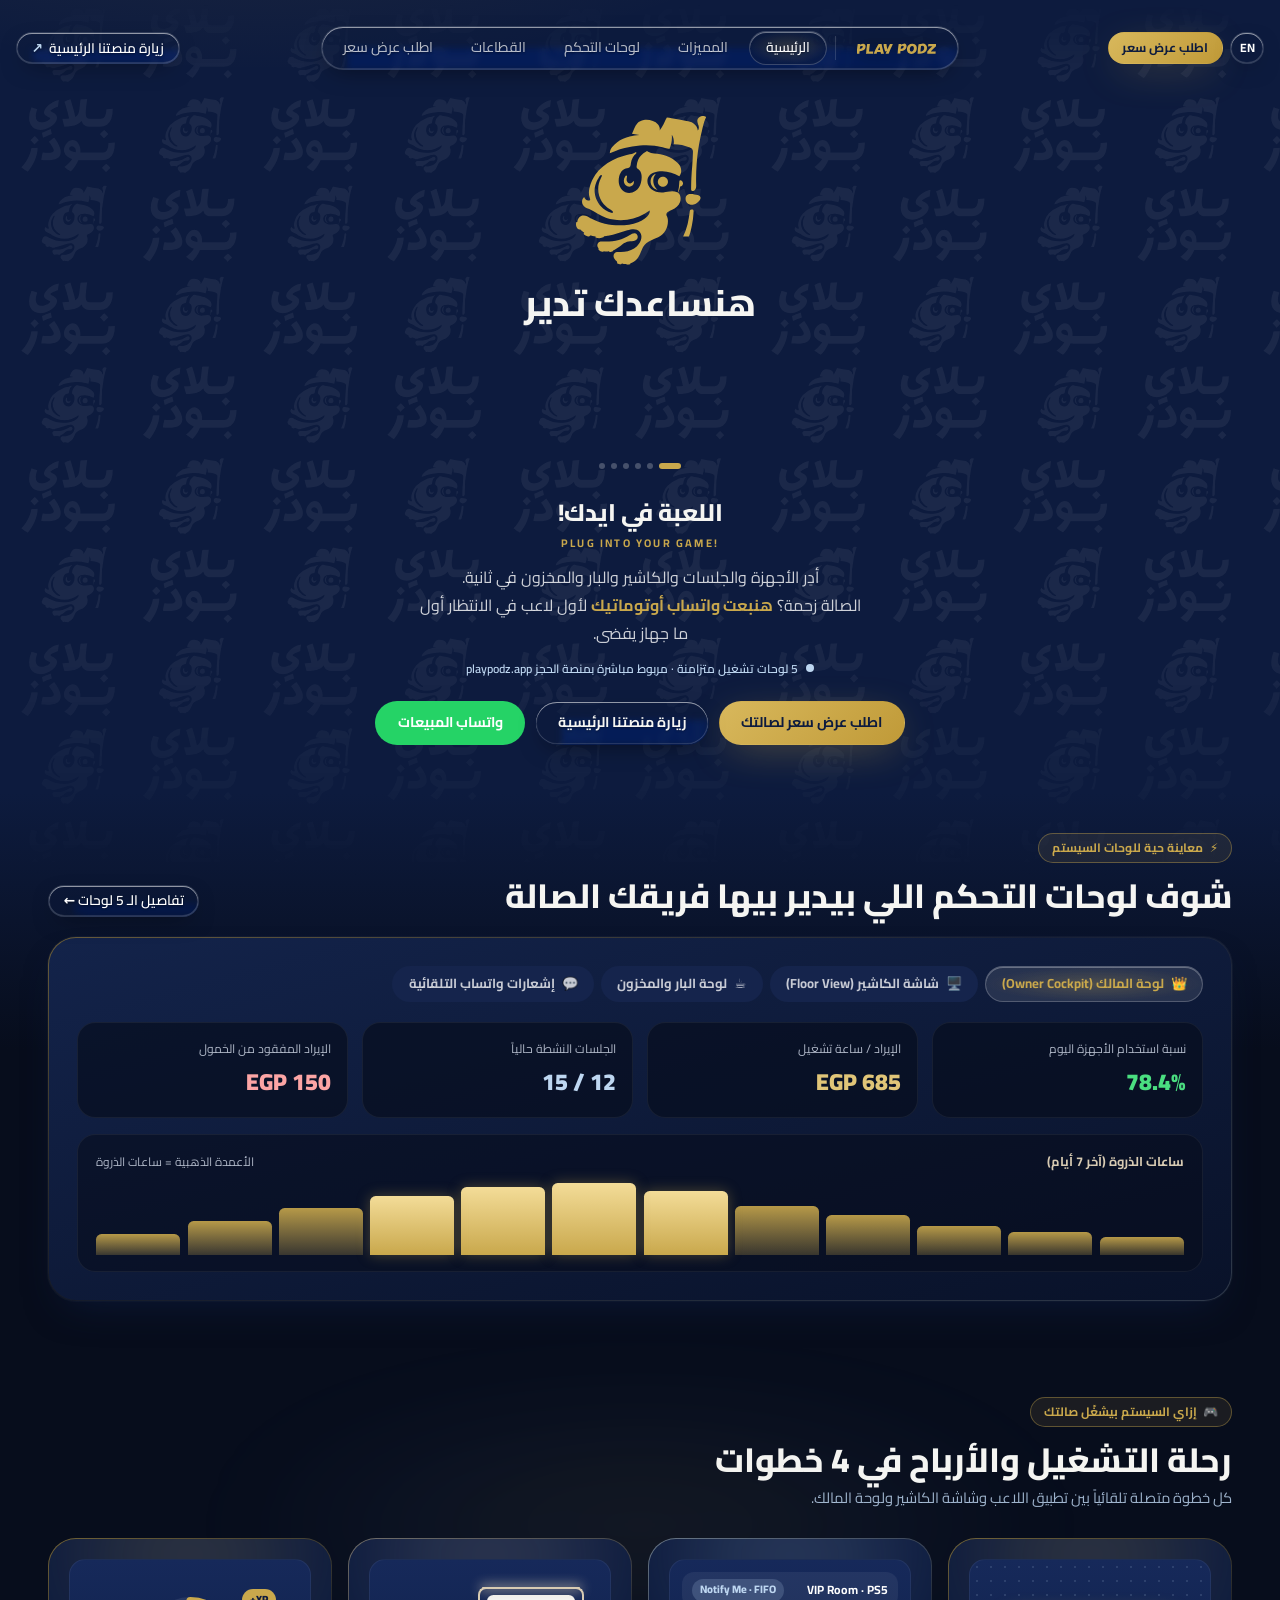
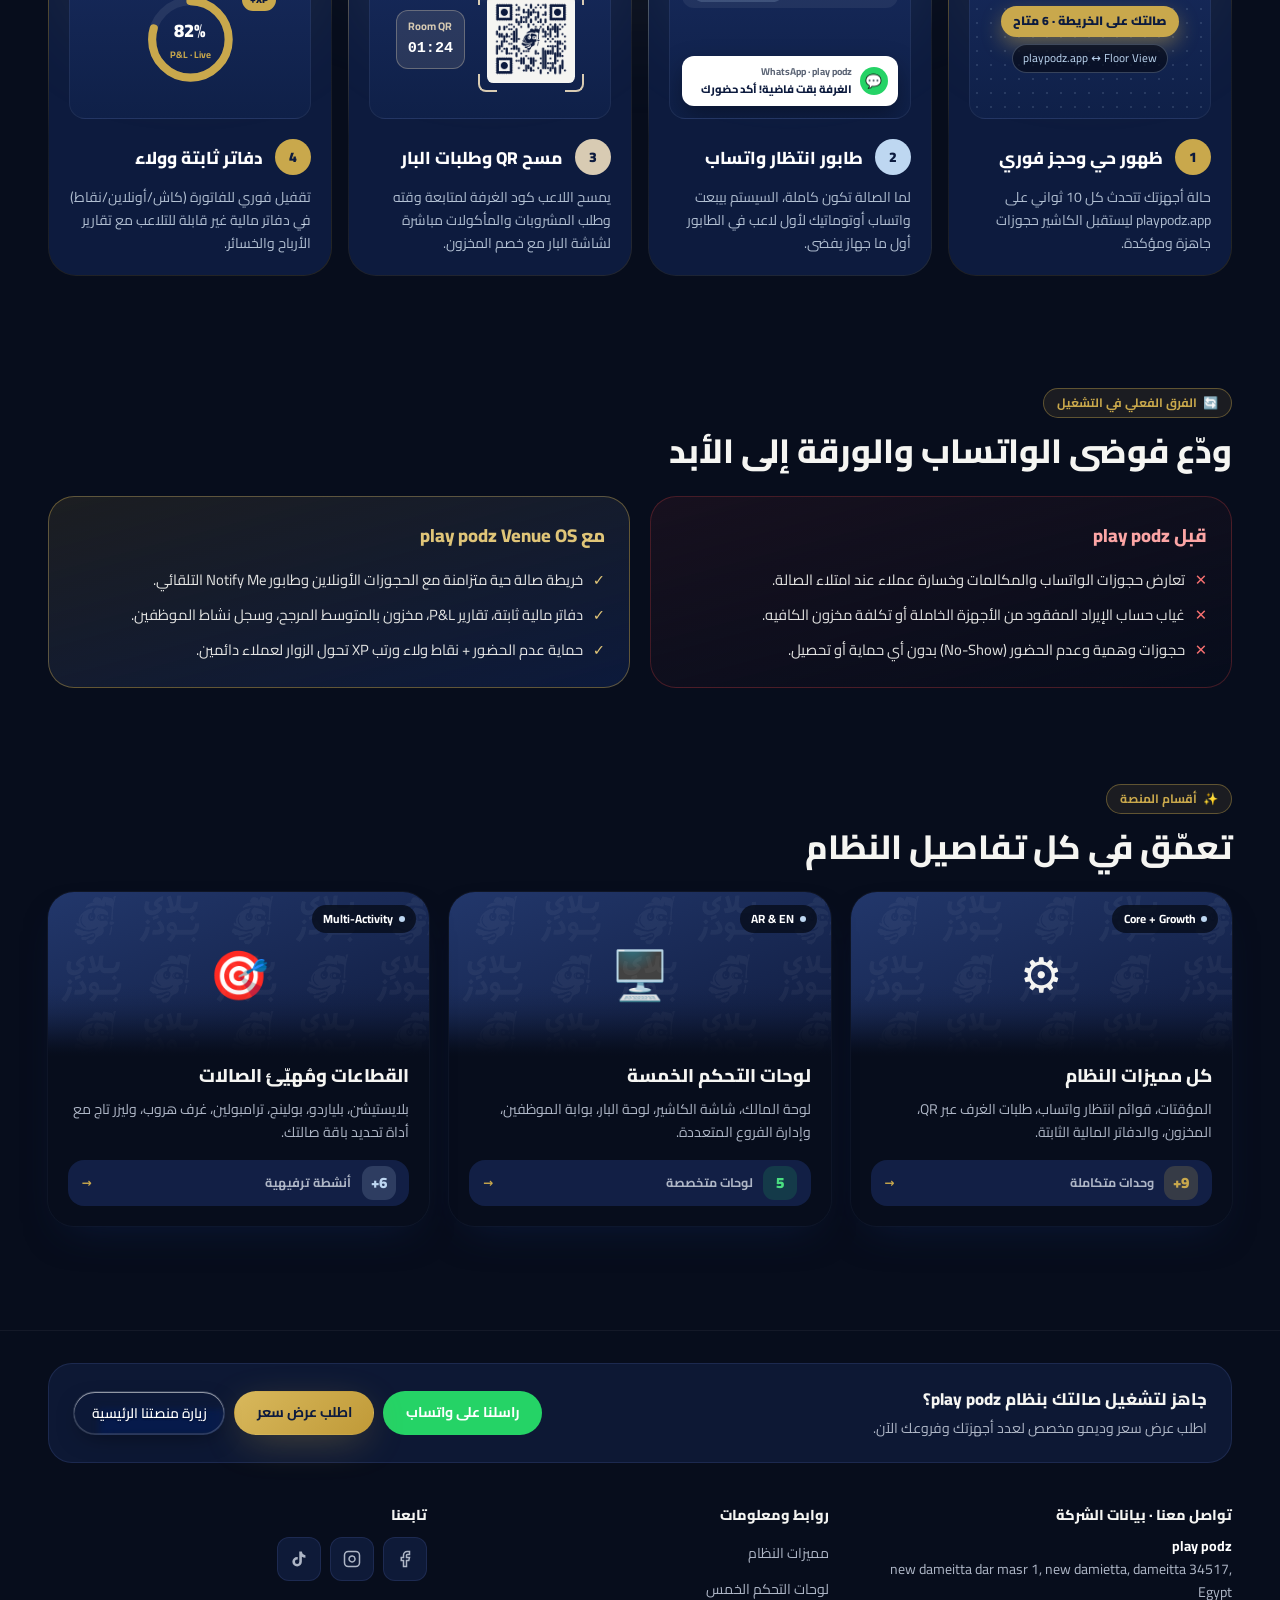
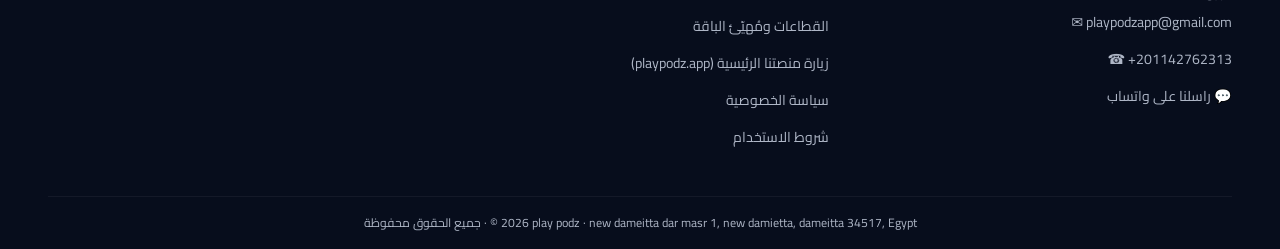
==== index.html @ 7ade6d9e "Initial commit: play podz B2B landing site" ====
<!DOCTYPE html>
<html lang="ar" dir="rtl" data-title-ar="play podz — نظام إدارة وتشغيل صالات الترفيه والألعاب" data-title-en="play podz — Entertainment Venue Operating System">
  <head>
    <meta charset="utf-8" />
    <meta name="viewport" content="width=device-width, initial-scale=1" />
    <title>play podz — نظام إدارة وتشغيل صالات الترفيه والألعاب</title>
    <meta name="description" content="نظام تشغيل سحابي متكامل لإدارة صالات الترفيه والألعاب (الكاشير، المالك، البار، المخزون، وقوائم انتظار واتساب) مربوط مباشرة بمنصة الحجز playpodz.app." />
    <meta name="theme-color" content="#0d1b3e" />
    <link rel="icon" type="image/png" href="./assets/brand/logo-icon.png" />
    <link rel="apple-touch-icon" href="./assets/brand/logo-icon.png" />
    <link rel="stylesheet" href="./assets/css/styles.css" />
  </head>
  <body class="has-home-bg">
    
    <header class="floating-header">
      <div dir="ltr" class="header-bar">
        <div class="header-start">
          <a href="https://playpodz.app/" target="_blank" rel="noopener noreferrer" class="lg header-action-pill">
            <span style="color:#bed7f1">↗</span>
            <span class="header-mobile-only" data-lang="ar">المنصة</span>
            <span class="header-mobile-only" data-lang="en">App</span>
            <span class="header-mobile-hide" data-lang="ar">زيارة منصتنا الرئيسية</span>
            <span class="header-mobile-hide" data-lang="en">Visit Our Main Platform</span>
          </a>
        </div>

        <a href="./" class="header-center-logo" aria-label="play podz home">
          
        <span data-logo-morph role="img" aria-label="play podz" class="logo-morph-box size-top">
          <img data-logo-half="play" src="./assets/brand/logo-centered-gold.svg" alt="" class="logo-half logo-half-play" />
          <img data-logo-half="podz" src="./assets/brand/logo-centered-gold.svg" alt="" class="logo-half logo-half-podz" />
        </span>
        </a>

        <nav class="lg header-capsule-nav" dir="rtl" aria-label="Primary Navigation">
          <a href="./" class="header-capsule-logo" aria-label="play podz home">
            
        <span data-logo-morph role="img" aria-label="play podz" class="logo-morph-box size-cap">
          <img data-logo-half="play" src="./assets/brand/logo-centered-gold.svg" alt="" class="logo-half logo-half-play" />
          <img data-logo-half="podz" src="./assets/brand/logo-centered-gold.svg" alt="" class="logo-half logo-half-podz" />
        </span>
          </a>
          <span aria-hidden="true" class="header-capsule-divider"></span>
          <a href="./" class="header-nav-item lg-pill is-active"><span data-lang="ar">الرئيسية</span><span data-lang="en">Overview</span></a>
<a href="./features/" class="header-nav-item "><span data-lang="ar">المميزات</span><span data-lang="en">Features</span></a>
<a href="./panels/" class="header-nav-item "><span data-lang="ar">لوحات التحكم</span><span data-lang="en">Panels</span></a>
<a href="./venues/" class="header-nav-item "><span data-lang="ar">القطاعات</span><span data-lang="en">Venues</span></a>
<a href="./contact/" class="header-nav-item "><span data-lang="ar">اطلب عرض سعر</span><span data-lang="en">Request Quote</span></a>
        </nav>

        <div class="header-end">
          <a href="./contact/" class="btn btn-primary" style="height:2rem;padding-inline:0.85rem;font-size:0.78rem;">
            <span class="header-mobile-only" data-lang="ar">عرض سعر</span>
            <span class="header-mobile-only" data-lang="en">Quote</span>
            <span class="header-mobile-hide" data-lang="ar">اطلب عرض سعر</span>
            <span class="header-mobile-hide" data-lang="en">Request a Quote</span>
          </a>
          <div class="lg header-right-capsule">
            <button type="button" class="lang-circle" data-lang-toggle aria-label="Toggle language">EN</button>
          </div>
        </div>
      </div>

      <nav class="tablet-nav-row" aria-label="Tablet Navigation">
        <div class="lg tablet-nav-inner">
          <a href="./" class="header-nav-item lg-pill is-active"><span data-lang="ar">الرئيسية</span><span data-lang="en">Overview</span></a>
<a href="./features/" class="header-nav-item "><span data-lang="ar">المميزات</span><span data-lang="en">Features</span></a>
<a href="./panels/" class="header-nav-item "><span data-lang="ar">لوحات التحكم</span><span data-lang="en">Panels</span></a>
<a href="./venues/" class="header-nav-item "><span data-lang="ar">القطاعات</span><span data-lang="en">Venues</span></a>
<a href="./contact/" class="header-nav-item "><span data-lang="ar">اطلب عرض سعر</span><span data-lang="en">Request Quote</span></a>
        </div>
      </nav>
    </header>
    
        <div id="flying-octopus" aria-hidden="true" class="octo-flying" style="visibility:hidden">
          <img id="flying-octopus-img" src="./assets/brand/octopus.svg" alt="" class="octo-bob" style="width:100%;height:auto" />
        </div>
    <nav class="phone-tab-bar-wrap" aria-label="Mobile Navigation">
      <div class="lg phone-tab-bar">
        <span aria-hidden="true" class="lg-pill phone-tab-lens" style="width:calc((100% - 0.5rem) / 5);inset-inline-start:calc(0.25rem + (100% - 0.5rem) * 0 / 5);"></span>
        <a href="./" class="phone-tab-link is-active">
          <span class="phone-tab-icon" aria-hidden="true">🧭</span>
          <span class="phone-tab-label"><span data-lang="ar">الرئيسية</span><span data-lang="en">Overview</span></span>
        </a>
<a href="./features/" class="phone-tab-link ">
          <span class="phone-tab-icon" aria-hidden="true">⚙️</span>
          <span class="phone-tab-label"><span data-lang="ar">المميزات</span><span data-lang="en">Features</span></span>
        </a>
<a href="./panels/" class="phone-tab-link ">
          <span class="phone-tab-icon" aria-hidden="true">🖥️</span>
          <span class="phone-tab-label"><span data-lang="ar">لوحات التحكم</span><span data-lang="en">Panels</span></span>
        </a>
<a href="./venues/" class="phone-tab-link ">
          <span class="phone-tab-icon" aria-hidden="true">🎯</span>
          <span class="phone-tab-label"><span data-lang="ar">القطاعات</span><span data-lang="en">Venues</span></span>
        </a>
<a href="./contact/" class="phone-tab-link ">
          <span class="phone-tab-icon" aria-hidden="true">💬</span>
          <span class="phone-tab-label"><span data-lang="ar">اطلب عرض سعر</span><span data-lang="en">Request Quote</span></span>
        </a>
      </div>
    </nav>
    

    <main class="home-page-bg">
      <!-- Exact Hero Section matching playpodz.app (plain off-white pattern, zero overlap) -->
      <section class="hero-section">
        <div aria-hidden="true" class="hero-pattern-mask">
          <div class="hero-pattern">
            <div class="hero-pattern__tiles hero-pattern__base"></div>
          </div>
        </div>

        <div class="hero-center-stack">
          <div id="hero-octopus" aria-hidden="true" class="hero-octopus-box">
            <img src="./assets/brand/octopus.svg" alt="" class="octo-bob" style="width:100%;height:100%" />
          </div>

          <p class="hero-today-lead">
            <span data-lang="ar">هنساعدك تدير</span>
            <span data-lang="en">We help you manage</span>
          </p>

          <div class="hero-games-wrap">
            <div class="hero-games-window">
              <p id="hero-game-word" aria-live="polite" class="hero-games-word" style="color:#C9A84C">حساباتك</p>
            </div>
            <span id="hero-game-bar" aria-hidden="true" class="hero-games-bar" style="width:84px;background:#C9A84C"></span>
            <span id="hero-game-dots" aria-hidden="true" class="hero-games-dots">
              <span class="hero-games-dot" style="width:22px;background:#C9A84C"></span>
              <span class="hero-games-dot" style="width:6px;background:rgba(245,245,242,.25)"></span>
              <span class="hero-games-dot" style="width:6px;background:rgba(245,245,242,.25)"></span>
              <span class="hero-games-dot" style="width:6px;background:rgba(245,245,242,.25)"></span>
              <span class="hero-games-dot" style="width:6px;background:rgba(245,245,242,.25)"></span>
              <span class="hero-games-dot" style="width:6px;background:rgba(245,245,242,.25)"></span>
            </span>
          </div>

          <h1 class="hero-h1">
            <span data-lang="ar">اللعبة في ايدك!</span>
            <span data-lang="en">The game is in your hand!</span>
          </h1>
          <p lang="en" dir="ltr" class="hero-tagline-en">PLUG INTO YOUR GAME!</p>

          <p class="hero-sub-copy">
            <span data-lang="ar">
              أدِر الأجهزة والجلسات والكاشير والبار والمخزون في ثانية.<br />
              الصالة زحمة؟ <span class="hero-sub-hl">هنبعت واتساب أوتوماتيك</span> لأول لاعب في الانتظار أول ما جهاز يفضى.
            </span>
            <span data-lang="en">
              Run stations, live timers, cashier, bar POS, and inventory in a second.<br />
              Floor full? <span class="hero-sub-hl">We auto-WhatsApp the next player</span> the moment a station frees up.
            </span>
          </p>

          <p class="live-status-line">
            <span aria-hidden="true" class="live-dot"></span>
            <span data-lang="ar">5 لوحات تشغيل متزامنة · مربوط مباشرة بمنصة الحجز playpodz.app</span>
            <span data-lang="en">5 Live Synced Role Panels · Connected to playpodz.app Marketplace</span>
          </p>

          <div class="hero-cta-row">
            <a href="./contact/" class="btn btn-primary">
              <span data-lang="ar">اطلب عرض سعر لصالتك</span>
              <span data-lang="en">Request a Quote</span>
            </a>
            <a href="https://playpodz.app/" target="_blank" rel="noopener noreferrer" class="lg btn">
              <span data-lang="ar">زيارة منصتنا الرئيسية</span>
              <span data-lang="en">Visit Our Main Platform</span>
            </a>
            <a href="https://wa.me/201142762313" target="_blank" rel="noopener noreferrer" class="btn btn-whatsapp">
              <span data-lang="ar">واتساب المبيعات</span>
              <span data-lang="en">WhatsApp Sales</span>
            </a>
          </div>
        </div>
      </section>

      <!-- Fade marker: navy above, fading cleanly into obsidian #070d1c right here -->
      <div id="fade-start-marker" aria-hidden="true"></div>

      <!-- Interactive Venue OS Command Center -->
      <section class="steps-section reveal">
        <div class="container">
          <div style="display:flex;flex-wrap:wrap;align-items:flex-end;justify-content:space-between;gap:1rem;margin-bottom:1.25rem;">
            <div>
              <span class="kicker-pill">
                <span>⚡</span>
                <span data-lang="ar">معاينة حية للوحات السيستم</span>
                <span data-lang="en">INTERACTIVE SYSTEM PREVIEW</span>
              </span>
              <h2 class="section-heading">
                <span data-lang="ar">شوف لوحات التحكم اللي بيدير بيها فريقك الصالة</span>
                <span data-lang="en">Experience the Panels Your Team Uses Every Day</span>
              </h2>
            </div>
            <a href="./panels/" class="lg header-action-pill">
              <span data-lang="ar">تفاصيل الـ 5 لوحات ←</span>
              <span data-lang="en">Explore All 5 Panels →</span>
            </a>
          </div>

          <div class="os-cockpit-shell" data-tab-group>
            <div class="os-cockpit-inner">
              <div class="chip-rail" role="tablist">
                <button type="button" class="chip-btn is-active" data-os-tab="owner" role="tab" aria-selected="true">
                  <span>👑</span>
                  <span data-lang="ar">لوحة المالك (Owner Cockpit)</span>
                  <span data-lang="en">Owner Cockpit</span>
                </button>
                <button type="button" class="chip-btn" data-os-tab="cashier" role="tab" aria-selected="false">
                  <span>🖥️</span>
                  <span data-lang="ar">شاشة الكاشير (Floor View)</span>
                  <span data-lang="en">Cashier Floor View</span>
                </button>
                <button type="button" class="chip-btn" data-os-tab="bar" role="tab" aria-selected="false">
                  <span>☕</span>
                  <span data-lang="ar">لوحة البار والمخزون</span>
                  <span data-lang="en">Bar &amp; Stock POS</span>
                </button>
                <button type="button" class="chip-btn" data-os-tab="wa" role="tab" aria-selected="false">
                  <span>💬</span>
                  <span data-lang="ar">إشعارات واتساب التلقائية</span>
                  <span data-lang="en">WhatsApp Notify Me</span>
                </button>
              </div>

              <div class="os-panel is-active" data-os-panel="owner">
                <div class="grid-4">
                  <div class="kpi-tile">
                    <div class="kpi-tile-label"><span data-lang="ar">نسبة استخدام الأجهزة اليوم</span><span data-lang="en">Today's Station Utilization</span></div>
                    <div class="kpi-tile-val" style="color:#4ade80">78.4%</div>
                  </div>
                  <div class="kpi-tile">
                    <div class="kpi-tile-label"><span data-lang="ar">الإيراد / ساعة تشغيل</span><span data-lang="en">Revenue / Operating Hour</span></div>
                    <div class="kpi-tile-val" style="color:#e0c578">685 EGP</div>
                  </div>
                  <div class="kpi-tile">
                    <div class="kpi-tile-label"><span data-lang="ar">الجلسات النشطة حالياً</span><span data-lang="en">Active Live Sessions</span></div>
                    <div class="kpi-tile-val" style="color:#bed7f1">12 / 15</div>
                  </div>
                  <div class="kpi-tile">
                    <div class="kpi-tile-label"><span data-lang="ar">الإيراد المفقود من الخمول</span><span data-lang="en">Idle Station Loss</span></div>
                    <div class="kpi-tile-val" style="color:#fca5a5">150 EGP</div>
                  </div>
                </div>
                <div class="peak-chart-box">
                  <div style="display:flex;justify-content:space-between;align-items:center;font-size:0.8rem;">
                    <span style="font-weight:700;color:#d8cbb3;"><span data-lang="ar">ساعات الذروة (آخر 7 أيام)</span><span data-lang="en">Peak Hours (Last 7 Days)</span></span>
                    <span style="color:var(--muted-foreground);font-size:0.75rem;"><span data-lang="ar">الأعمدة الذهبية = ساعات الذروة</span><span data-lang="en">Gold bars = Peak demand</span></span>
                  </div>
                  <div class="peak-bars" aria-hidden="true">
                    <div class="peak-bar" style="height:24%"></div>
                    <div class="peak-bar" style="height:32%"></div>
                    <div class="peak-bar" style="height:40%"></div>
                    <div class="peak-bar" style="height:55%"></div>
                    <div class="peak-bar" style="height:68%"></div>
                    <div class="peak-bar is-peak" style="height:88%"></div>
                    <div class="peak-bar is-peak" style="height:100%"></div>
                    <div class="peak-bar is-peak" style="height:94%"></div>
                    <div class="peak-bar is-peak" style="height:82%"></div>
                    <div class="peak-bar" style="height:64%"></div>
                    <div class="peak-bar" style="height:46%"></div>
                    <div class="peak-bar" style="height:28%"></div>
                  </div>
                </div>
              </div>

              <div class="os-panel" data-os-panel="cashier">
                <div class="grid-4">
                  <div class="kpi-tile">
                    <div style="display:flex;justify-content:space-between;font-size:0.82rem;font-weight:800;">
                      <span>VIP Room 01 · PS5</span>
                      <span style="color:#fca5a5"><span data-lang="ar">في جلسة</span><span data-lang="en">Busy</span></span>
                    </div>
                    <div dir="ltr" style="margin-top:0.4rem;font-size:0.86rem;font-family:monospace;font-weight:800;color:#fff;" data-live-seconds="6130">01:42:10</div>
                    <div style="margin-top:0.15rem;font-size:0.76rem;color:var(--muted-foreground);">F&amp;B: 120 EGP</div>
                  </div>
                  <div class="kpi-tile">
                    <div style="display:flex;justify-content:space-between;font-size:0.82rem;font-weight:800;">
                      <span>Zone A · PS5 Pro</span>
                      <span style="color:#4ade80"><span data-lang="ar">متاح</span><span data-lang="en">Free</span></span>
                    </div>
                    <div style="margin-top:0.45rem;font-size:0.8rem;color:var(--muted-foreground);"><span data-lang="ar">جاهز لبدء جلسة زائر أو حجز</span><span data-lang="en">Ready for walk-in or QR booking</span></div>
                  </div>
                  <div class="kpi-tile">
                    <div style="display:flex;justify-content:space-between;font-size:0.82rem;font-weight:800;">
                      <span>Escape Room · Vault</span>
                      <span style="color:#fcd34d"><span data-lang="ar">محجوز</span><span data-lang="en">Reserved</span></span>
                    </div>
                    <div style="margin-top:0.45rem;font-size:0.8rem;color:var(--muted-foreground);"><span data-lang="ar">تأكيد حضور اللاعب بكود QR</span><span data-lang="en">Online Booking · QR Check-in</span></div>
                  </div>
                  <div class="kpi-tile">
                    <div style="display:flex;justify-content:space-between;font-size:0.82rem;font-weight:800;">
                      <span>Billiards 02</span>
                      <span style="color:#fca5a5"><span data-lang="ar">في جلسة</span><span data-lang="en">Busy</span></span>
                    </div>
                    <div dir="ltr" style="margin-top:0.4rem;font-size:0.86rem;font-family:monospace;font-weight:800;color:#fff;" data-live-seconds="3250">00:54:10</div>
                    <div style="margin-top:0.15rem;font-size:0.76rem;color:#bed7f1;"><span data-lang="ar">طابور الانتظار: 3 لاعبين</span><span data-lang="en">Waitlist: 3 players</span></div>
                  </div>
                </div>
              </div>

              <div class="os-panel" data-os-panel="bar">
                <div class="grid-2">
                  <div class="kpi-tile">
                    <div style="display:flex;justify-content:space-between;font-size:0.84rem;font-weight:800;">
                      <span>Order #418 · VIP Room 01</span>
                      <span style="color:#fcd34d"><span data-lang="ar">قيد التحضير</span><span data-lang="en">Pending</span></span>
                    </div>
                    <div style="margin-top:0.4rem;font-size:0.82rem;color:var(--muted-foreground);">2× Iced Spanish Latte · 1× Chicken Fries — طلب QR من الغرفة</div>
                  </div>
                  <div class="kpi-tile">
                    <div style="display:flex;justify-content:space-between;font-size:0.84rem;font-weight:800;">
                      <span>Stock &amp; COGS Auto-Sync</span>
                      <span style="color:#4ade80"><span data-lang="ar">مربوط بالجلسة</span><span data-lang="en">Billed to Session</span></span>
                    </div>
                    <div style="margin-top:0.4rem;font-size:0.82rem;color:var(--muted-foreground);"><span data-lang="ar">خصم تلقائي من رصيد المخزون وحساب هامش الربح بالتكلفة المرجحة</span><span data-lang="en">Instant inventory deduction and weighted-average COGS margin</span></div>
                  </div>
                </div>
              </div>

              <div class="os-panel" data-os-panel="wa">
                <div style="background:#0f2922;border:1px solid rgba(37,211,102,0.38);border-radius:1.15rem;padding:1.15rem;color:#e9fbf2;">
                  <div style="display:flex;justify-content:space-between;font-size:0.78rem;font-weight:800;color:#86efac;margin-bottom:0.45rem;">
                    <span>WhatsApp Business API · play podz</span>
                    <span>Notify Me FIFO</span>
                  </div>
                  <p style="margin:0;font-size:0.9rem;">
                    <span data-lang="ar">الغرفة اللي كنت مستنيها بقت متاحة دلوقتي. عندك 60 ثانية تأكد انك هتيجي أو هتروح للي بعدك في قائمة الانتظار.</span>
                    <span data-lang="en">The room you were waiting for is now available. You have 60 seconds to confirm you're coming before your turn passes to the next player.</span>
                  </p>
                </div>
              </div>
            </div>
          </div>
        </div>
      </section>

      <!-- HowToBook-style 4 Animated Scene Cards for B2B Venue OS -->
      <section class="steps-section reveal">
        <div aria-hidden="true" class="steps-glow"></div>
        <div class="container">
          <div>
            <span class="kicker-pill">
              <span>🎮</span>
              <span data-lang="ar">إزاي السيستم بيشغّل صالتك</span>
              <span data-lang="en">HOW VENUE OS WORKS</span>
            </span>
            <h2 class="section-heading">
              <span data-lang="ar">رحلة التشغيل والأرباح في 4 خطوات</span>
              <span data-lang="en">From Booking to Ledger in 4 Automated Steps</span>
            </h2>
            <p class="section-sub">
              <span data-lang="ar">كل خطوة متصلة تلقائياً بين تطبيق اللاعب وشاشة الكاشير ولوحة المالك.</span>
              <span data-lang="en">Every step flows automatically between the player app, cashier floor view, and owner cockpit.</span>
            </p>
          </div>

          <ol class="steps-grid">
            <li>
              <div class="step-ring-card step-ring-gold">
                <div class="step-inner-card">
                  <div aria-hidden="true" class="step-top-blur"></div>
                  <div class="step-scene">
                    <div class="scene-dots-bg"></div>
                    <div style="position:absolute;inset:0;display:flex;flex-direction:column;align-items:center;justify-content:center;gap:0.45rem;">
                      <div class="scene-pin-bounce" style="background:#C9A84C;color:#0D1B3E;padding:0.35rem 0.75rem;border-radius:999px;font-size:0.76rem;font-weight:900;box-shadow:0 8px 20px rgba(201,168,76,0.45);">
                        <span data-lang="ar">صالتك على الخريطة · 6 متاح</span>
                        <span data-lang="en">Live on Map · 6 Free Now</span>
                      </div>
                      <div style="font-size:0.72rem;color:#BED7F1;background:rgba(7,13,28,0.75);padding:0.25rem 0.65rem;border-radius:999px;border:1px solid rgba(190,215,241,0.25);">
                        playpodz.app ↔ Floor View
                      </div>
                    </div>
                  </div>
                  <div class="step-title-row">
                    <span class="step-num-badge">1</span>
                    <h3 class="step-title"><span data-lang="ar">ظهور حي وحجز فوري</span><span data-lang="en">Live Map &amp; Instant Booking</span></h3>
                  </div>
                  <p class="step-desc"><span data-lang="ar">حالة أجهزتك تتحدث كل 10 ثواني على playpodz.app ليستقبل الكاشير حجوزات جاهزة ومؤكدة.</span><span data-lang="en">Your live station availability syncs every 10s so players book free rooms without phone calls.</span></p>
                </div>
              </div>
            </li>

            <li>
              <div class="step-ring-card step-ring-sky">
                <div class="step-inner-card">
                  <div aria-hidden="true" class="step-top-blur"></div>
                  <div class="step-scene" style="padding:0.75rem;display:flex;flex-direction:column;justify-content:space-between;">
                    <div style="display:flex;align-items:center;justify-content:space-between;background:rgba(255,255,255,0.06);border-radius:0.75rem;padding:0.4rem 0.6rem;">
                      <span style="font-size:0.75rem;font-weight:700;color:#fff;">VIP Room · PS5</span>
                      <span style="font-size:0.68rem;font-weight:800;color:#BED7F1;background:rgba(190,215,241,0.18);padding:0.15rem 0.5rem;border-radius:999px;">Notify Me · FIFO</span>
                    </div>
                    <div class="scene-wa-toast">
                      <span style="width:1.75rem;height:1.75rem;border-radius:999px;background:#25D366;color:#fff;display:grid;place-items:center;font-size:0.85rem;flex-shrink:0;">💬</span>
                      <div>
                        <div style="font-size:10px;font-weight:700;color:#5B6475;">WhatsApp · play podz</div>
                        <div style="font-size:11px;font-weight:800;color:#0D1B3E;"><span data-lang="ar">الغرفة بقت فاضية! أكد حضورك</span><span data-lang="en">Room is free! Confirm arrival</span></div>
                      </div>
                    </div>
                  </div>
                  <div class="step-title-row">
                    <span class="step-num-badge">2</span>
                    <h3 class="step-title"><span data-lang="ar">طابور انتظار واتساب</span><span data-lang="en">WhatsApp Notify Me Queue</span></h3>
                  </div>
                  <p class="step-desc"><span data-lang="ar">لما الصالة تكون كاملة، السيستم بيبعت واتساب أوتوماتيك لأول لاعب في الطابور أول ما جهاز يفضى.</span><span data-lang="en">When full, our FIFO waitlist automatically messages the next player via WhatsApp the second a spot opens.</span></p>
                </div>
              </div>
            </li>

            <li>
              <div class="step-ring-card step-ring-sand">
                <div class="step-inner-card">
                  <div aria-hidden="true" class="step-top-blur"></div>
                  <div class="step-scene" style="display:flex;align-items:center;justify-content:center;gap:0.85rem;">
                    <div class="qr-frame">
                      <span class="qr-corner tl"></span><span class="qr-corner tr"></span>
                      <span class="qr-corner bl"></span><span class="qr-corner br"></span>
                      <img src="./assets/brand/qr-sample.png" alt="" class="qr-img" />
                      <span class="qr-laser"></span>
                    </div>
                    <div style="border-radius:0.75rem;border:1px solid rgba(216,203,179,0.35);background:rgba(216,203,179,0.12);padding:0.45rem 0.65rem;text-align:center;">
                      <div style="font-size:0.68rem;color:#D8CBB3;font-weight:700;">Room QR</div>
                      <div dir="ltr" style="font-family:monospace;font-size:0.95rem;font-weight:800;color:#fff;">01:24</div>
                    </div>
                  </div>
                  <div class="step-title-row">
                    <span class="step-num-badge">3</span>
                    <h3 class="step-title"><span data-lang="ar">مسح QR وطلبات البار</span><span data-lang="en">Room QR &amp; Bar POS</span></h3>
                  </div>
                  <p class="step-desc"><span data-lang="ar">يمسح اللاعب كود الغرفة لمتابعة وقته وطلب المشروبات والمأكولات مباشرة لشاشة البار مع خصم المخزون.</span><span data-lang="en">Players scan the station QR to track live session time and order F&amp;B directly to the Bar panel.</span></p>
                </div>
              </div>
            </li>

            <li>
              <div class="step-ring-card step-ring-gold">
                <div class="step-inner-card">
                  <div aria-hidden="true" class="step-top-blur"></div>
                  <div class="step-scene" style="display:flex;align-items:center;justify-content:center;">
                    <div style="position:relative;width:5.8rem;height:5.8rem;">
                      <svg viewBox="0 0 80 80" style="width:100%;height:100%;transform:rotate(-90deg);">
                        <circle cx="40" cy="40" r="33" fill="none" stroke="rgba(255,255,255,0.08)" stroke-width="7" />
                        <circle cx="40" cy="40" r="33" fill="none" stroke="#C9A84C" stroke-width="7" stroke-linecap="round" stroke-dasharray="207" stroke-dashoffset="42" />
                      </svg>
                      <div style="position:absolute;inset:0;display:flex;flex-direction:column;align-items:center;justify-content:center;">
                        <span dir="ltr" style="font-size:1.15rem;font-weight:900;color:#fff;">82%</span>
                        <span style="font-size:9.5px;font-weight:700;color:#C9A84C;">P&amp;L · Live</span>
                      </div>
                    </div>
                    <span dir="ltr" class="float-badge-anim" style="position:absolute;inset-inline-end:14%;top:18%;background:#C9A84C;color:#0D1B3E;border-radius:999px;padding:0.15rem 0.5rem;font-size:10.5px;font-weight:900;">+XP</span>
                  </div>
                  <div class="step-title-row">
                    <span class="step-num-badge">4</span>
                    <h3 class="step-title"><span data-lang="ar">دفاتر ثابتة وولاء</span><span data-lang="en">Immutable P&amp;L &amp; Loyalty</span></h3>
                  </div>
                  <p class="step-desc"><span data-lang="ar">تقفيل فوري للفاتورة (كاش/أونلاين/نقاط) في دفاتر مالية غير قابلة للتلاعب مع تقارير الأرباح والخسائر.</span><span data-lang="en">Every session settles into immutable revenue ledgers with automated XP loyalty and branch P&amp;L reports.</span></p>
                </div>
              </div>
            </li>
          </ol>
        </div>
      </section>

      <!-- Before vs After Operational Comparison -->
      <section class="steps-section reveal">
        <div class="container">
          <div style="margin-bottom:1.5rem;">
            <span class="kicker-pill"><span>🔄</span><span data-lang="ar">الفرق الفعلي في التشغيل</span><span data-lang="en">BEFORE &amp; AFTER</span></span>
            <h2 class="section-heading"><span data-lang="ar">ودّع فوضى الواتساب والورقة إلى الأبد</span><span data-lang="en">Leave Manual WhatsApp &amp; Paper Chaos Behind</span></h2>
          </div>

          <div class="grid-2">
            <div class="compare-box compare-before">
              <h3 style="margin:0;font-size:1.15rem;font-weight:800;color:#fca5a5;"><span data-lang="ar">قبل play podz</span><span data-lang="en">Before play podz</span></h3>
              <ul class="compare-list">
                <li><span style="color:#f87171;font-weight:900;">✕</span><span data-lang="ar">تعارض حجوزات الواتساب والمكالمات وخسارة عملاء عند امتلاء الصالة.</span><span data-lang="en">Double bookings on WhatsApp and lost walk-away demand when full.</span></li>
                <li><span style="color:#f87171;font-weight:900;">✕</span><span data-lang="ar">غياب حساب الإيراد المفقود من الأجهزة الخاملة أو تكلفة مخزون الكافيه.</span><span data-lang="en">Zero visibility into idle-station losses or real F&amp;B stock COGS.</span></li>
                <li><span style="color:#f87171;font-weight:900;">✕</span><span data-lang="ar">حجوزات وهمية وعدم الحضور (No-Show) بدون أي حماية أو تحصيل.</span><span data-lang="en">Unchecked no-shows with zero financial protection or debt recovery.</span></li>
              </ul>
            </div>

            <div class="compare-box compare-after">
              <h3 style="margin:0;font-size:1.15rem;font-weight:800;color:#e0c578;"><span data-lang="ar">مع play podz Venue OS</span><span data-lang="en">With play podz Venue OS</span></h3>
              <ul class="compare-list">
                <li><span style="color:#e0c578;font-weight:900;">✓</span><span data-lang="ar">خريطة صالة حية متزامنة مع الحجوزات الأونلاين وطابور Notify Me التلقائي.</span><span data-lang="en">Live Floor View synced with online reservations and auto WhatsApp waitlists.</span></li>
                <li><span style="color:#e0c578;font-weight:900;">✓</span><span data-lang="ar">دفاتر مالية ثابتة، تقارير P&amp;L، مخزون بالمتوسط المرجح، وسجل نشاط الموظفين.</span><span data-lang="en">Immutable ledgers, P&amp;L analytics, weighted-average stock, and staff Audit Logs.</span></li>
                <li><span style="color:#e0c578;font-weight:900;">✓</span><span data-lang="ar">حماية عدم الحضور + نقاط ولاء ورتب XP تحول الزوار لعملاء دائمين.</span><span data-lang="en">No-show debt protection + XP loyalty ranks driving repeat player visits.</span></li>
              </ul>
            </div>
          </div>
        </div>
      </section>

      <!-- LoungeCard-Style Showcase of Pages -->
      <section class="steps-section reveal">
        <div class="container">
          <div style="margin-bottom:1.5rem;">
            <span class="kicker-pill"><span>✨</span><span data-lang="ar">أقسام المنصة</span><span data-lang="en">EXPLORE THE PLATFORM</span></span>
            <h2 class="section-heading"><span data-lang="ar">تعمّق في كل تفاصيل النظام</span><span data-lang="en">Dive Deeper Into Every Module</span></h2>
          </div>

          <div class="grid-3">
            <a href="./features/" class="family-card">
              <div class="family-card-cover cover-placeholder">
                <div class="family-card-top-pills"><span class="dark-status-chip"><span class="live-dot" style="width:6px;height:6px"></span> Core + Growth</span></div>
                <span style="font-size:3rem;">⚙️</span>
                <div class="card-photo-fade"></div>
              </div>
              <div class="family-card-body">
                <div>
                  <h3 style="margin:0;font-size:1.15rem;font-weight:800;"><span data-lang="ar">كل مميزات النظام</span><span data-lang="en">All Platform Features</span></h3>
                  <p style="margin:0.4rem 0 0;font-size:0.88rem;color:var(--muted-foreground);"><span data-lang="ar">المؤقتات، قوائم انتظار واتساب، طلبات الغرف عبر QR، المخزون، والدفاتر المالية الثابتة.</span><span data-lang="en">Live timers, WhatsApp Notify Me queues, room QR F&amp;B, stock costing, and immutable P&amp;L.</span></p>
                </div>
                <div class="availability-shell">
                  <span class="availability-badge">9+</span>
                  <span style="font-size:0.78rem;font-weight:700;color:var(--muted-foreground);"><span data-lang="ar">وحدات متكاملة</span><span data-lang="en">Core Modules</span></span>
                  <span style="margin-inline-start:auto;font-size:0.75rem;font-weight:800;color:var(--primary);">→</span>
                </div>
              </div>
            </a>

            <a href="./panels/" class="family-card">
              <div class="family-card-cover cover-placeholder">
                <div class="family-card-top-pills"><span class="dark-status-chip"><span class="live-dot" style="width:6px;height:6px"></span> AR &amp; EN</span></div>
                <span style="font-size:3rem;">🖥️</span>
                <div class="card-photo-fade"></div>
              </div>
              <div class="family-card-body">
                <div>
                  <h3 style="margin:0;font-size:1.15rem;font-weight:800;"><span data-lang="ar">لوحات التحكم الخمسة</span><span data-lang="en">The 5 Role Panels</span></h3>
                  <p style="margin:0.4rem 0 0;font-size:0.88rem;color:var(--muted-foreground);"><span data-lang="ar">لوحة المالك، شاشة الكاشير، لوحة البار، بوابة الموظفين، وإدارة الفروع المتعددة.</span><span data-lang="en">Owner Cockpit, Cashier Floor View, Bar Dashboard, Staff Portal, and Multi-Branch Admin.</span></p>
                </div>
                <div class="availability-shell">
                  <span class="availability-badge green">5</span>
                  <span style="font-size:0.78rem;font-weight:700;color:var(--muted-foreground);"><span data-lang="ar">لوحات متخصصة</span><span data-lang="en">Role Panels</span></span>
                  <span style="margin-inline-start:auto;font-size:0.75rem;font-weight:800;color:var(--primary);">→</span>
                </div>
              </div>
            </a>

            <a href="./venues/" class="family-card">
              <div class="family-card-cover cover-placeholder">
                <div class="family-card-top-pills"><span class="dark-status-chip"><span class="live-dot" style="width:6px;height:6px"></span> Multi-Activity</span></div>
                <span style="font-size:3rem;">🎯</span>
                <div class="card-photo-fade"></div>
              </div>
              <div class="family-card-body">
                <div>
                  <h3 style="margin:0;font-size:1.15rem;font-weight:800;"><span data-lang="ar">القطاعات ومُهيّئ الصالات</span><span data-lang="en">Venues &amp; Configurator</span></h3>
                  <p style="margin:0.4rem 0 0;font-size:0.88rem;color:var(--muted-foreground);"><span data-lang="ar">بلايستيشن، بلياردو، بولينج، ترامبولين، غرف هروب، وليزر تاج مع أداة تحديد باقة صالتك.</span><span data-lang="en">PlayStation, Billiards, Bowling, Trampoline, Escape Rooms &amp; Laser Tag + live configurator.</span></p>
                </div>
                <div class="availability-shell">
                  <span class="availability-badge sky">6+</span>
                  <span style="font-size:0.78rem;font-weight:700;color:var(--muted-foreground);"><span data-lang="ar">أنشطة ترفيهية</span><span data-lang="en">Venue Formats</span></span>
                  <span style="margin-inline-start:auto;font-size:0.75rem;font-weight:800;color:var(--primary);">→</span>
                </div>
              </div>
            </a>
          </div>
        </div>
      </section>
    </main>

    
    <footer class="site-footer">
      <div class="container">
        <div class="footer-contact-band">
          <div>
            <h3 style="margin:0;font-size:1.05rem;font-weight:800;">
              <span data-lang="ar">جاهز لتشغيل صالتك بنظام play podz؟</span>
              <span data-lang="en">Ready to power your venue with play podz?</span>
            </h3>
            <p style="margin:0.25rem 0 0;font-size:0.88rem;color:var(--muted-foreground);">
              <span data-lang="ar">اطلب عرض سعر وديمو مخصص لعدد أجهزتك وفروعك الآن.</span>
              <span data-lang="en">Request a custom B2B quote and live walkthrough for your venue.</span>
            </p>
          </div>
          <div style="display:flex;flex-wrap:wrap;justify-content:center;gap:0.55rem;">
            <a href="https://wa.me/201142762313" target="_blank" rel="noopener noreferrer" class="btn btn-whatsapp">
              <span data-lang="ar">راسلنا على واتساب</span>
              <span data-lang="en">Chat on WhatsApp</span>
            </a>
            <a href="./contact/" class="btn btn-primary">
              <span data-lang="ar">اطلب عرض سعر</span>
              <span data-lang="en">Request a Quote</span>
            </a>
            <a href="https://playpodz.app/" target="_blank" rel="noopener noreferrer" class="lg header-action-pill" style="height:2.75rem;padding-inline:1.1rem;">
              <span data-lang="ar">زيارة منصتنا الرئيسية</span>
              <span data-lang="en">Visit Our Main Platform</span>
            </a>
          </div>
        </div>

        <div class="footer-grid">
          <div class="footer-col-wide">
            <h3 style="margin:0 0 0.5rem;font-size:0.9rem;font-weight:800;">
              <span data-lang="ar">تواصل معنا · بيانات الشركة</span>
              <span data-lang="en">Contact &amp; Legal Info</span>
            </h3>
            <ul class="footer-list">
              <li><strong style="color:#fff">play podz</strong></li>
              <li dir="ltr">new dameitta dar masr 1, new damietta, dameitta 34517, Egypt</li>
              <li><a href="mailto:playpodzapp@gmail.com" dir="ltr">✉ playpodzapp@gmail.com</a></li>
              <li><a href="tel:+201142762313" dir="ltr">☎ +201142762313</a></li>
              <li><a href="https://wa.me/201142762313" target="_blank" rel="noopener noreferrer"><span data-lang="ar">💬 راسلنا على واتساب</span><span data-lang="en">💬 WhatsApp Business</span></a></li>
            </ul>
          </div>

          <div>
            <h3 style="margin:0 0 0.5rem;font-size:0.9rem;font-weight:800;">
              <span data-lang="ar">روابط ومعلومات</span>
              <span data-lang="en">Links &amp; Legal</span>
            </h3>
            <ul class="footer-list">
              <li><a href="./features/"><span data-lang="ar">مميزات النظام</span><span data-lang="en">Platform Features</span></a></li>
              <li><a href="./panels/"><span data-lang="ar">لوحات التحكم الخمس</span><span data-lang="en">The 5 Control Panels</span></a></li>
              <li><a href="./venues/"><span data-lang="ar">القطاعات ومُهيّئ الباقة</span><span data-lang="en">Venues &amp; Configurator</span></a></li>
              <li><a href="https://playpodz.app/" target="_blank" rel="noopener noreferrer"><span data-lang="ar">زيارة منصتنا الرئيسية (playpodz.app)</span><span data-lang="en">Visit Our Main Platform</span></a></li>
              <li><a href="./privacy-policy/"><span data-lang="ar">سياسة الخصوصية</span><span data-lang="en">Privacy Policy</span></a></li>
              <li><a href="./terms-of-service/"><span data-lang="ar">شروط الاستخدام</span><span data-lang="en">Terms of Service</span></a></li>
            </ul>
          </div>

          <div>
            <h3 style="margin:0 0 0.5rem;font-size:0.9rem;font-weight:800;">
              <span data-lang="ar">تابعنا</span>
              <span data-lang="en">Follow Us</span>
            </h3>
            <div style="display:flex;gap:0.55rem;margin-top:0.65rem;">
              <a href="https://www.facebook.com/share/19SYsKV4va/" target="_blank" rel="noopener noreferrer" aria-label="Facebook" class="social-box">
                <svg width="18" height="18" viewBox="0 0 24 24" fill="none" stroke="currentColor" stroke-width="2"><path d="M18 2h-3a5 5 0 0 0-5 5v3H7v4h3v8h4v-8h3l1-4h-4V7a1 1 0 0 1 1-1h3z"/></svg>
              </a>
              <a href="https://www.instagram.com/playpodzeg?igsi=aWpud2Ewazcwa2ph" target="_blank" rel="noopener noreferrer" aria-label="Instagram" class="social-box">
                <svg width="18" height="18" viewBox="0 0 24 24" fill="none" stroke="currentColor" stroke-width="2"><rect width="20" height="20" x="2" y="2" rx="5" ry="5"/><path d="M16 11.37A4 4 0 1 1 12.63 8 4 4 0 0 1 16 11.37z"/><line x1="17.5" x2="17.51" y1="6.5" y2="6.5"/></svg>
              </a>
              <a href="https://www.tiktok.com/@play.podz?_r=1&_t=ZS-98BwswoCIib" target="_blank" rel="noopener noreferrer" aria-label="TikTok" class="social-box">
                <svg width="18" height="18" viewBox="0 0 24 24" fill="currentColor"><path d="M19.59 6.69a4.83 4.83 0 0 1-3.77-4.25V2h-3.45v13.67a2.89 2.89 0 1 1-2.89-2.89c.3 0 .58.05.85.13V9.4a6.33 6.33 0 0 0-.85-.06 6.34 6.34 0 1 0 6.34 6.34V8.86a8.16 8.16 0 0 0 4.77 1.52v-3.45a4.85 4.85 0 0 1-1-.24z"/></svg>
              </a>
            </div>
          </div>
        </div>

        <div class="footer-copy">
          <bdi dir="ltr">© 2026 play podz · new dameitta dar masr 1, new damietta, dameitta 34517, Egypt</bdi> ·
          <span data-lang="ar">جميع الحقوق محفوظة</span><span data-lang="en">All rights reserved</span>
        </div>
      </div>
    </footer>
    
    <script src="./assets/js/main.js"></script>
  </body>
</html>
---- assets/css/styles.css ----
@font-face {
  font-family: "Cairo";
  src: url("../fonts/Cairo-Variable.ttf") format("truetype-variations"),
       url("../fonts/Cairo-Variable.ttf") format("truetype");
  font-weight: 200 1000;
  font-style: normal;
  font-display: swap;
}

:root {
  --radius: 0.875rem;
  --background: #0d1b3e;
  --foreground: #f5f5f2;
  --card: #15244c;
  --card-foreground: #f5f5f2;
  --popover: #112040;
  --primary: #c9a84c;
  --primary-foreground: #0d1b3e;
  --primary-glow: #e0c578;
  --secondary: #1c2e58;
  --muted: #17274f;
  --muted-foreground: #aeb6c6;
  --success: #22c55e;
  --warning: #f59e0b;
  --danger: #ef4444;
  --whatsapp: #25d366;
  --border: rgba(42, 58, 102, 0.55);
  --border-subtle: rgba(255, 255, 255, 0.06);
  --brand-beige: #d8cbb3;
  --brand-slate: #5b6475;
  --brand-sky: #bed7f1;
  --page-black: #070d1c;
  --brand-navy: #0d1b3e;
  --glass-blur: 8px;
  --header-h: 64px;

  --page-glow: radial-gradient(1200px 600px at 20% -10%, rgba(201, 168, 76, 0.16), transparent 60%);
  --page-glow-phone: radial-gradient(700px 400px at 20% -10%, rgba(201, 168, 76, 0.16), transparent 60%);
  --gradient-hero: var(--page-glow),
                   linear-gradient(180deg, var(--brand-navy) 0, var(--brand-navy) 20rem, var(--page-black) 38rem);
  --gradient-hero-phone: var(--page-glow-phone),
                         linear-gradient(180deg, var(--brand-navy) 0, var(--brand-navy) 14rem, var(--page-black) 28rem);
  --gradient-primary: linear-gradient(135deg, #d8b85c, #c09a38);
  --gradient-card: linear-gradient(160deg, rgba(21, 36, 76, 0.85), rgba(14, 27, 62, 0.85));
  --shadow-glow: 0 10px 40px -10px rgba(201, 168, 76, 0.45);
  --shadow-card: 0 8px 30px -12px rgba(4, 8, 20, 0.6);
  --shadow-card-soft: 0 18px 40px -20px rgba(13, 27, 62, 0.95), 0 0 0 1px rgba(255, 255, 255, 0.04);
}

@media (min-width: 768px) {
  :root {
    --header-h: 150px;
  }
}

@media (min-width: 1280px) {
  :root {
    --header-h: 88px;
  }
}

*, *::before, *::after {
  box-sizing: border-box;
}

html {
  scroll-behavior: smooth;
  scroll-padding-top: calc(var(--header-h) + 16px);
  background-color: var(--page-black);
  color: var(--foreground);
  font-family: "Cairo", "Space Grotesk", ui-sans-serif, system-ui, sans-serif;
  font-variation-settings: "slnt" 0;
  font-synthesis: weight;
  -webkit-font-smoothing: antialiased;
}

body {
  margin: 0;
  min-height: 100vh;
  background: var(--gradient-hero);
  background-color: var(--page-black);
  background-repeat: no-repeat;
  color: var(--foreground);
  line-height: 1.65;
  overflow-x: hidden;
  padding-bottom: calc(5.5rem + env(safe-area-inset-bottom, 0px));
}

body.has-home-bg {
  background: var(--page-black);
}

@media (max-width: 767px) {
  body:not(.has-home-bg) {
    background: var(--gradient-hero-phone);
    background-color: var(--page-black);
    background-repeat: no-repeat;
  }
}

@media (min-width: 768px) {
  body {
    padding-bottom: 0;
  }
}

/* Exact Home Page Navy -> Obsidian Fade (from .home-page-bg in styles.css) */
.home-page-bg {
  background:
    var(--page-glow),
    linear-gradient(
      180deg,
      var(--brand-navy) 0,
      var(--brand-navy) var(--fade-start, 36rem),
      var(--page-black) calc(var(--fade-start, 36rem) + 16rem)
    );
  background-repeat: no-repeat;
}

@media (max-width: 767px) {
  .home-page-bg {
    background:
      var(--page-glow-phone),
      linear-gradient(
        180deg,
        var(--brand-navy) 0,
        var(--brand-navy) var(--fade-start, 28rem),
        var(--page-black) calc(var(--fade-start, 28rem) + 12rem)
      );
    background-repeat: no-repeat;
  }
}

img {
  max-width: 100%;
  display: block;
}

a {
  color: inherit;
  text-decoration: none;
}

button, input, select, textarea {
  font: inherit;
  color: inherit;
}

html[lang="ar"] [data-lang="en"],
html[lang="en"] [data-lang="ar"] {
  display: none !important;
}

.container {
  width: 100%;
  max-width: 80rem;
  margin-inline: auto;
  padding-inline: 1.25rem;
}

@media (min-width: 768px) {
  .container {
    padding-inline: 3rem;
  }
}

/* ── Exact Liquid Glass (.lg, .glass, .lg-refract, .lg-pill, .lg-soft) ── */
.lg,
.glass {
  background-color: rgb(13 27 62 / 0.34);
  -webkit-backdrop-filter: blur(var(--glass-blur)) saturate(190%) brightness(1.06);
  backdrop-filter: blur(var(--glass-blur)) saturate(190%) brightness(1.06);
  border: 1px solid rgb(255 255 255 / 0.14);
  box-shadow:
    inset 0 1px 0.5px rgb(255 255 255 / 0.55),
    inset 0 -1px 0.5px rgb(255 255 255 / 0.12),
    inset 1px 0 0.5px rgb(255 255 255 / 0.1),
    inset -1px 0 0.5px rgb(255 255 255 / 0.1),
    0 8px 24px -10px rgb(0 0 0 / 0.55);
  text-shadow: 0 1px 2px rgb(0 0 0 / 0.35);
}

.lg-refract {
  -webkit-backdrop-filter: var(--lg-refract) blur(3px) saturate(190%) brightness(1.06);
  backdrop-filter: var(--lg-refract) blur(3px) saturate(190%) brightness(1.06);
}

.lg-pill {
  background-color: rgb(255 255 255 / 0.1);
  background-image: radial-gradient(closest-side, rgb(201 168 76 / 0.22), transparent);
  border: 1px solid rgb(255 255 255 / 0.18);
  box-shadow:
    inset 0 1px 0 rgb(255 255 255 / 0.3),
    0 4px 14px -6px rgb(0 0 0 / 0.5);
}

.lg .lg-pill {
  background-color: rgb(13 27 62 / 0.6);
  background-image: radial-gradient(closest-side, rgb(201 168 76 / 0.2), transparent);
  border-color: rgb(255 255 255 / 0.2);
  box-shadow: inset 0 1px 0.5px rgb(255 255 255 / 0.4);
}

.lg-soft {
  background-color: rgb(255 255 255 / 0.05);
  background-image: linear-gradient(180deg, rgb(255 255 255 / 0.09), rgb(255 255 255 / 0.015));
  border: 1px solid rgb(255 255 255 / 0.13);
  box-shadow:
    inset 0 1px 0 rgb(255 255 255 / 0.2),
    0 6px 18px -12px rgb(0 0 0 / 0.7);
}

.text-gradient {
  background: var(--gradient-primary);
  -webkit-background-clip: text;
  background-clip: text;
  color: transparent;
}

/* ── Floating Header (identical to Header.tsx) ────────────────────────── */
.floating-header {
  position: fixed;
  top: 0;
  inset-inline: 0;
  z-index: 40;
  pointer-events: none;
}

.header-bar {
  pointer-events: auto;
  position: relative;
  display: grid;
  grid-template-columns: minmax(0, 1fr) auto minmax(0, 1fr);
  align-items: center;
  gap: 0.5rem;
  height: 4rem;
  max-width: 80rem;
  margin-inline: auto;
  padding-inline: 0.75rem;
}

@media (min-width: 768px) {
  .header-bar {
    height: 5rem;
    padding-top: 1rem;
    padding-inline: 1rem;
  }
}

.header-start {
  display: flex;
  align-items: center;
  justify-content: flex-start;
  min-width: 0;
}

.header-end {
  display: flex;
  align-items: center;
  justify-content: flex-end;
  gap: 0.45rem;
}

.header-action-pill {
  display: inline-flex;
  height: 2rem;
  align-items: center;
  justify-content: center;
  gap: 0.4rem;
  border-radius: 9999px;
  padding-inline: 0.75rem;
  font-size: 0.8rem;
  font-weight: 600;
  color: #fff;
  white-space: nowrap;
  transition: transform 0.15s ease;
}

@media (min-width: 640px) {
  .header-action-pill {
    font-size: 0.86rem;
    padding-inline: 0.9rem;
  }
}

.header-action-pill:active {
  transform: scale(0.95);
}

.header-mobile-hide {
  display: none;
}

@media (min-width: 640px) {
  .header-mobile-hide {
    display: inline;
  }
}

.header-mobile-only {
  display: inline;
}

@media (min-width: 640px) {
  .header-mobile-only {
    display: none;
  }
}

.header-center-logo {
  display: flex;
  align-items: center;
  justify-content: center;
}

@media (min-width: 1280px) {
  .header-center-logo {
    display: none;
  }
}

.header-capsule-nav {
  display: none;
  height: 2.75rem;
  align-items: center;
  gap: 0.25rem;
  border-radius: 9999px;
  padding: 0.25rem;
}

@media (min-width: 1280px) {
  .header-capsule-nav {
    display: flex;
  }
}

.header-capsule-logo {
  display: flex;
  height: 100%;
  flex-shrink: 0;
  align-items: center;
  padding-inline-start: 1rem;
  padding-inline-end: 0.75rem;
}

.header-capsule-divider {
  margin-inline: 0.25rem;
  height: 1.5rem;
  width: 1px;
  flex-shrink: 0;
  background: rgba(255, 255, 255, 0.15);
}

.header-nav-item {
  display: flex;
  height: 100%;
  flex-shrink: 0;
  align-items: center;
  border-radius: 9999px;
  border: 1px solid transparent;
  padding-inline: 1rem;
  font-size: 0.875rem;
  font-weight: 500;
  color: rgba(255, 255, 255, 0.7);
  transition: color 0.15s ease, background-color 0.15s ease;
}

.header-nav-item:hover {
  color: #fff;
}

.header-nav-item.is-active {
  color: #fff;
}

.header-right-capsule {
  display: inline-flex;
  height: 2rem;
  align-items: center;
  border-radius: 9999px;
}

.lang-circle {
  display: grid;
  height: 2rem;
  width: 2rem;
  place-items: center;
  border-radius: 9999px;
  font-size: 0.75rem;
  font-weight: 700;
  color: #fff;
  background: transparent;
  border: none;
  cursor: pointer;
  transition: transform 0.15s ease;
}

.lang-circle:active {
  transform: scale(0.95);
}

/* Tablet Secondary Nav Row (768px - 1279px) */
.tablet-nav-row {
  pointer-events: none;
  position: relative;
  max-width: 80rem;
  margin-inline: auto;
  margin-top: 0.75rem;
  display: none;
  overflow-x: auto;
  scrollbar-width: none;
}

.tablet-nav-row::-webkit-scrollbar {
  display: none;
}

@media (min-width: 768px) and (max-width: 1279px) {
  .tablet-nav-row {
    display: block;
  }
}

.tablet-nav-inner {
  pointer-events: auto;
  margin-inline: auto;
  display: flex;
  height: 2.75rem;
  width: max-content;
  align-items: center;
  gap: 0.25rem;
  border-radius: 9999px;
  padding: 0.25rem;
}

/* Header Logo Morph Halves (HeaderLogo.tsx) */
.logo-morph-box {
  position: relative;
  display: inline-block;
  aspect-ratio: 100.53 / 29.76;
  filter: drop-shadow(0 2px 10px rgba(0, 0, 0, 0.55));
}

.logo-morph-box.size-top {
  height: 2.5rem;
  width: auto;
}

@media (min-width: 640px) {
  .logo-morph-box.size-top {
    height: 2.75rem;
  }
}

@media (min-width: 768px) {
  .logo-morph-box.size-top {
    height: 3rem;
  }
}

.logo-morph-box.size-cap {
  height: 1.5rem;
  width: auto;
}

.logo-half {
  position: absolute;
  inset: 0;
  height: 100%;
  width: 100%;
  transform-origin: top left;
}

.logo-half-play {
  clip-path: inset(0 64.8% 0 0);
}

.logo-half-podz {
  clip-path: inset(0 0 0 62.4%);
}

/* ── Exact Hero Section + Plain Pattern + Octopus (index.tsx + HeroPattern.tsx) ── */
.hero-section {
  position: relative;
  overflow-x: clip;
  padding-inline: 1.25rem;
  padding-top: calc(var(--header-h) + 1.5rem);
  padding-bottom: 2.25rem;
  display: flex;
  align-items: center;
}

@media (min-width: 768px) {
  .hero-section {
    padding-inline: 3rem;
    padding-top: calc(var(--header-h) + 2.25rem);
    padding-bottom: 3rem;
  }
}

.hero-pattern-mask {
  pointer-events: none;
  position: absolute;
  inset-inline: 0;
  top: 0;
  bottom: -6rem;
  -webkit-mask-image: linear-gradient(to bottom, transparent 0, black 90px, black 70%, transparent 100%);
  mask-image: linear-gradient(to bottom, transparent 0, black 90px, black 70%, transparent 100%);
}

.hero-pattern {
  position: absolute;
  inset: 0;
  overflow: hidden;
  --tile-w: 560px;
  --tile-h: 270px;
  --tile: url("../brand/pattern-tile-en.svg");
}

html[dir="rtl"] .hero-pattern {
  --tile: url("../brand/pattern-tile-ar.svg");
}

@media (min-width: 768px) {
  .hero-pattern {
    --tile-w: 750px;
    --tile-h: 361px;
  }
}

.hero-pattern__tiles {
  position: absolute;
  top: 0;
  left: 0;
  width: calc(100% + var(--tile-w));
  height: calc(100% + var(--tile-h));
  -webkit-mask-image: var(--tile);
  mask-image: var(--tile);
  -webkit-mask-size: var(--tile-w) var(--tile-h);
  mask-size: var(--tile-w) var(--tile-h);
  -webkit-mask-repeat: repeat;
  mask-repeat: repeat;
  will-change: transform;
  animation: hero-pattern-drift 140s linear infinite;
}

/* Exact match to `HeroPattern plain`: soft off-white #f5f5f2 at 0.06 opacity, NO gold blotch */
.hero-pattern__base {
  background-color: #f5f5f2;
  opacity: 0.06;
}

@keyframes hero-pattern-drift {
  from { transform: translate3d(calc(var(--tile-w) * -1), calc(var(--tile-h) * -1), 0); }
  to { transform: translate3d(0, 0, 0); }
}

.hero-center-stack {
  position: relative;
  z-index: 10;
  margin-inline: auto;
  display: flex;
  width: 100%;
  max-width: 36rem;
  flex-direction: column;
  align-items: center;
  text-align: center;
}

.hero-octopus-box {
  width: 6rem;
  aspect-ratio: 1053 / 1224;
}

@media (min-width: 768px) {
  .hero-octopus-box {
    width: 8rem;
  }
}

.octo-bob {
  animation: octo-bob 3.4s ease-in-out infinite;
}

.octo-flying {
  position: fixed;
  left: 0;
  top: 0;
  z-index: 39;
  transform-origin: top left;
  pointer-events: none;
  animation: octo-in 0.6s ease-out both;
}

@keyframes octo-bob {
  50% { transform: translateY(-6%) rotate(-3deg); }
}

@keyframes octo-in {
  from { opacity: 0; }
}

.hero-today-lead {
  margin: 1rem 0 0;
  font-size: 1.75rem;
  font-weight: 800;
  line-height: 1.25;
}

@media (min-width: 768px) {
  .hero-today-lead {
    font-size: 2.25rem;
  }
}

/* HeroGames Rotating Word */
.hero-games-wrap {
  display: flex;
  flex-direction: column;
  align-items: center;
  width: 100%;
}

.hero-games-window {
  position: relative;
  height: 88px;
  width: 100%;
  overflow: hidden;
}

@media (min-width: 768px) {
  .hero-games-window {
    height: 120px;
  }
}

.hero-games-word {
  margin: 0;
  white-space: nowrap;
  font-size: 44px;
  font-weight: 900;
  line-height: 88px;
}

@media (min-width: 768px) {
  .hero-games-word {
    font-size: 60px;
    line-height: 120px;
  }
}

.hero-games-bar {
  display: block;
  height: 5px;
  border-radius: 9999px;
}

.hero-games-dots {
  margin-top: 0.75rem;
  display: flex;
  gap: 0.375rem;
}

.hero-games-dot {
  display: block;
  height: 0.375rem;
  border-radius: 9999px;
  transition: width 0.4s ease, background-color 0.4s ease;
}

.hero-h1 {
  margin: 1.5rem 0 0;
  font-size: 1.25rem;
  font-weight: 800;
}

@media (min-width: 768px) {
  .hero-h1 {
    font-size: 1.5rem;
  }
}

.hero-tagline-en {
  margin: 0.125rem 0 0;
  font-size: 11px;
  font-weight: 700;
  letter-spacing: 0.2em;
  color: var(--primary);
}

.hero-sub-copy {
  margin: 0.625rem 0 0;
  max-width: 28rem;
  font-size: 0.92rem;
  line-height: 1.75;
  color: rgba(255, 255, 255, 0.8);
}

@media (min-width: 768px) {
  .hero-sub-copy {
    font-size: 1rem;
  }
}

.hero-sub-hl {
  white-space: nowrap;
  font-weight: 700;
  color: var(--primary);
}

.live-status-line {
  margin: 0.75rem 0 0;
  display: inline-flex;
  align-items: center;
  gap: 0.5rem;
  font-size: 0.75rem;
  font-weight: 600;
  color: var(--brand-sky);
}

.live-dot {
  width: 8px;
  height: 8px;
  flex: none;
  border-radius: 9999px;
  background: #bed7f1;
  animation: live-dot 1.6s ease-out infinite;
}

@keyframes live-dot {
  from { box-shadow: 0 0 0 0 rgb(190 215 241 / 0.6); }
  to { box-shadow: 0 0 0 9px rgb(190 215 241 / 0); }
}

.hero-cta-row {
  margin-top: 1.4rem;
  display: flex;
  flex-wrap: wrap;
  justify-content: center;
  gap: 0.6rem;
}

/* Buttons */
.btn {
  display: inline-flex;
  align-items: center;
  justify-content: center;
  gap: 0.5rem;
  height: 2.75rem;
  padding-inline: 1.35rem;
  border-radius: 9999px;
  font-size: 0.88rem;
  font-weight: 700;
  border: 1px solid transparent;
  cursor: pointer;
  transition: transform 0.15s ease, filter 0.15s ease, box-shadow 0.15s ease;
  white-space: nowrap;
}

.btn:active {
  transform: scale(0.96);
}

.btn-primary {
  background-image: var(--gradient-primary);
  color: var(--primary-foreground);
  box-shadow: var(--shadow-glow);
}

.btn-primary:hover {
  filter: brightness(1.06);
}

.btn-whatsapp {
  background: #25d366;
  color: #fff;
  font-weight: 700;
}

.btn-whatsapp:hover {
  filter: brightness(1.06);
}

/* Scroll Reveal Animation */
.reveal {
  opacity: 0;
  transform: translateY(24px);
  transition: opacity 0.55s ease, transform 0.55s ease;
}

.reveal.is-visible {
  opacity: 1;
  transform: translateY(0);
}

/* ── Sections & Interactive OS Cockpit ─────────────────────────────────── */
.steps-section {
  position: relative;
  padding-block: 2.5rem 3.5rem;
}

.steps-glow {
  pointer-events: none;
  position: absolute;
  inset-inline: 0;
  top: 2.5rem;
  margin-inline: auto;
  height: 16rem;
  max-width: 56rem;
  border-radius: 9999px;
  opacity: 0.6;
  filter: blur(64px);
  background: radial-gradient(closest-side, rgba(201,168,76,0.18), rgba(190,215,241,0.08), transparent);
}

.kicker-pill {
  display: inline-flex;
  align-items: center;
  gap: 0.4rem;
  border-radius: 9999px;
  border: 1px solid rgba(201, 168, 76, 0.4);
  background: rgba(201, 168, 76, 0.1);
  padding: 0.25rem 0.8rem;
  font-size: 0.76rem;
  font-weight: 700;
  color: var(--primary);
}

.section-heading {
  margin: 0.75rem 0 0;
  font-size: clamp(1.45rem, 3.2vw, 2.1rem);
  font-weight: 800;
  line-height: 1.25;
}

.section-sub {
  margin: 0.35rem 0 0;
  font-size: 0.92rem;
  color: rgba(190, 215, 241, 0.82);
}

.steps-grid {
  margin-top: 1.75rem;
  display: grid;
  grid-template-columns: 1fr;
  gap: 1rem;
  list-style: none;
  padding: 0;
}

@media (min-width: 640px) {
  .steps-grid { grid-template-columns: repeat(2, 1fr); }
}

@media (min-width: 1024px) {
  .steps-grid { grid-template-columns: repeat(4, 1fr); }
}

.step-ring-card {
  height: 100%;
  border-radius: 28px;
  padding: 1px;
  transition: transform 0.3s ease;
}

.step-ring-card:hover {
  transform: translateY(-6px);
}

.step-ring-gold {
  background: linear-gradient(160deg, rgba(201,168,76,0.55), rgba(255,255,255,0.06) 45%, rgba(201,168,76,0.16));
  --glow: rgba(201,168,76,0.55);
  --soft: rgba(201,168,76,0.16);
  --hex: #C9A84C;
}

.step-ring-sky {
  background: linear-gradient(160deg, rgba(190,215,241,0.5), rgba(255,255,255,0.06) 45%, rgba(190,215,241,0.14));
  --glow: rgba(190,215,241,0.5);
  --soft: rgba(190,215,241,0.14);
  --hex: #BED7F1;
}

.step-ring-sand {
  background: linear-gradient(160deg, rgba(216,203,179,0.5), rgba(255,255,255,0.06) 45%, rgba(216,203,179,0.14));
  --glow: rgba(216,203,179,0.5);
  --soft: rgba(216,203,179,0.14);
  --hex: #D8CBB3;
}

.step-inner-card {
  position: relative;
  display: flex;
  height: 100%;
  flex-direction: column;
  overflow: hidden;
  border-radius: 27px;
  background: #0d1b3e;
  padding: 1.25rem;
  transition: box-shadow 0.3s ease;
}

.step-ring-card:hover .step-inner-card {
  box-shadow: 0 18px 50px -12px var(--glow);
}

.step-top-blur {
  pointer-events: none;
  position: absolute;
  inset-inline: 0;
  top: -4rem;
  margin-inline: auto;
  height: 10rem;
  width: 14rem;
  border-radius: 9999px;
  filter: blur(48px);
  background: var(--soft);
}

.step-scene {
  position: relative;
  height: 10rem;
  flex-shrink: 0;
  overflow: hidden;
  border-radius: 1rem;
  border: 1px solid rgba(255, 255, 255, 0.06);
  background: linear-gradient(180deg, #16295a, #0f2048);
}

.step-title-row {
  position: relative;
  margin-top: 1.25rem;
  display: flex;
  align-items: center;
  gap: 0.75rem;
}

.step-num-badge {
  display: grid;
  height: 2.25rem;
  width: 2.25rem;
  flex-shrink: 0;
  place-items: center;
  border-radius: 9999px;
  font-size: 0.875rem;
  font-weight: 900;
  color: #0d1b3e;
  background: var(--hex);
}

.step-title {
  margin: 0;
  font-size: 1.08rem;
  font-weight: 800;
  line-height: 1.25;
  color: #fff;
}

.step-desc {
  position: relative;
  margin: 0.65rem 0 0;
  font-size: 0.875rem;
  line-height: 1.65;
  color: rgba(216, 230, 245, 0.8);
}

/* Scene Animations */
.scene-dots-bg {
  position: absolute;
  inset: 0;
  opacity: 0.4;
  background-image: radial-gradient(rgba(190, 215, 241, 0.35) 1px, transparent 1px);
  background-size: 14px 14px;
}

.scene-pin-bounce {
  animation: mapPinBounce 1.8s ease-in-out infinite;
}

@keyframes mapPinBounce {
  0%, 100% { transform: translateY(0); }
  50% { transform: translateY(-5px); }
}

.scene-wa-toast {
  background: #fff;
  color: #0d1b3e;
  border-radius: 0.75rem;
  padding: 0.5rem 0.65rem;
  display: flex;
  align-items: center;
  gap: 0.5rem;
  box-shadow: 0 10px 24px rgba(0, 0, 0, 0.35);
  animation: waFloatCard 3.6s ease-in-out infinite;
}

@keyframes waFloatCard {
  0%, 100% { transform: translateY(8px); opacity: 0.25; }
  20%, 80% { transform: translateY(0); opacity: 1; }
}

.qr-frame {
  position: relative;
  width: 6.6rem;
  height: 6.6rem;
}

.qr-corner {
  position: absolute;
  width: 1.15rem;
  height: 1.15rem;
  border-color: #d8cbb3;
  border-style: solid;
  border-width: 0;
}

.qr-corner.tl { top: 0; left: 0; border-top-width: 2px; border-left-width: 2px; border-top-left-radius: 0.5rem; }
.qr-corner.tr { top: 0; right: 0; border-top-width: 2px; border-right-width: 2px; border-top-right-radius: 0.5rem; }
.qr-corner.bl { bottom: 0; left: 0; border-bottom-width: 2px; border-left-width: 2px; border-bottom-left-radius: 0.5rem; }
.qr-corner.br { bottom: 0; right: 0; border-bottom-width: 2px; border-right-width: 2px; border-bottom-right-radius: 0.5rem; }

.qr-img {
  position: absolute;
  inset: 0.55rem;
  width: 5.5rem;
  height: 5.5rem;
  border-radius: 0.4rem;
  background: #f5f5f2;
  padding: 0.25rem;
}

.qr-laser {
  position: absolute;
  inset-inline: 0.25rem;
  height: 2px;
  border-radius: 9999px;
  background: #d8cbb3;
  box-shadow: 0 0 12px 2px rgba(216, 203, 179, 0.75);
  animation: qrScanBeam 2.4s ease-in-out infinite;
}

@keyframes qrScanBeam {
  0%, 100% { top: 12%; }
  50% { top: 86%; }
}

.float-badge-anim {
  animation: pointsBadgeFloat 2.4s ease-in-out infinite;
}

@keyframes pointsBadgeFloat {
  0%, 100% { transform: translateY(4px); opacity: 0.65; }
  50% { transform: translateY(-4px); opacity: 1; }
}

/* ── LoungeCard / CoverPlaceholder / CardPhotoFade Family Cards ──────── */
.cover-placeholder {
  position: relative;
  overflow: hidden;
  background: linear-gradient(160deg, #22376b, #101c3f);
}

.cover-placeholder::before {
  content: "";
  position: absolute;
  inset: 0;
  background: #f5f5f2;
  opacity: 0.045;
  -webkit-mask: url("../brand/pattern-tile-en.svg") 0 0 / 480px auto repeat;
  mask: url("../brand/pattern-tile-en.svg") 0 0 / 480px auto repeat;
}

html[dir="rtl"] .cover-placeholder::before {
  -webkit-mask-image: url("../brand/pattern-tile-ar.svg");
  mask-image: url("../brand/pattern-tile-ar.svg");
}

.card-photo-fade {
  pointer-events: none;
  position: absolute;
  inset-inline: 0;
  bottom: 0;
  height: 45%;
  background: linear-gradient(
    to bottom,
    rgba(7, 13, 28, 0) 0%,
    rgba(7, 13, 28, 0.03) 14%,
    rgba(7, 13, 28, 0.1) 28%,
    rgba(7, 13, 28, 0.22) 42%,
    rgba(7, 13, 28, 0.4) 56%,
    rgba(7, 13, 28, 0.6) 69%,
    rgba(7, 13, 28, 0.78) 80%,
    rgba(7, 13, 28, 0.91) 89%,
    rgba(7, 13, 28, 0.98) 96%,
    #070d1c 100%
  );
}

.family-card {
  position: relative;
  display: flex;
  flex-direction: column;
  overflow: hidden;
  border-radius: 26px;
  background: #070d1c;
  box-shadow: var(--shadow-card-soft);
  transition: transform 0.25s ease, box-shadow 0.25s ease;
}

.family-card:hover {
  transform: translateY(-4px);
  box-shadow: var(--shadow-glow);
}

.family-card-cover {
  position: relative;
  height: 165px;
  display: flex;
  align-items: center;
  justify-content: center;
  padding: 1.25rem;
}

.family-card-top-pills {
  position: absolute;
  inset-inline-start: 0.85rem;
  top: 0.85rem;
  z-index: 2;
  display: flex;
  gap: 0.4rem;
}

.dark-status-chip {
  display: inline-flex;
  height: 1.75rem;
  align-items: center;
  gap: 0.35rem;
  border-radius: 9999px;
  background: rgba(7, 13, 28, 0.82);
  padding-inline: 0.7rem;
  font-size: 0.74rem;
  font-weight: 700;
  color: #fff;
}

.family-card-body {
  position: relative;
  z-index: 2;
  display: flex;
  flex: 1;
  flex-direction: column;
  justify-content: space-between;
  padding: 0.25rem 1.25rem 1.25rem;
}

.availability-shell {
  margin-top: 1rem;
  display: flex;
  height: 46px;
  align-items: center;
  gap: 0.65rem;
  border-radius: 1rem;
  background: rgba(19, 34, 74, 0.9);
  padding-inline: 0.85rem;
}

.availability-badge {
  display: grid;
  height: 34px;
  min-width: 34px;
  place-items: center;
  border-radius: 11px;
  padding-inline: 0.5rem;
  font-size: 0.95rem;
  font-weight: 900;
  background: rgba(201, 168, 76, 0.2);
  color: var(--primary);
}

.availability-badge.green {
  background: rgba(34, 197, 94, 0.16);
  color: #4ade80;
}

.availability-badge.sky {
  background: rgba(190, 215, 241, 0.16);
  color: var(--brand-sky);
}

/* ── Chip Rail & Interactive OS Showcase ─────────────────────────────── */
.chip-rail {
  display: flex;
  flex-wrap: wrap;
  gap: 0.45rem;
  margin-bottom: 1.25rem;
}

.chip-btn {
  display: inline-flex;
  height: 2.25rem;
  align-items: center;
  gap: 0.45rem;
  border-radius: 9999px;
  border: 1px solid transparent;
  background: var(--card);
  padding-inline: 0.95rem;
  font-size: 0.82rem;
  font-weight: 700;
  color: rgba(255, 255, 255, 0.76);
  cursor: pointer;
  transition: all 0.15s ease;
}

.chip-btn:hover {
  color: #fff;
}

.chip-btn.is-active {
  background-color: rgba(255, 255, 255, 0.1);
  background-image: radial-gradient(closest-side, rgba(201, 168, 76, 0.24), transparent);
  border-color: rgba(255, 255, 255, 0.2);
  color: var(--primary);
  box-shadow: inset 0 1px 0 rgba(255, 255, 255, 0.3);
}

.os-cockpit-shell {
  border-radius: 28px;
  padding: 1px;
  background: linear-gradient(160deg, rgba(201, 168, 76, 0.5), rgba(255, 255, 255, 0.06) 45%, rgba(190, 215, 241, 0.22));
  box-shadow: var(--shadow-card-soft);
}

.os-cockpit-inner {
  border-radius: 27px;
  background: linear-gradient(165deg, #13234a, #091229);
  padding: 1.25rem;
}

@media (min-width: 768px) {
  .os-cockpit-inner {
    padding: 1.75rem;
  }
}

.os-panel {
  display: none;
}

.os-panel.is-active {
  display: block;
  animation: fadeSlide 0.25s ease;
}

@keyframes fadeSlide {
  from { opacity: 0; transform: translateY(6px); }
  to { opacity: 1; transform: translateY(0); }
}

.grid-2 {
  display: grid;
  grid-template-columns: 1fr;
  gap: 1.25rem;
}

@media (min-width: 768px) {
  .grid-2 { grid-template-columns: repeat(2, 1fr); }
}

.grid-3 {
  display: grid;
  grid-template-columns: 1fr;
  gap: 1.25rem;
}

@media (min-width: 640px) {
  .grid-3 { grid-template-columns: repeat(2, 1fr); }
}

@media (min-width: 1024px) {
  .grid-3 { grid-template-columns: repeat(3, 1fr); }
}

.grid-4 {
  display: grid;
  grid-template-columns: repeat(2, 1fr);
  gap: 0.85rem;
}

@media (min-width: 1024px) {
  .grid-4 { grid-template-columns: repeat(4, 1fr); }
}

.kpi-tile {
  border-radius: 1.15rem;
  background: rgba(7, 13, 28, 0.65);
  border: 1px solid rgba(255, 255, 255, 0.06);
  padding: 1rem;
}

.kpi-tile-label {
  font-size: 0.76rem;
  color: var(--muted-foreground);
}

.kpi-tile-val {
  margin-top: 0.25rem;
  font-size: 1.45rem;
  font-weight: 900;
}

.peak-chart-box {
  margin-top: 1rem;
  border-radius: 1.15rem;
  background: rgba(7, 13, 28, 0.58);
  border: 1px solid rgba(255, 255, 255, 0.06);
  padding: 1rem 1.15rem;
}

.peak-bars {
  display: flex;
  align-items: flex-end;
  gap: 0.45rem;
  height: 4.5rem;
  margin-top: 0.65rem;
}

.peak-bar {
  flex: 1;
  border-radius: 0.35rem 0.35rem 0 0;
  background: linear-gradient(180deg, rgba(201, 168, 76, 0.9), rgba(201, 168, 76, 0.25));
}

.peak-bar.is-peak {
  background: linear-gradient(180deg, #f3dc98, #c9a84c);
  box-shadow: 0 0 14px rgba(201, 168, 76, 0.35);
}

/* Before / After Comparison */
.compare-box {
  border-radius: 26px;
  padding: 1.5rem;
  border: 1px solid rgba(255, 255, 255, 0.07);
}

.compare-before {
  background: linear-gradient(165deg, rgba(239, 68, 68, 0.07), rgba(7, 13, 28, 0.92));
  border-color: rgba(239, 68, 68, 0.25);
}

.compare-after {
  background: linear-gradient(165deg, rgba(201, 168, 76, 0.11), rgba(13, 27, 62, 0.92));
  border-color: rgba(201, 168, 76, 0.42);
}

.compare-list {
  list-style: none;
  padding: 0;
  margin: 1rem 0 0;
  display: flex;
  flex-direction: column;
  gap: 0.7rem;
}

.compare-list li {
  display: flex;
  gap: 0.6rem;
  font-size: 0.92rem;
  color: rgba(245, 245, 242, 0.92);
}

/* Forms & Configurator */
.field {
  display: flex;
  flex-direction: column;
  gap: 0.35rem;
}

.field label {
  font-size: 0.84rem;
  font-weight: 700;
  color: var(--brand-beige);
}

.field input,
.field select,
.field textarea {
  width: 100%;
  padding: 0.72rem 0.95rem;
  border-radius: 0.85rem;
  border: 1px solid var(--border);
  background: rgba(7, 13, 28, 0.78);
  color: var(--foreground);
  outline: none;
  transition: border-color 0.15s ease;
}

.field input:focus,
.field select:focus,
.field textarea:focus {
  border-color: var(--primary);
}

.checkbox-grid {
  display: grid;
  grid-template-columns: repeat(auto-fit, minmax(12rem, 1fr));
  gap: 0.55rem;
}

.check-pill {
  display: flex;
  align-items: center;
  gap: 0.5rem;
  padding: 0.55rem 0.8rem;
  border-radius: 0.85rem;
  border: 1px solid var(--border);
  background: rgba(7, 13, 28, 0.55);
  font-size: 0.84rem;
  cursor: pointer;
}

.check-pill input {
  width: auto;
  accent-color: var(--primary);
}

.is-hidden {
  display: none !important;
}

/* ── Footer (matching Footer.tsx) ────────────────────────────────────── */
.site-footer {
  border-top: 1px solid rgba(255, 255, 255, 0.05);
  margin-top: 3rem;
}

.footer-contact-band {
  margin-top: 2rem;
  display: flex;
  flex-direction: column;
  align-items: center;
  justify-content: space-between;
  gap: 1rem;
  border-radius: 1.5rem;
  border: 1px solid var(--border);
  background: rgba(21, 36, 76, 0.5);
  padding: 1.35rem 1.5rem;
  text-align: center;
}

@media (min-width: 640px) {
  .footer-contact-band {
    flex-direction: row;
    text-align: start;
  }
}

.footer-grid {
  display: grid;
  grid-template-columns: repeat(2, 1fr);
  gap: 2rem 1.5rem;
  padding-block: 2.5rem;
}

@media (min-width: 768px) {
  .footer-grid {
    grid-template-columns: repeat(3, 1fr);
  }
}

.footer-col-wide {
  grid-column: span 2;
}

@media (min-width: 768px) {
  .footer-col-wide {
    grid-column: span 1;
  }
}

.footer-list {
  list-style: none;
  padding: 0;
  margin: 0.5rem 0 0;
  font-size: 0.88rem;
  color: var(--muted-foreground);
}

.footer-list li a {
  display: inline-flex;
  min-height: 2.3rem;
  align-items: center;
  gap: 0.5rem;
  transition: color 0.15s ease;
}

.footer-list li a:hover {
  color: var(--foreground);
}

.social-box {
  display: grid;
  height: 2.75rem;
  width: 2.75rem;
  place-items: center;
  border-radius: 0.75rem;
  border: 1px solid var(--border);
  background: rgba(21, 36, 76, 0.6);
  color: var(--muted-foreground);
  transition: all 0.15s ease;
}

.social-box:hover {
  background: var(--secondary);
  color: var(--foreground);
}

.footer-copy {
  border-top: 1px solid rgba(255, 255, 255, 0.05);
  padding-block: 1rem;
  text-align: center;
  font-size: 0.76rem;
  color: var(--muted-foreground);
}

/* ── Phone GlassTabBar (identical to GlassTabBar.tsx) ────────────────── */
.phone-tab-bar-wrap {
  pointer-events: none;
  position: fixed;
  inset-inline: 0;
  bottom: 0;
  z-index: 40;
  display: flex;
  justify-content: center;
  padding-bottom: calc(env(safe-area-inset-bottom, 0px) + 0.75rem);
  padding-inline: 0.75rem;
  transition: padding 0.3s ease-out;
}

.phone-tab-bar-wrap.is-compact {
  padding-inline: 2rem;
}

@media (min-width: 768px) {
  .phone-tab-bar-wrap {
    display: none;
  }
}

.phone-tab-bar {
  pointer-events: auto;
  position: relative;
  display: flex;
  width: 100%;
  max-width: 28rem;
  height: 4rem;
  border-radius: 9999px;
  padding: 0.25rem;
  transition: height 0.3s ease-out;
}

.phone-tab-bar-wrap.is-compact .phone-tab-bar {
  height: 3rem;
}

.phone-tab-lens {
  position: absolute;
  top: 0.25rem;
  bottom: 0.25rem;
  border-radius: 9999px;
  transition: inset-inline-start 0.5s cubic-bezier(0.34, 1.4, 0.5, 1);
}

.phone-tab-link {
  position: relative;
  z-index: 10;
  display: flex;
  min-width: 0;
  flex: 1;
  flex-direction: column;
  align-items: center;
  justify-content: center;
  border-radius: 9999px;
  color: rgba(255, 255, 255, 0.75);
  transition: color 0.15s ease;
}

.phone-tab-link.is-active {
  color: var(--primary);
}

.phone-tab-icon {
  font-size: 1.15rem;
  line-height: 1;
  transition: transform 0.3s ease;
}

.phone-tab-link.is-active .phone-tab-icon {
  transform: scale(1.08);
  filter: drop-shadow(0 0 8px rgba(201, 168, 76, 0.5));
}

.phone-tab-label {
  max-width: 100%;
  overflow: hidden;
  text-overflow: ellipsis;
  white-space: nowrap;
  padding-inline: 0.15rem;
  font-size: 10.5px;
  font-weight: 700;
  line-height: 14px;
  margin-top: 2px;
  max-height: 14px;
  opacity: 1;
  transition: all 0.3s ease-out;
}

.phone-tab-bar-wrap.is-compact .phone-tab-label {
  margin-top: 0;
  max-height: 0;
  opacity: 0;
}

@media (prefers-reduced-motion: reduce) {
  .hero-pattern *, .octo-bob, .octo-flying, .live-dot, .qr-laser, .scene-wa-toast, .scene-pin-bounce {
    animation: none !important;
  }
  .reveal {
    opacity: 1;
    transform: none;
  }
}
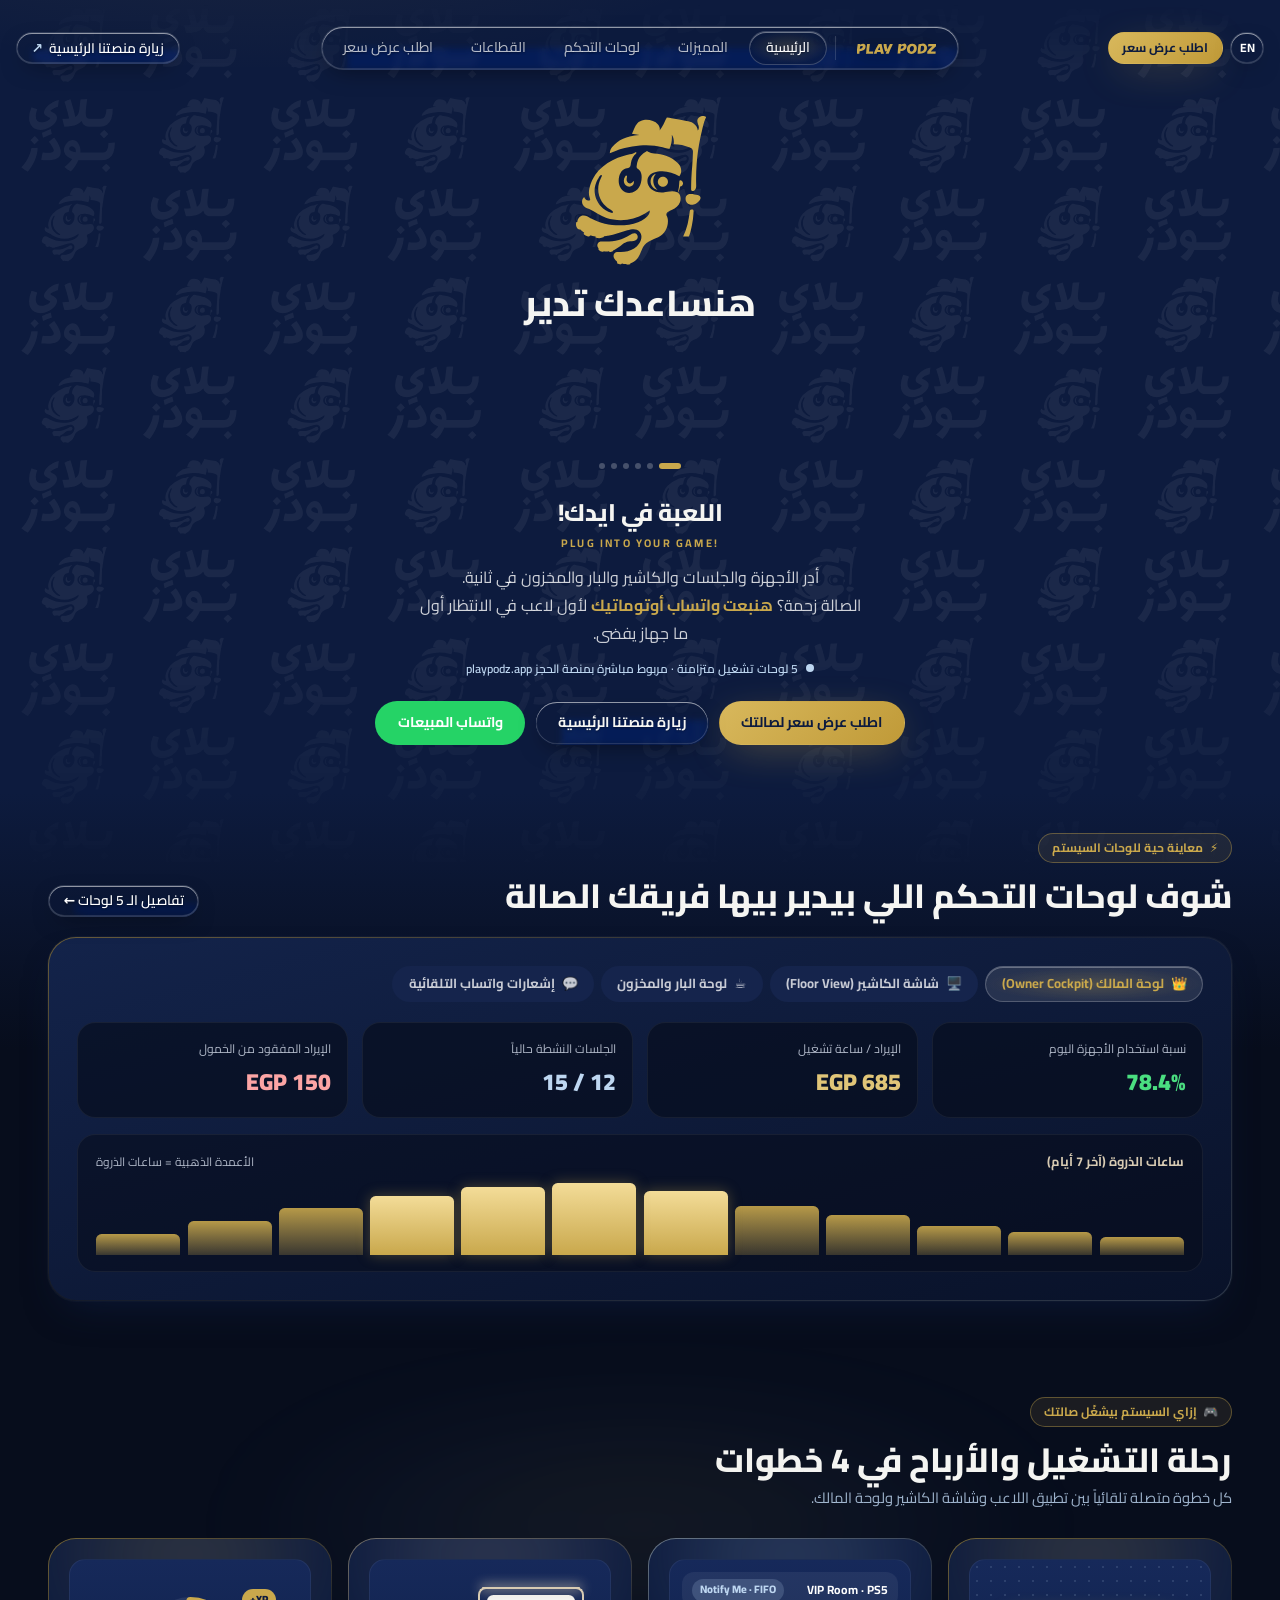
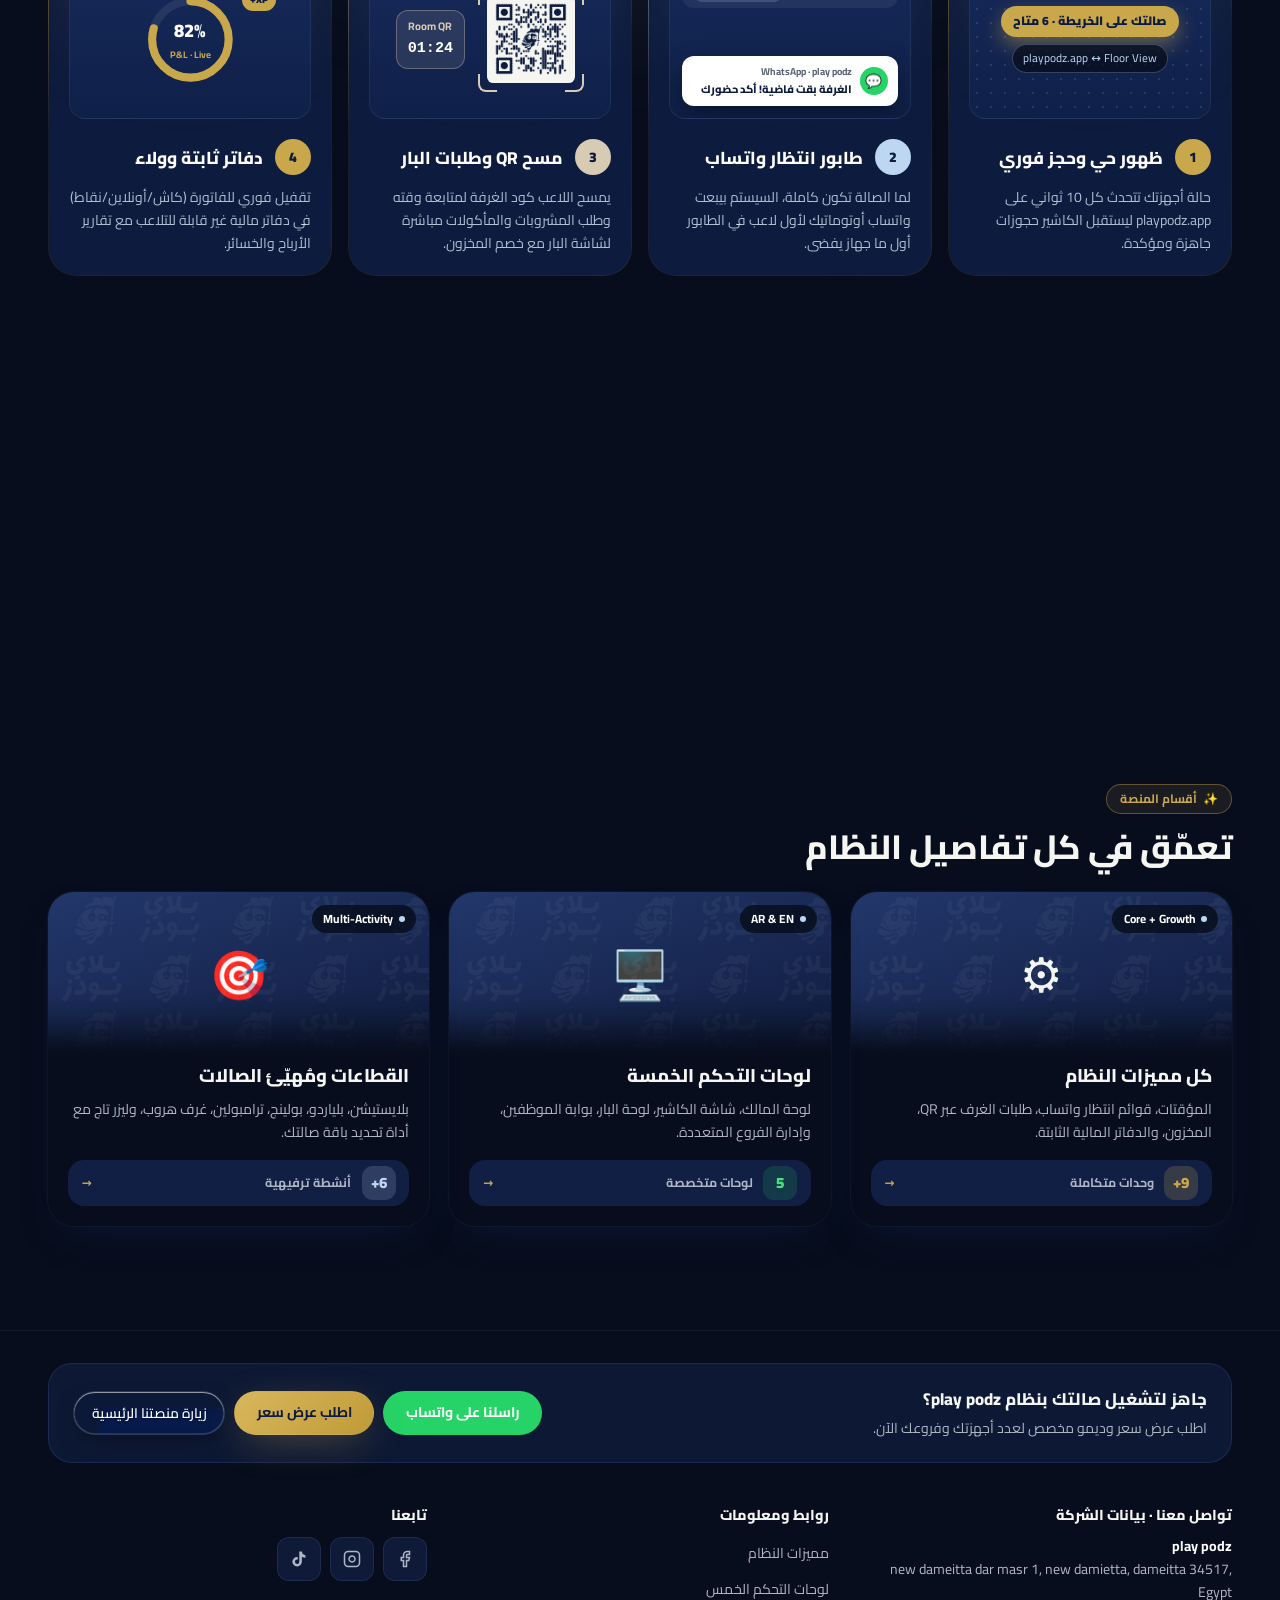
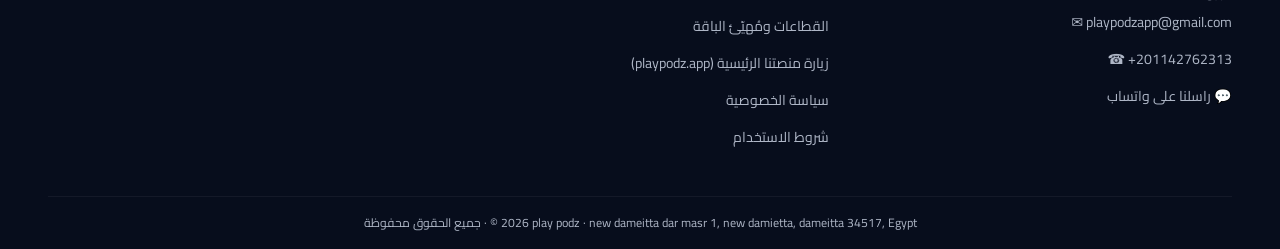
==== commit e2c40be9: "Configure playpodzapp.com canonical, sitemap, and Meta structured data" ====
--- a/index.html
+++ b/index.html
@@ -6,9 +6,54 @@
     <title>play podz — نظام إدارة وتشغيل صالات الترفيه والألعاب</title>
     <meta name="description" content="نظام تشغيل سحابي متكامل لإدارة صالات الترفيه والألعاب (الكاشير، المالك، البار، المخزون، وقوائم انتظار واتساب) مربوط مباشرة بمنصة الحجز playpodz.app." />
     <meta name="theme-color" content="#0d1b3e" />
+    <link rel="canonical" href="https://playpodzapp.com/" />
+    <meta property="og:site_name" content="play podz" />
+    <meta property="og:title" content="play podz — Entertainment Venue Operating System" />
+    <meta property="og:description" content="Complete B2B management platform for gaming lounges and entertainment venues, synced live with the playpodz.app marketplace." />
+    <meta property="og:type" content="website" />
+    <meta property="og:url" content="https://playpodzapp.com/" />
+    <meta property="og:image" content="https://playpodzapp.com/assets/brand/logo-icon.png" />
     <link rel="icon" type="image/png" href="./assets/brand/logo-icon.png" />
     <link rel="apple-touch-icon" href="./assets/brand/logo-icon.png" />
     <link rel="stylesheet" href="./assets/css/styles.css" />
+    <script type="application/ld+json">
+      {
+        "@context": "https://schema.org",
+        "@graph": [
+          {
+            "@type": "Organization",
+            "name": "play podz",
+            "alternateName": "PLAY PODZ HQ",
+            "url": "https://playpodzapp.com/",
+            "sameAs": [
+              "https://playpodz.app/",
+              "https://www.facebook.com/share/19SYsKV4va/",
+              "https://www.instagram.com/playpodzeg?igsi=aWpud2Ewazcwa2ph",
+              "https://www.tiktok.com/@play.podz?_r=1&_t=ZS-98BwswoCIib"
+            ],
+            "logo": "https://playpodzapp.com/assets/brand/logo-icon.png",
+            "email": "playpodzapp@gmail.com",
+            "telephone": "+201142762313",
+            "address": {
+              "@type": "PostalAddress",
+              "streetAddress": "new dameitta dar masr 1",
+              "addressLocality": "new damietta",
+              "addressRegion": "dameitta",
+              "postalCode": "34517",
+              "addressCountry": "Egypt"
+            }
+          },
+          {
+            "@type": "SoftwareApplication",
+            "name": "play podz Venue OS",
+            "applicationCategory": "BusinessApplication",
+            "operatingSystem": "Web",
+            "url": "https://playpodzapp.com/",
+            "description": "B2B operating system for entertainment venues and gaming lounges connected to playpodz.app."
+          }
+        ]
+      }
+    </script>
   </head>
   <body class="has-home-bg">
     
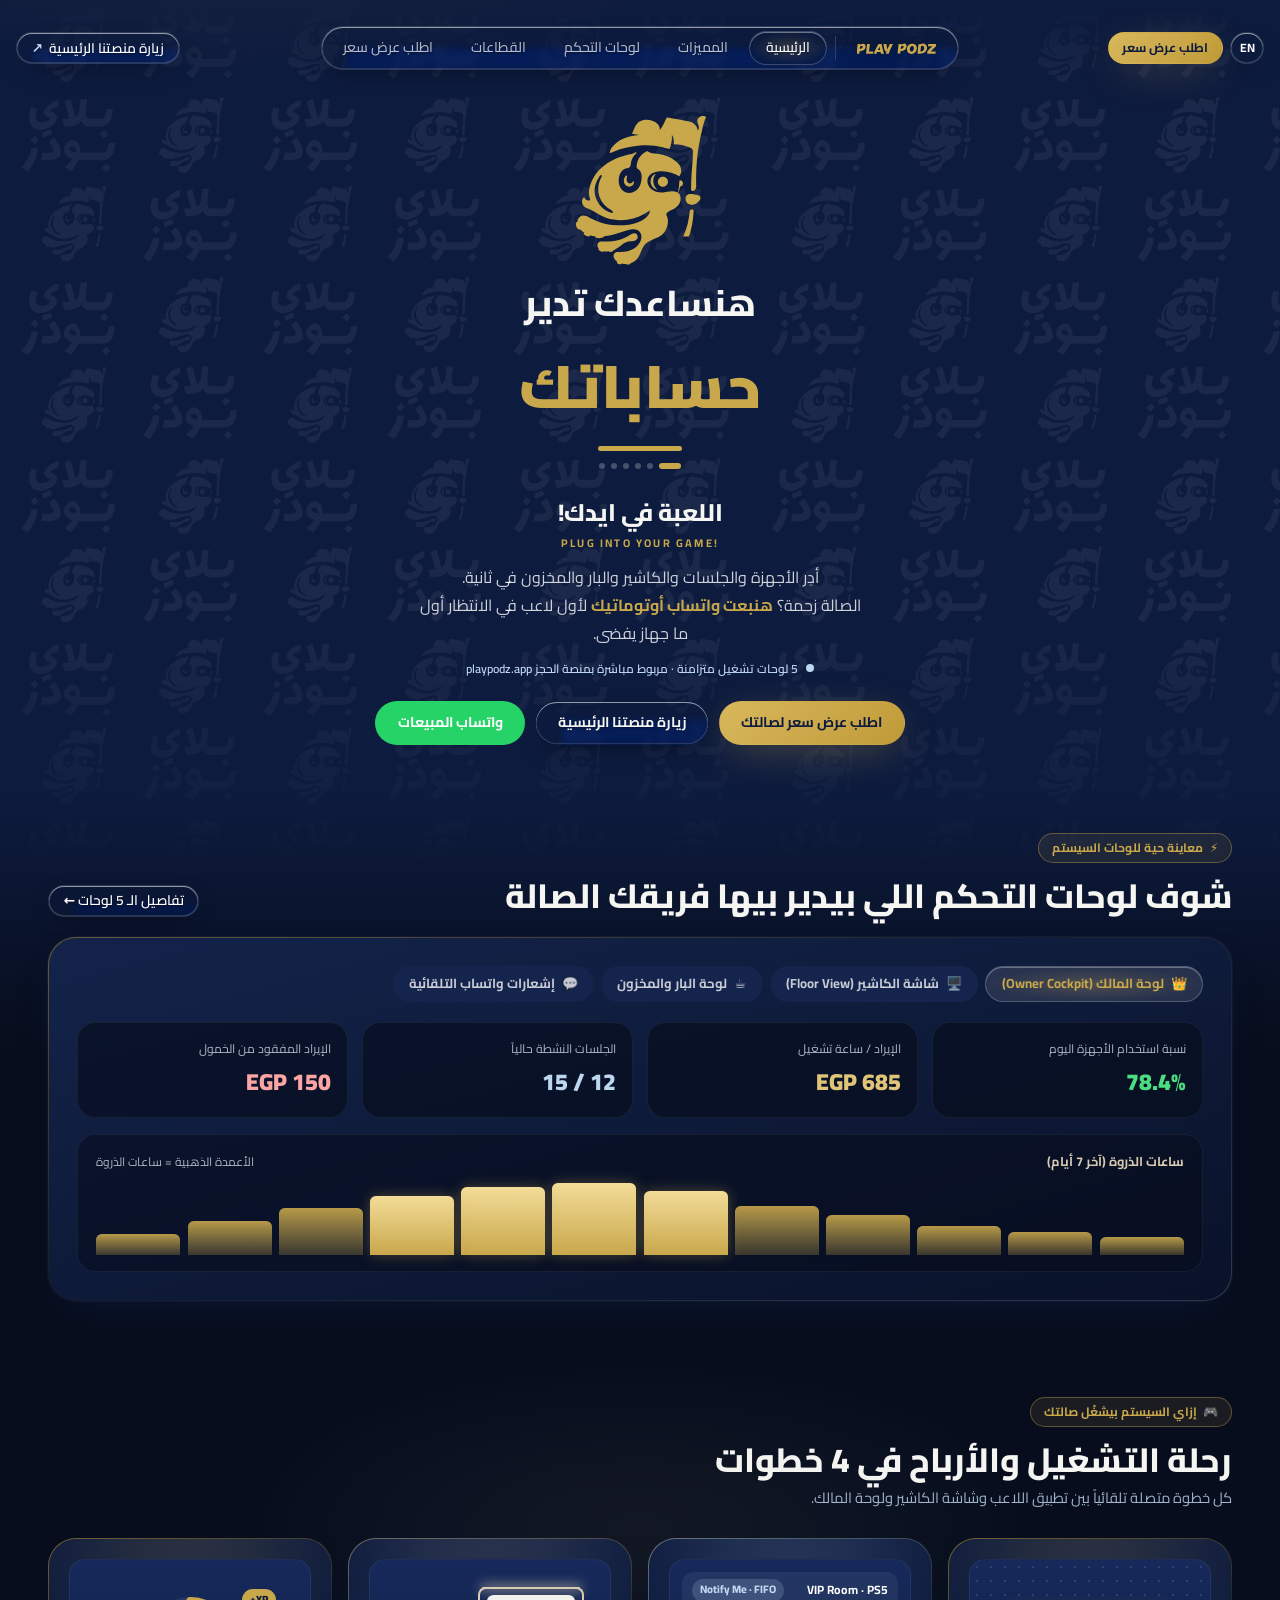
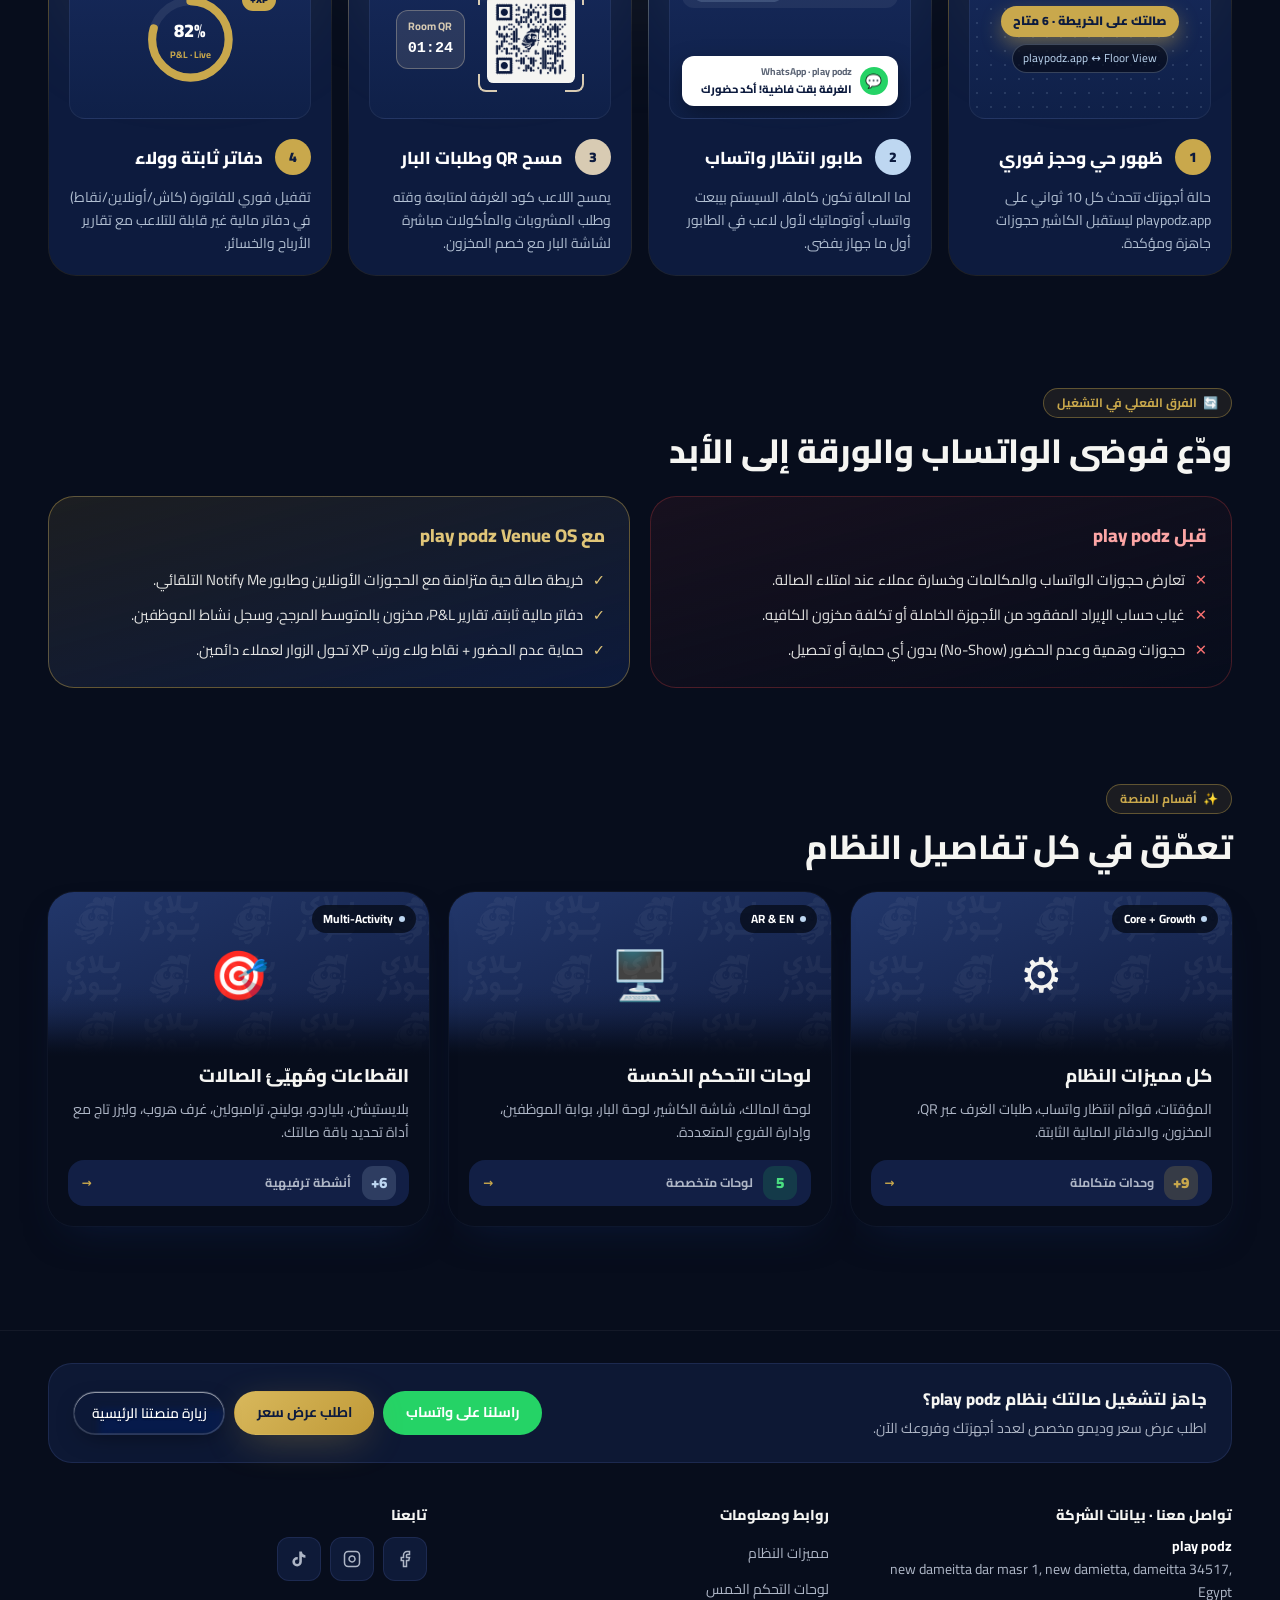
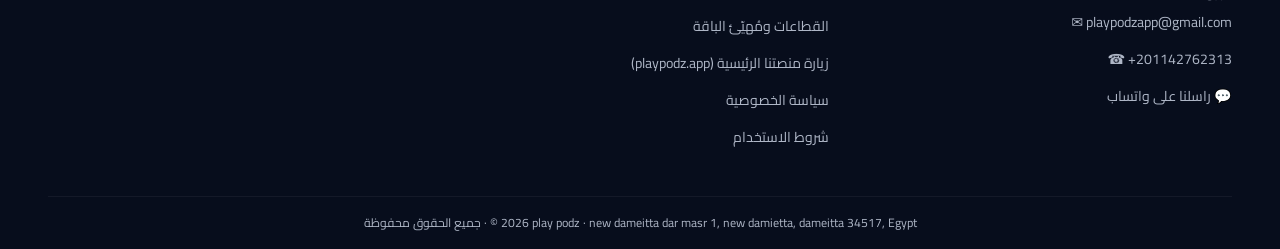
==== commit 80dedf6e: "Fix mobile header overlap and phone tab bar icons/labels" ====
--- a/index.html
+++ b/index.html
@@ -94,7 +94,7 @@
         </nav>
 
         <div class="header-end">
-          <a href="./contact/" class="btn btn-primary" style="height:2rem;padding-inline:0.85rem;font-size:0.78rem;">
+          <a href="./contact/" class="btn btn-primary header-desktop-quote" style="height:2rem;padding-inline:0.85rem;font-size:0.78rem;">
             <span class="header-mobile-only" data-lang="ar">عرض سعر</span>
             <span class="header-mobile-only" data-lang="en">Quote</span>
             <span class="header-mobile-hide" data-lang="ar">اطلب عرض سعر</span>
@@ -124,24 +124,24 @@
       <div class="lg phone-tab-bar">
         <span aria-hidden="true" class="lg-pill phone-tab-lens" style="width:calc((100% - 0.5rem) / 5);inset-inline-start:calc(0.25rem + (100% - 0.5rem) * 0 / 5);"></span>
         <a href="./" class="phone-tab-link is-active">
-          <span class="phone-tab-icon" aria-hidden="true">🧭</span>
-          <span class="phone-tab-label"><span data-lang="ar">الرئيسية</span><span data-lang="en">Overview</span></span>
+          <span class="phone-tab-icon" aria-hidden="true"><svg viewBox="0 0 24 24" fill="none" stroke="currentColor" stroke-width="2" stroke-linecap="round" stroke-linejoin="round"><circle cx="12" cy="12" r="10"/><polygon points="16.24 7.76 14.12 14.12 7.76 16.24 9.88 9.88 16.24 7.76"/></svg></span>
+          <span class="phone-tab-label"><span data-lang="ar">الرئيسية</span><span data-lang="en">Home</span></span>
         </a>
 <a href="./features/" class="phone-tab-link ">
-          <span class="phone-tab-icon" aria-hidden="true">⚙️</span>
+          <span class="phone-tab-icon" aria-hidden="true"><svg viewBox="0 0 24 24" fill="none" stroke="currentColor" stroke-width="2" stroke-linecap="round" stroke-linejoin="round"><polygon points="12 2 2 7 12 12 22 7 12 2"/><polyline points="2 17 12 22 22 17"/><polyline points="2 12 12 17 22 12"/></svg></span>
           <span class="phone-tab-label"><span data-lang="ar">المميزات</span><span data-lang="en">Features</span></span>
         </a>
 <a href="./panels/" class="phone-tab-link ">
-          <span class="phone-tab-icon" aria-hidden="true">🖥️</span>
-          <span class="phone-tab-label"><span data-lang="ar">لوحات التحكم</span><span data-lang="en">Panels</span></span>
+          <span class="phone-tab-icon" aria-hidden="true"><svg viewBox="0 0 24 24" fill="none" stroke="currentColor" stroke-width="2" stroke-linecap="round" stroke-linejoin="round"><rect width="18" height="14" x="3" y="4" rx="2"/><line x1="8" x2="16" y1="21" y2="21"/><line x1="12" x2="12" y1="18" y2="21"/></svg></span>
+          <span class="phone-tab-label"><span data-lang="ar">اللوحات</span><span data-lang="en">Panels</span></span>
         </a>
 <a href="./venues/" class="phone-tab-link ">
-          <span class="phone-tab-icon" aria-hidden="true">🎯</span>
+          <span class="phone-tab-icon" aria-hidden="true"><svg viewBox="0 0 24 24" fill="none" stroke="currentColor" stroke-width="2" stroke-linecap="round" stroke-linejoin="round"><line x1="6" x2="10" y1="11" y2="11"/><line x1="8" x2="8" y1="9" y2="13"/><line x1="15" x2="15.01" y1="12" y2="12"/><line x1="18" x2="18.01" y1="10" y2="10"/><path d="M17.32 5H6.68a4 4 0 0 0-3.978 3.59c-.006.052-.01.101-.017.152C2.604 9.416 2 14.456 2 16a3 3 0 0 0 3 3c1 0 1.5-.5 2-1l1.414-1.414A2 2 0 0 1 9.828 16h4.344a2 2 0 0 1 1.414.586L17 18c.5.5 1 1 2 1a3 3 0 0 0 3-3c0-1.545-.604-6.584-.685-7.258-.007-.05-.011-.1-.017-.151A4 4 0 0 0 17.32 5z"/></svg></span>
           <span class="phone-tab-label"><span data-lang="ar">القطاعات</span><span data-lang="en">Venues</span></span>
         </a>
 <a href="./contact/" class="phone-tab-link ">
-          <span class="phone-tab-icon" aria-hidden="true">💬</span>
-          <span class="phone-tab-label"><span data-lang="ar">اطلب عرض سعر</span><span data-lang="en">Request Quote</span></span>
+          <span class="phone-tab-icon" aria-hidden="true"><svg viewBox="0 0 24 24" fill="none" stroke="currentColor" stroke-width="2" stroke-linecap="round" stroke-linejoin="round"><path d="M7.9 20A9 9 0 1 0 4 16.1L2 22Z"/></svg></span>
+          <span class="phone-tab-label"><span data-lang="ar">عرض سعر</span><span data-lang="en">Quote</span></span>
         </a>
       </div>
     </nav>
--- a/assets/css/styles.css
+++ b/assets/css/styles.css
@@ -1629,3 +1629,23 @@
     transform: none;
   }
 }
+
+/* Hide top-right Quote pill on narrow phones so center PLAY PODZ logo never overlaps */
+.header-desktop-quote {
+  display: none !important;
+}
+@media (min-width: 768px) {
+  .header-desktop-quote {
+    display: inline-flex !important;
+  }
+}
+@media (max-width: 399px) {
+  .logo-morph-box.size-top {
+    height: 2.15rem;
+  }
+}
+.phone-tab-icon svg {
+  width: 20px;
+  height: 20px;
+  display: block;
+}
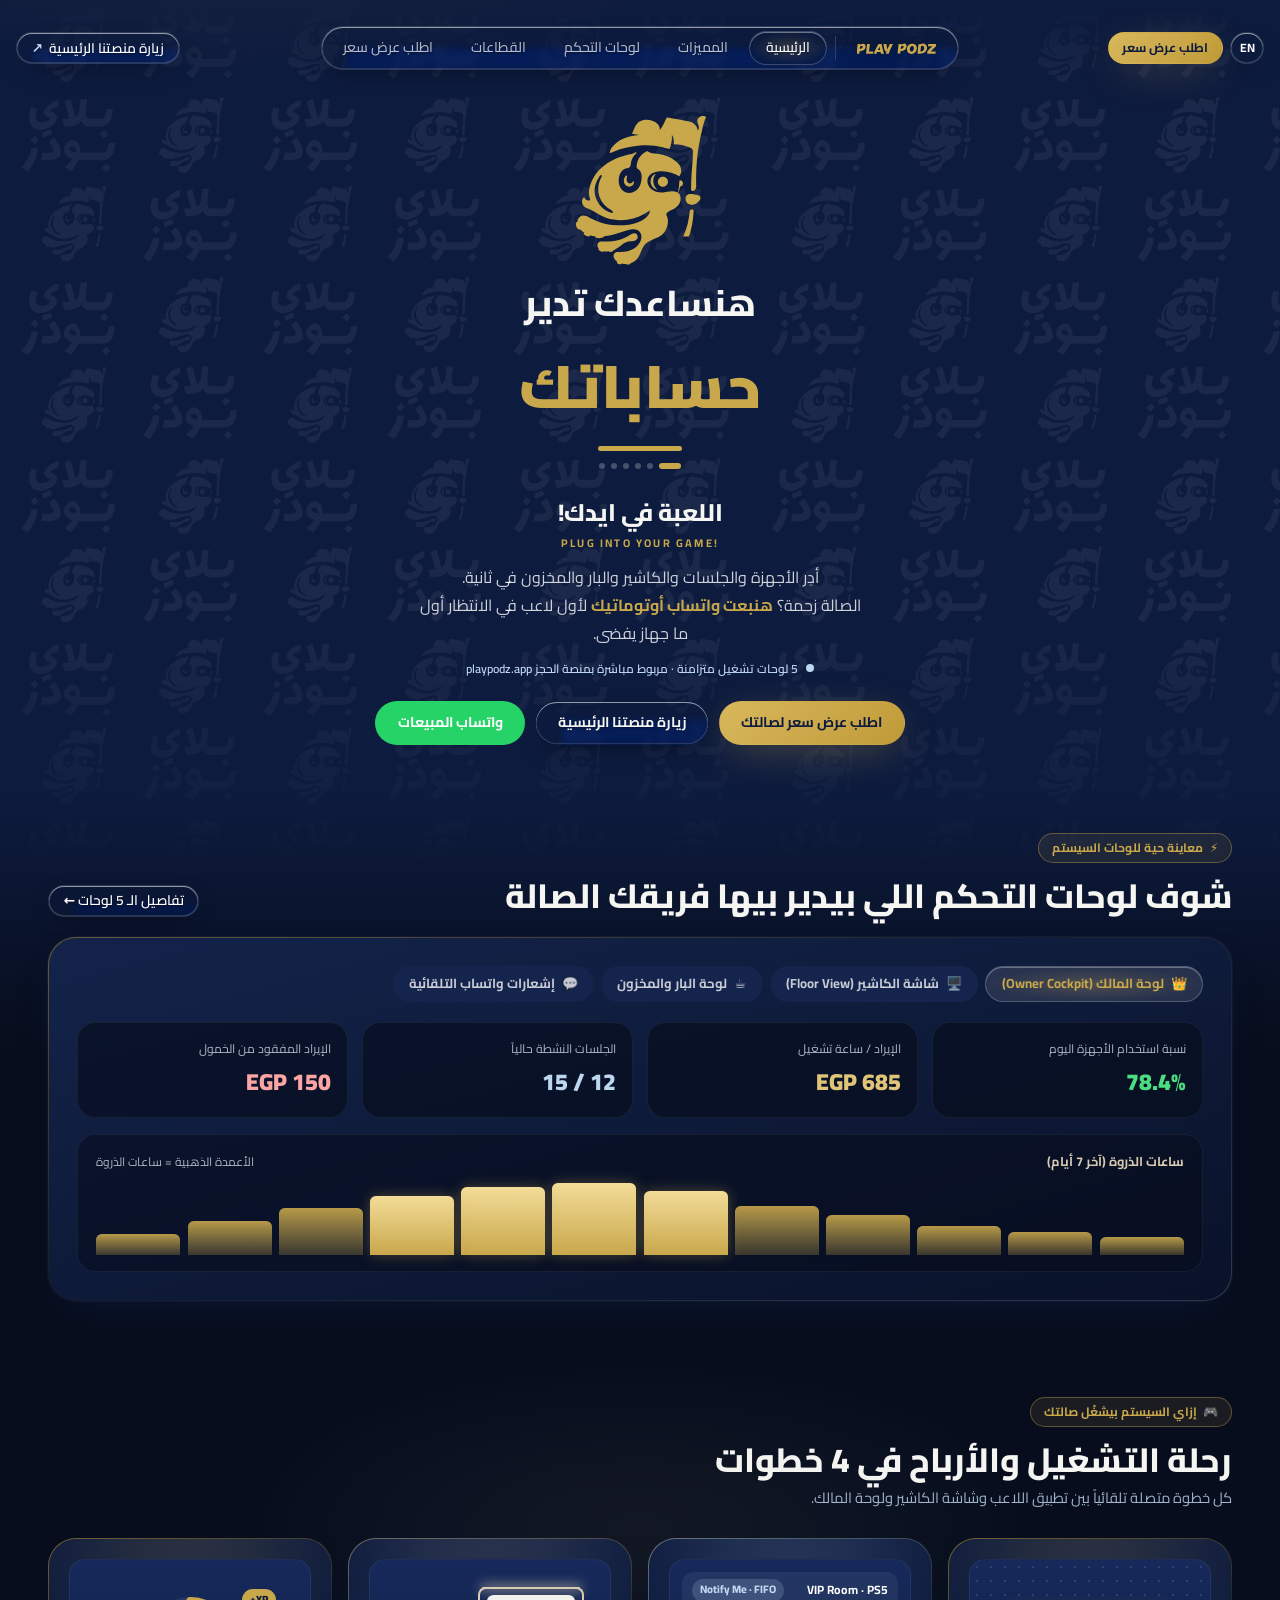
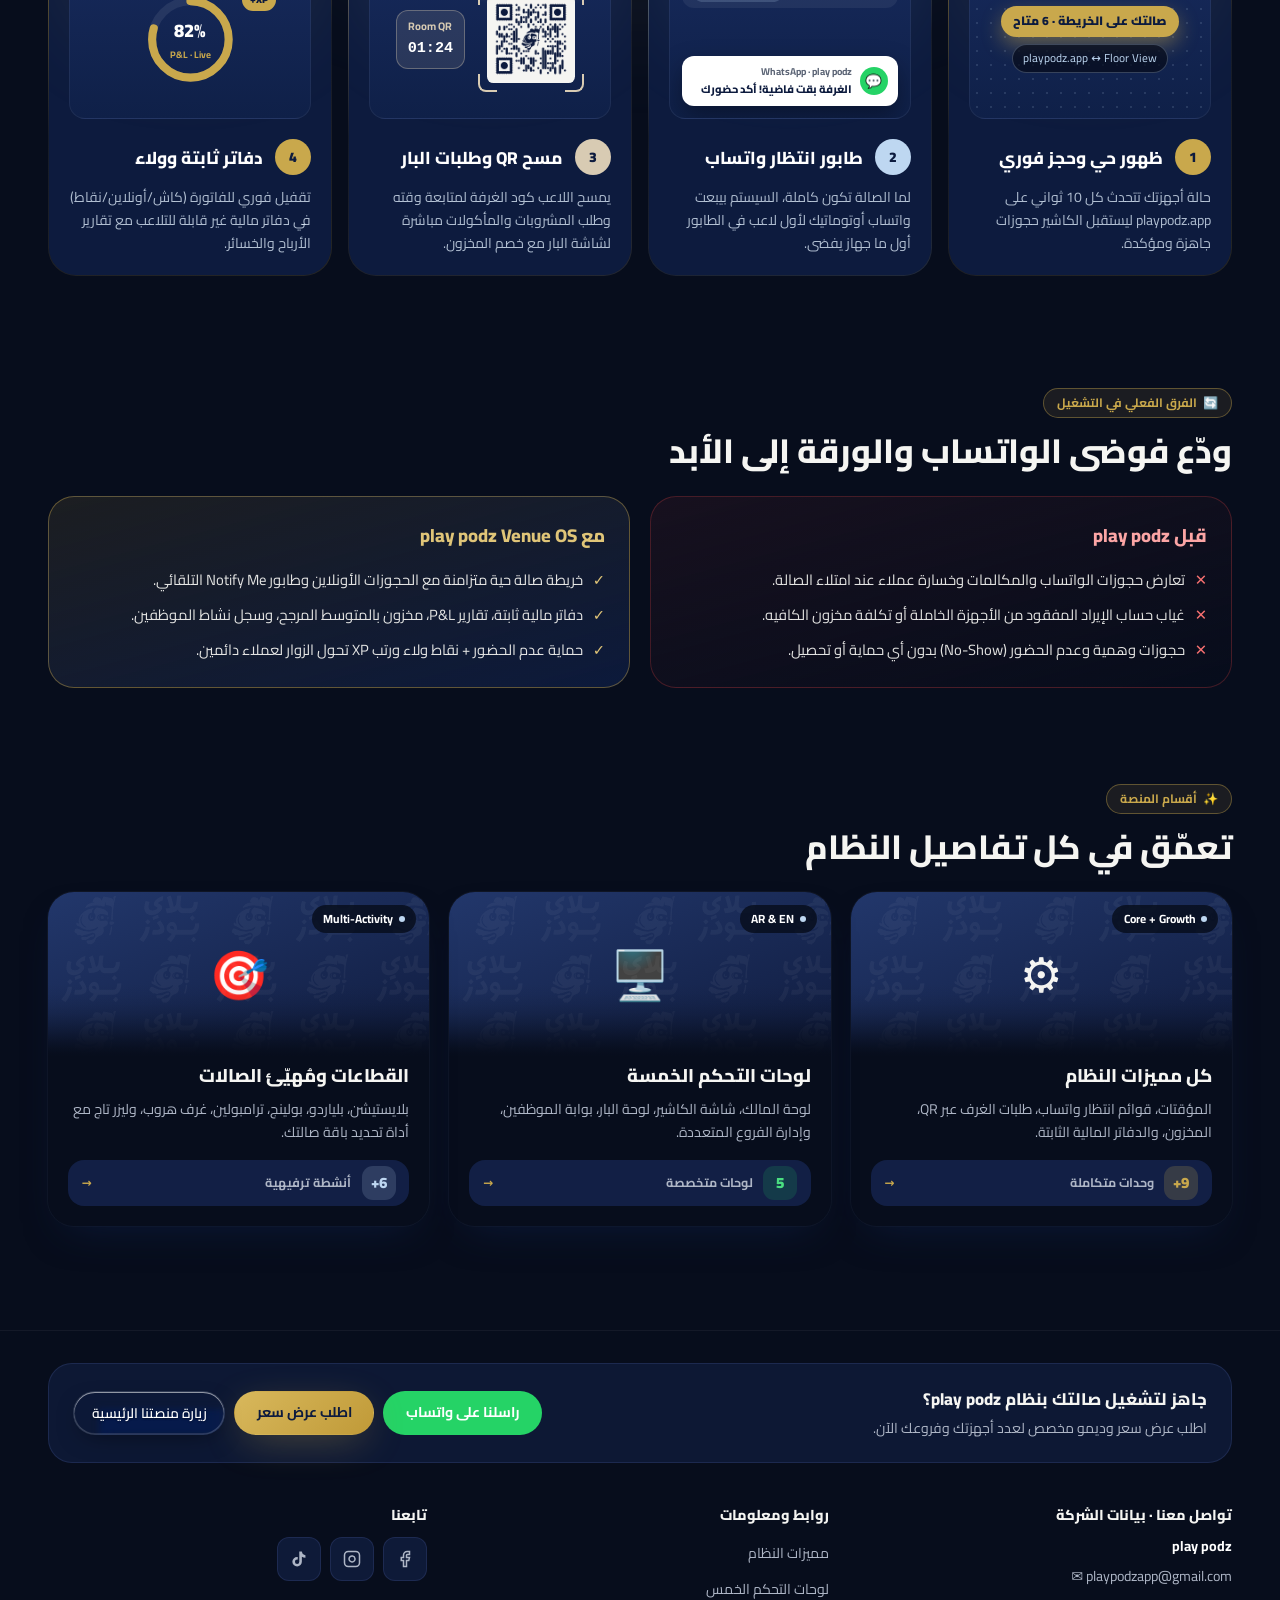
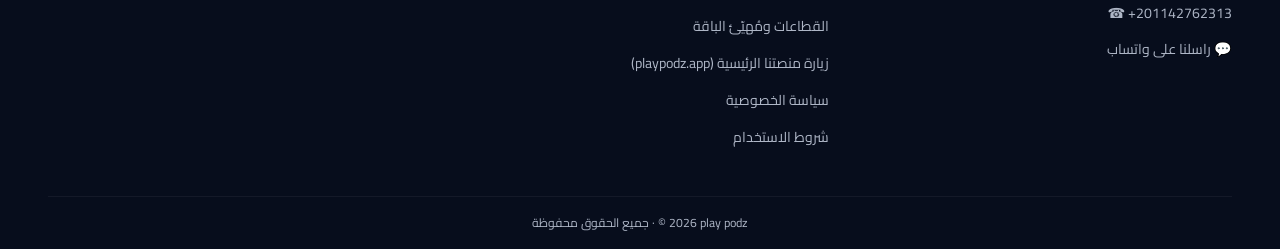
==== commit f4fa3046: "Remove physical address from all pages" ====
--- a/index.html
+++ b/index.html
@@ -33,15 +33,7 @@
             ],
             "logo": "https://playpodzapp.com/assets/brand/logo-icon.png",
             "email": "playpodzapp@gmail.com",
-            "telephone": "+201142762313",
-            "address": {
-              "@type": "PostalAddress",
-              "streetAddress": "new dameitta dar masr 1",
-              "addressLocality": "new damietta",
-              "addressRegion": "dameitta",
-              "postalCode": "34517",
-              "addressCountry": "Egypt"
-            }
+            "telephone": "+201142762313"
           },
           {
             "@type": "SoftwareApplication",
@@ -646,7 +638,6 @@
             </h3>
             <ul class="footer-list">
               <li><strong style="color:#fff">play podz</strong></li>
-              <li dir="ltr">new dameitta dar masr 1, new damietta, dameitta 34517, Egypt</li>
               <li><a href="mailto:playpodzapp@gmail.com" dir="ltr">✉ playpodzapp@gmail.com</a></li>
               <li><a href="tel:+201142762313" dir="ltr">☎ +201142762313</a></li>
               <li><a href="https://wa.me/201142762313" target="_blank" rel="noopener noreferrer"><span data-lang="ar">💬 راسلنا على واتساب</span><span data-lang="en">💬 WhatsApp Business</span></a></li>
@@ -688,7 +679,7 @@
         </div>
 
         <div class="footer-copy">
-          <bdi dir="ltr">© 2026 play podz · new dameitta dar masr 1, new damietta, dameitta 34517, Egypt</bdi> ·
+          <bdi dir="ltr">© 2026 play podz</bdi> ·
           <span data-lang="ar">جميع الحقوق محفوظة</span><span data-lang="en">All rights reserved</span>
         </div>
       </div>
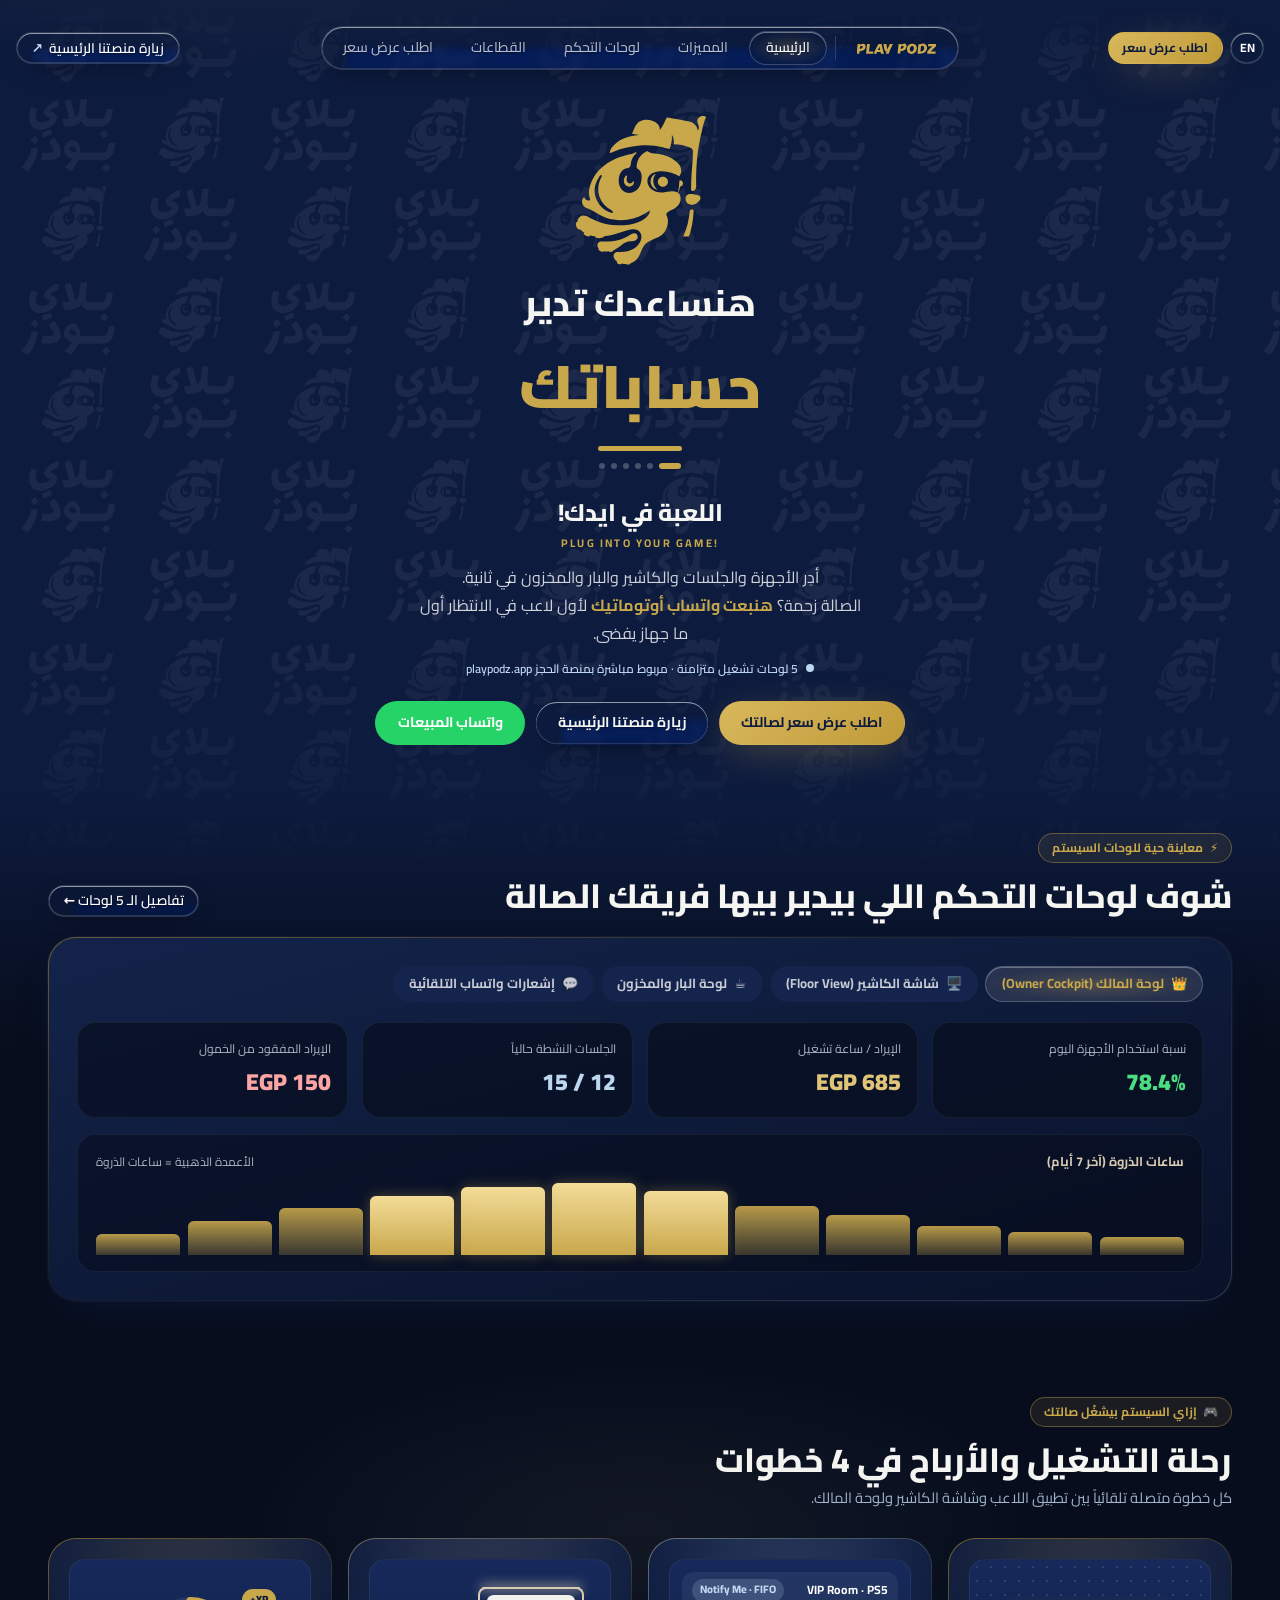
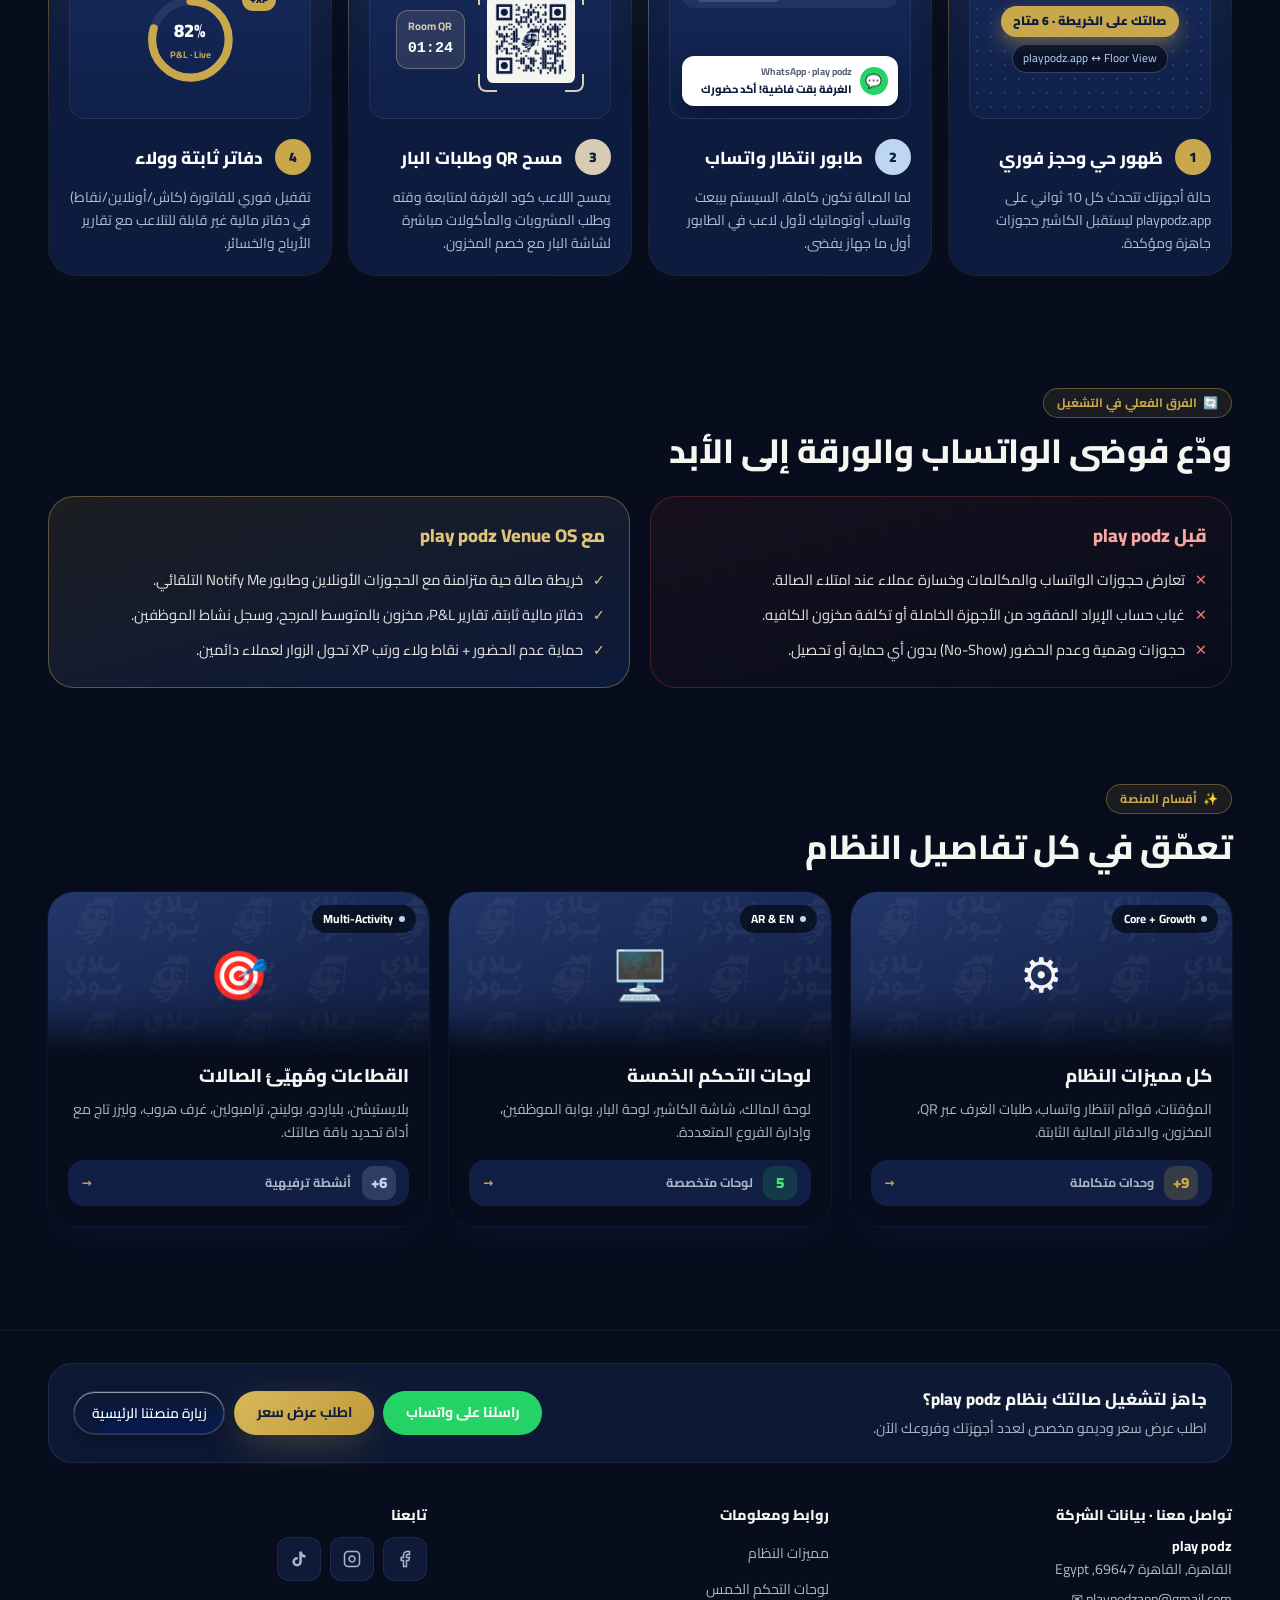
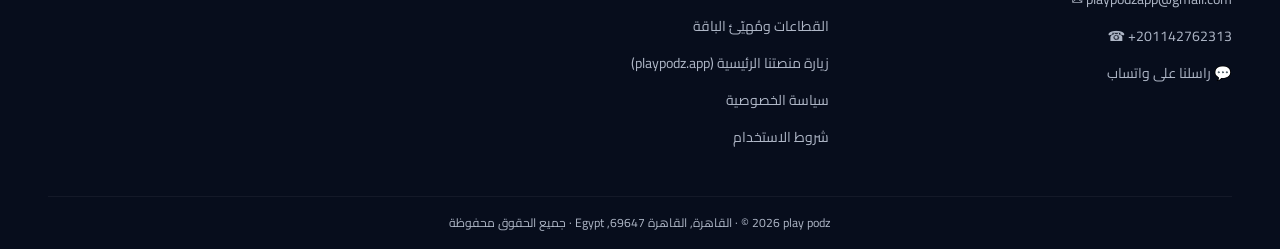
==== commit 2bbfa1d4: "Add Cairo 69647 address across all pages" ====
--- a/index.html
+++ b/index.html
@@ -33,7 +33,15 @@
             ],
             "logo": "https://playpodzapp.com/assets/brand/logo-icon.png",
             "email": "playpodzapp@gmail.com",
-            "telephone": "+201142762313"
+            "telephone": "+201142762313",
+            "address": {
+              "@type": "PostalAddress",
+              "streetAddress": "القاهرة",
+              "addressLocality": "القاهرة",
+              "addressRegion": "القاهرة",
+              "postalCode": "69647",
+              "addressCountry": "Egypt"
+            }
           },
           {
             "@type": "SoftwareApplication",
@@ -638,6 +646,7 @@
             </h3>
             <ul class="footer-list">
               <li><strong style="color:#fff">play podz</strong></li>
+              <li><bdi dir="auto">القاهرة, القاهرة 69647, Egypt</bdi></li>
               <li><a href="mailto:playpodzapp@gmail.com" dir="ltr">✉ playpodzapp@gmail.com</a></li>
               <li><a href="tel:+201142762313" dir="ltr">☎ +201142762313</a></li>
               <li><a href="https://wa.me/201142762313" target="_blank" rel="noopener noreferrer"><span data-lang="ar">💬 راسلنا على واتساب</span><span data-lang="en">💬 WhatsApp Business</span></a></li>
@@ -679,7 +688,7 @@
         </div>
 
         <div class="footer-copy">
-          <bdi dir="ltr">© 2026 play podz</bdi> ·
+          <bdi dir="ltr">© 2026 play podz</bdi> · <bdi dir="auto">القاهرة, القاهرة 69647, Egypt</bdi> ·
           <span data-lang="ar">جميع الحقوق محفوظة</span><span data-lang="en">All rights reserved</span>
         </div>
       </div>
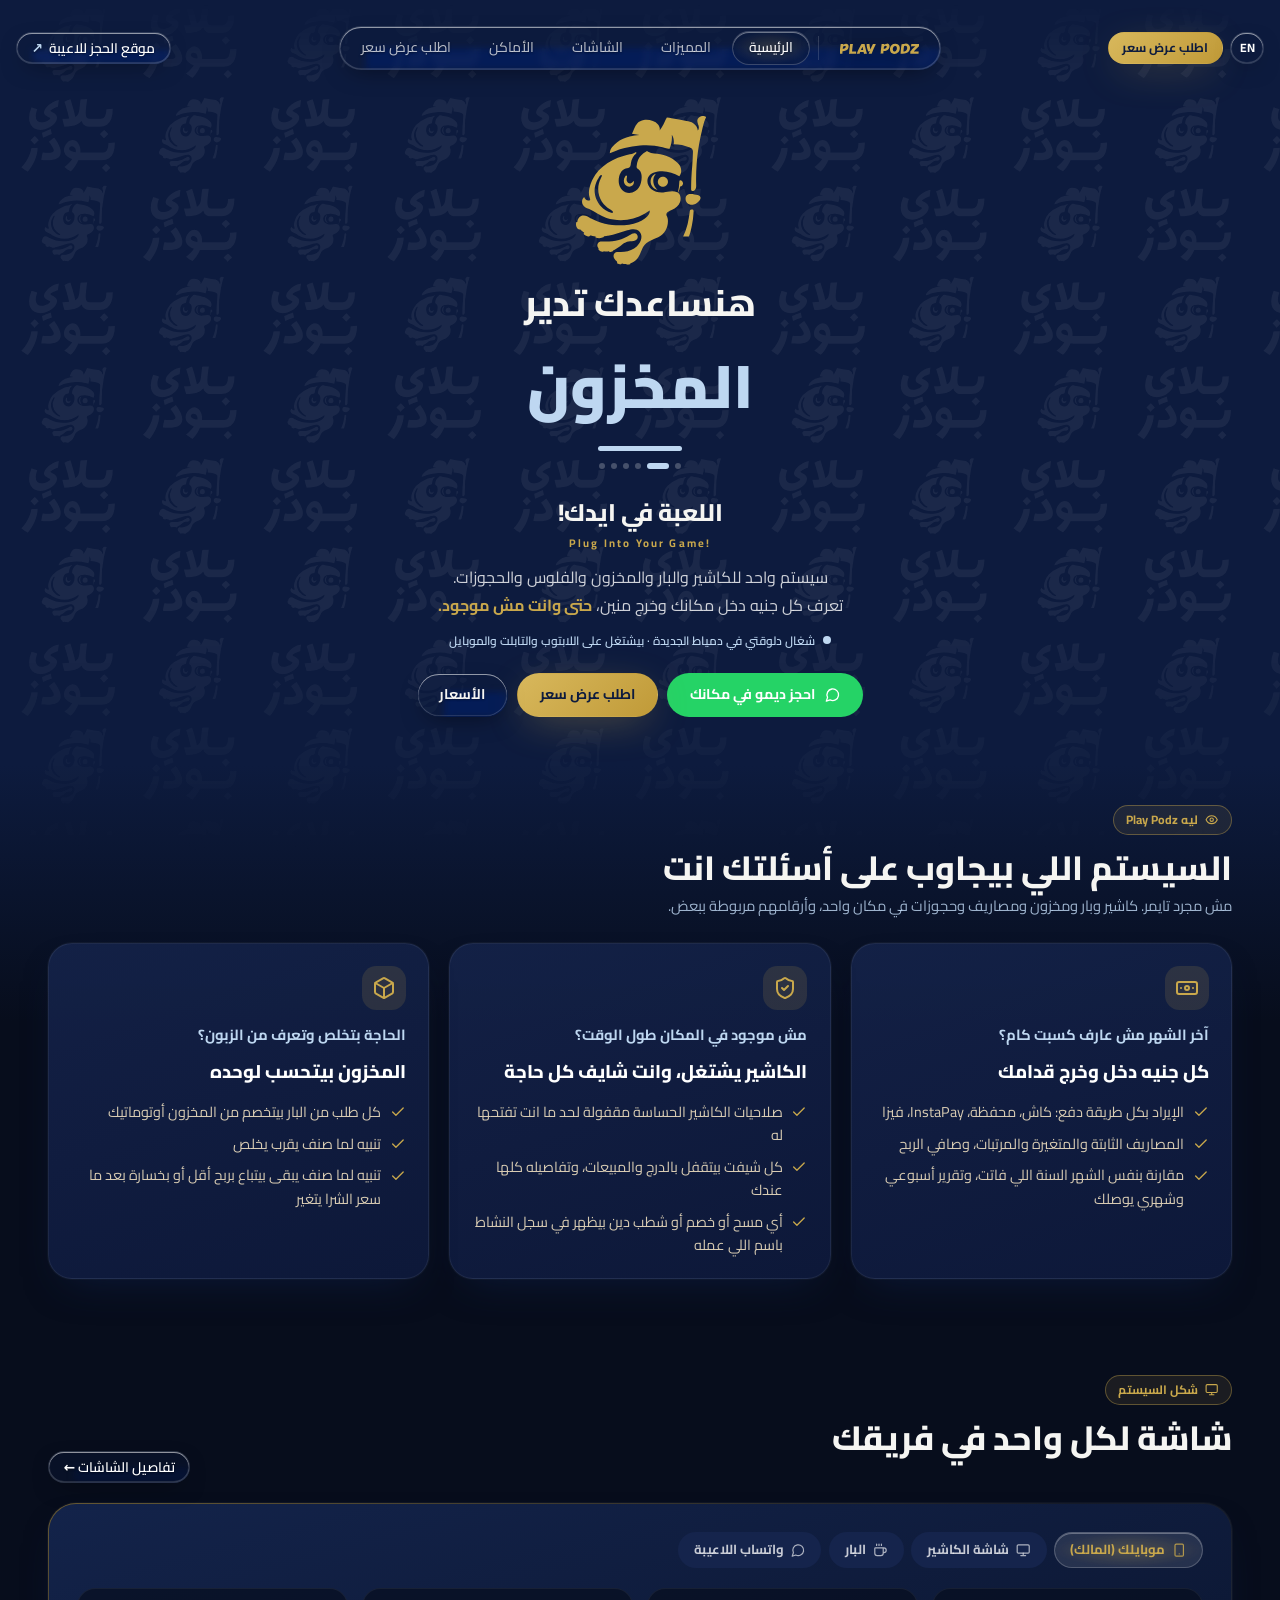
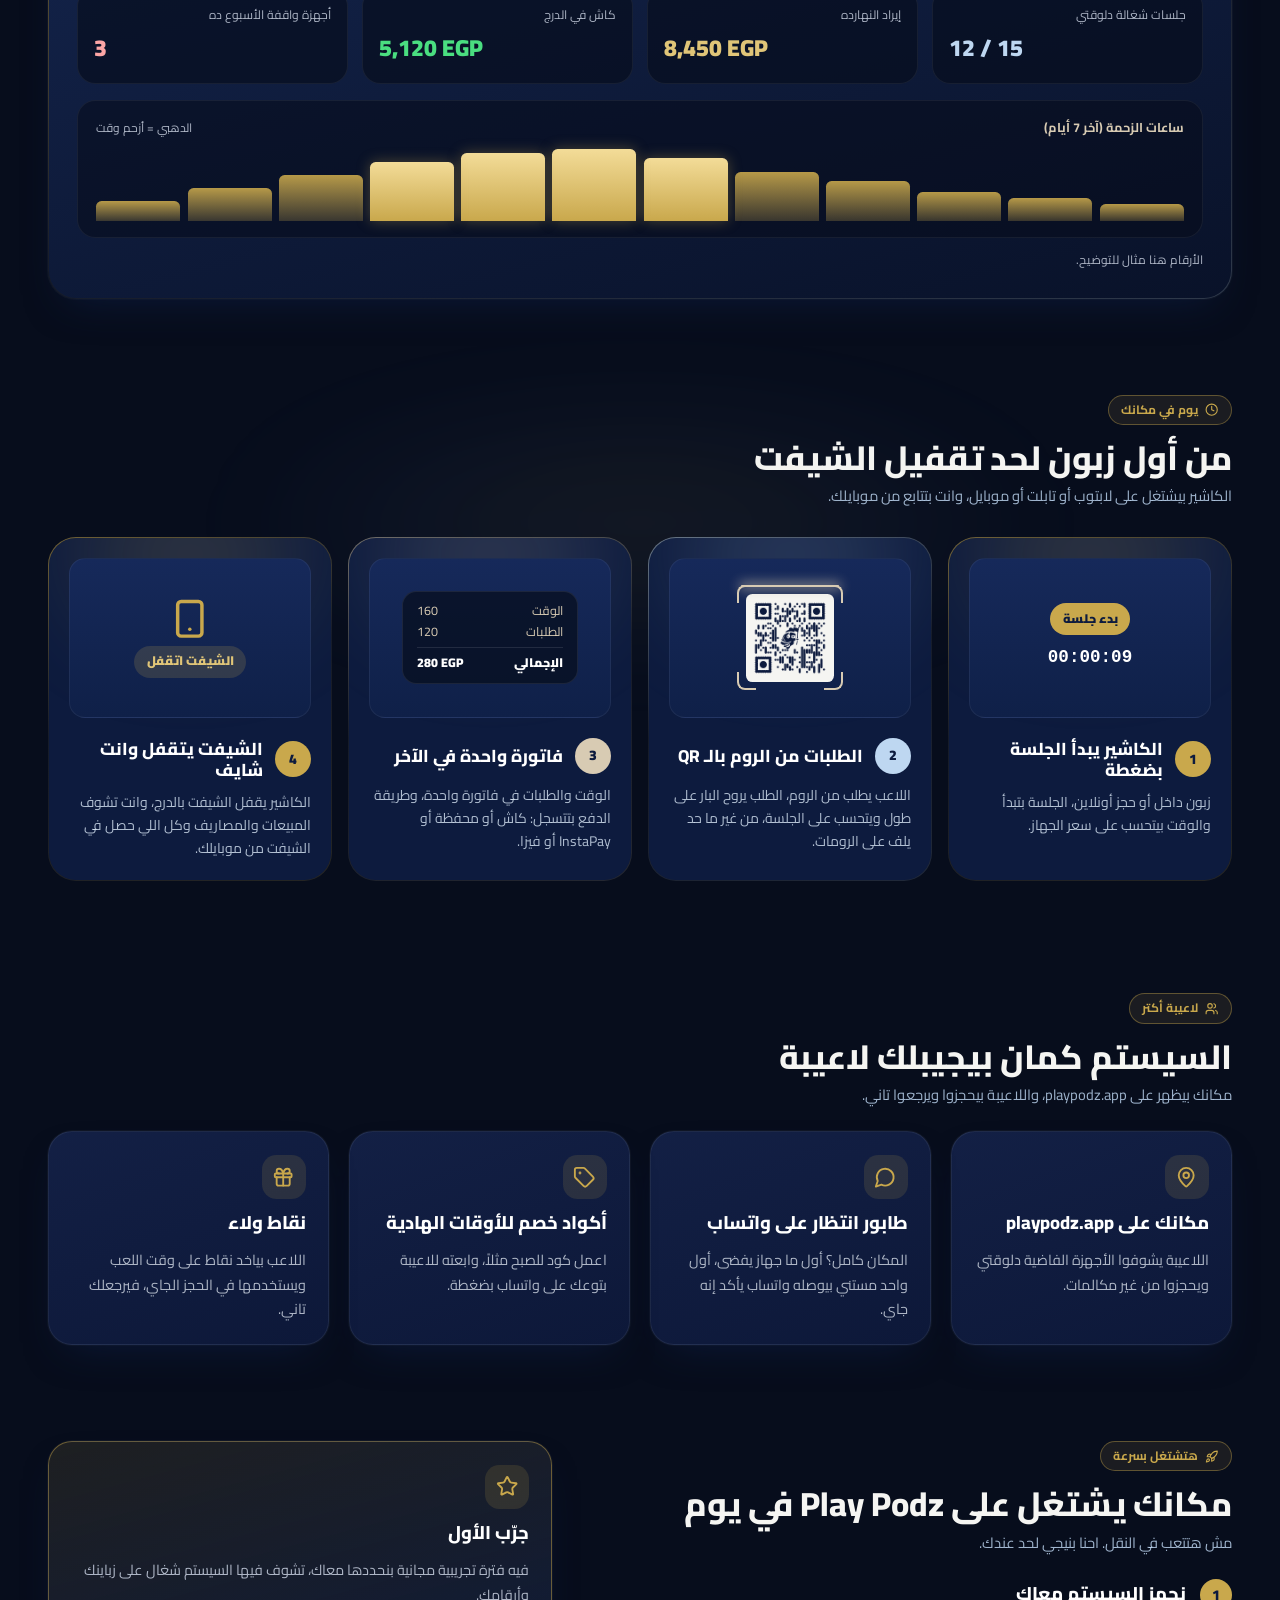
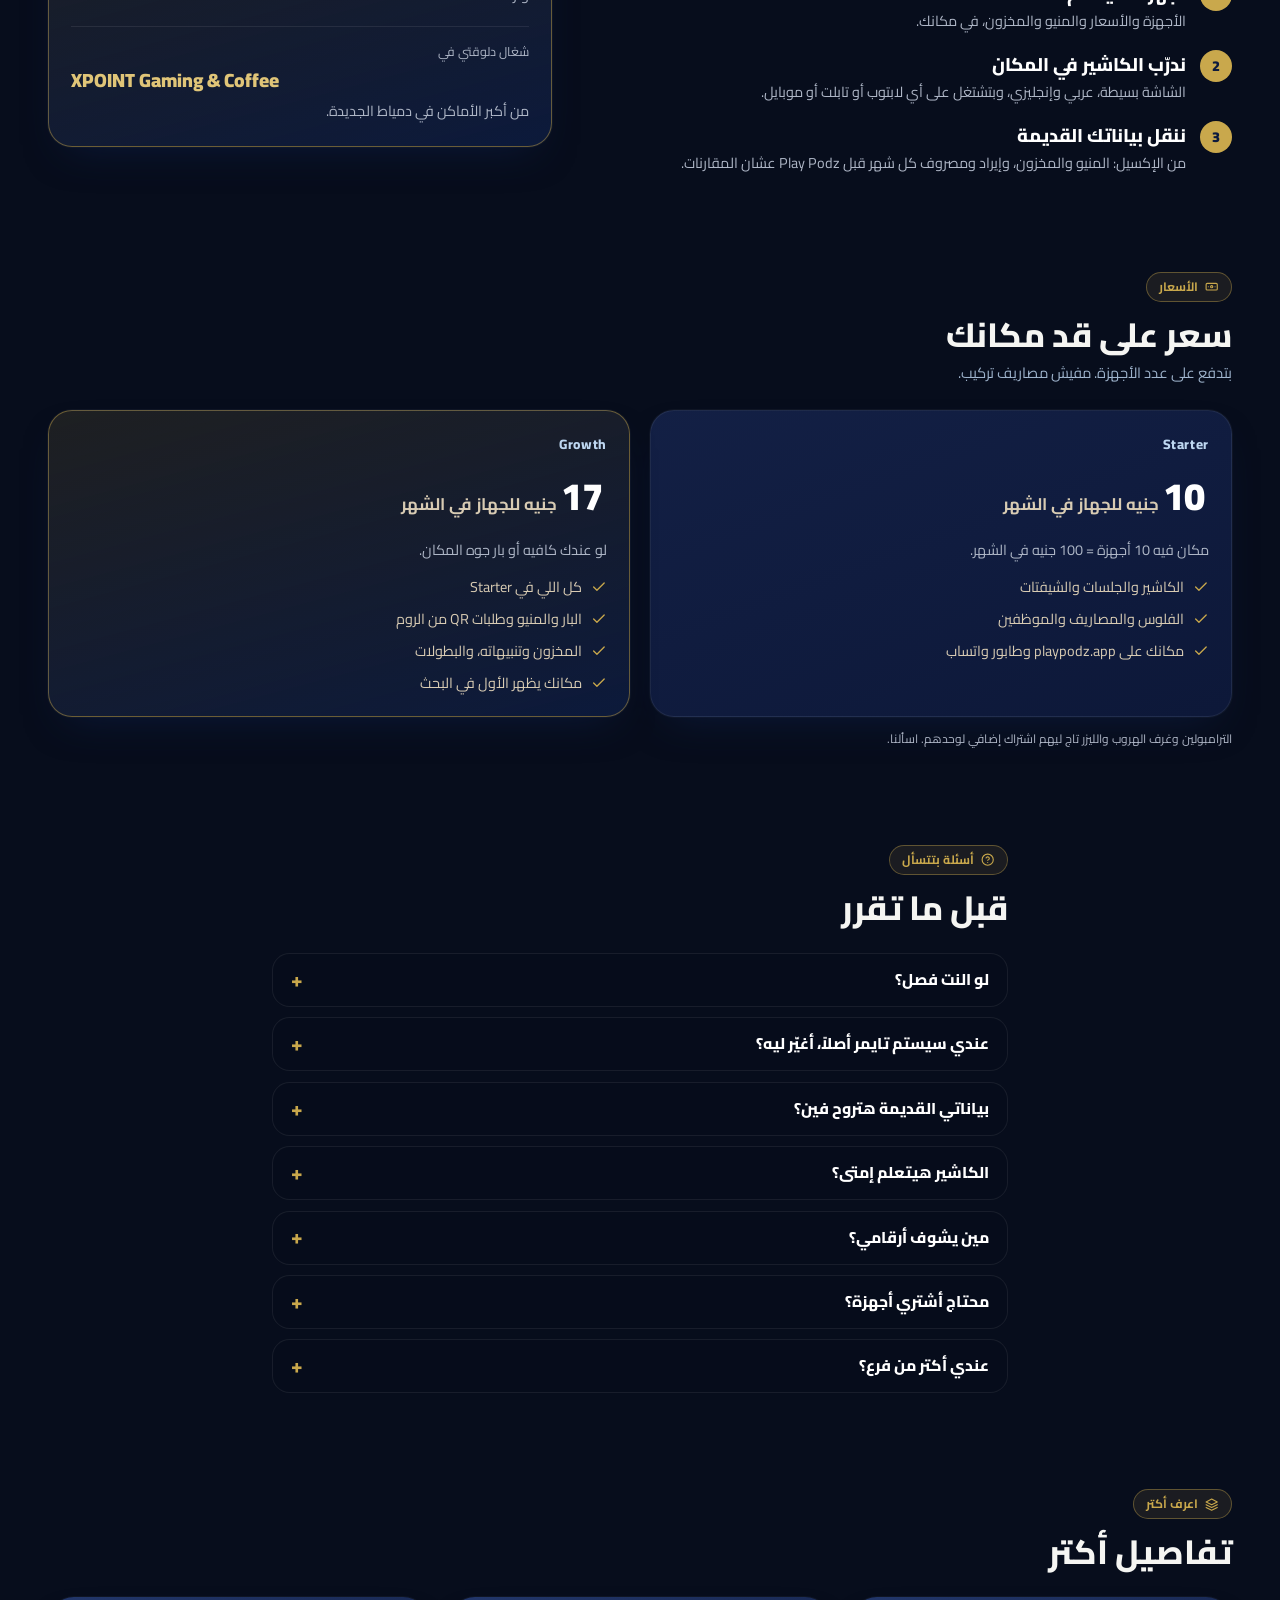
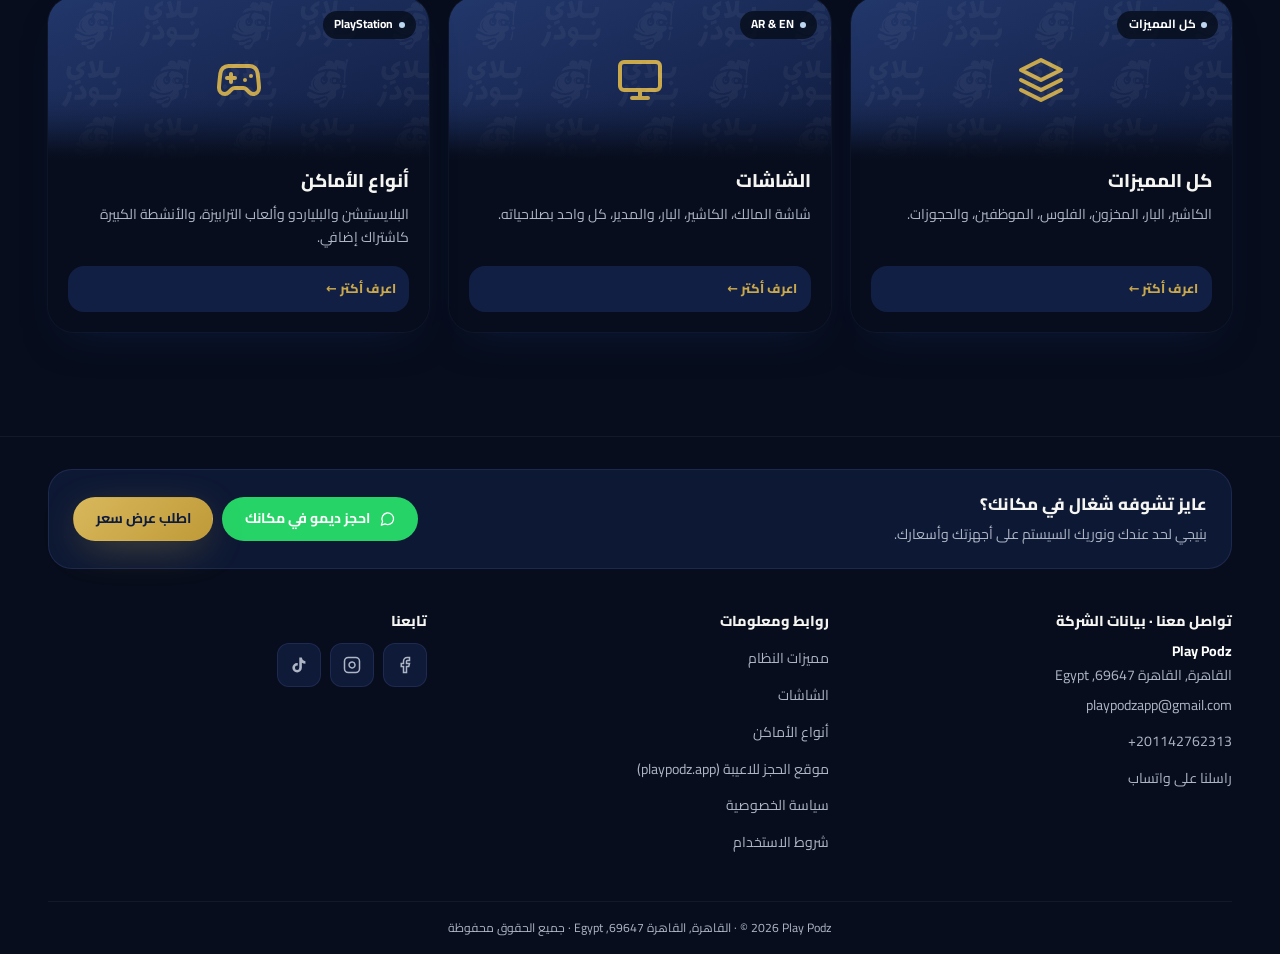
==== commit de3d3d4b: "feat(site): rewrite the B2B site for venue owners - Owner-language copy: money, cashier control and " ====
--- a/index.html
+++ b/index.html
@@ -1,18 +1,21 @@
 <!DOCTYPE html>
-<html lang="ar" dir="rtl" data-title-ar="play podz — نظام إدارة وتشغيل صالات الترفيه والألعاب" data-title-en="play podz — Entertainment Venue Operating System">
+<html lang="ar" dir="rtl" data-title-ar="Play Podz — سيستم إدارة أماكن البلايستيشن والألعاب" data-title-en="Play Podz — Management system for gaming lounges">
   <head>
     <meta charset="utf-8" />
     <meta name="viewport" content="width=device-width, initial-scale=1" />
-    <title>play podz — نظام إدارة وتشغيل صالات الترفيه والألعاب</title>
-    <meta name="description" content="نظام تشغيل سحابي متكامل لإدارة صالات الترفيه والألعاب (الكاشير، المالك، البار، المخزون، وقوائم انتظار واتساب) مربوط مباشرة بمنصة الحجز playpodz.app." />
+    <title>Play Podz — سيستم إدارة أماكن البلايستيشن والألعاب</title>
+    <meta name="description" content="سيستم Play Podz لأماكن البلايستيشن والألعاب: كاشير، بار، مخزون، مصاريف وأرباح، شيفتات، وحجوزات أونلاين مع طابور انتظار على واتساب. نجهزه في مكانك في يوم." />
     <meta name="theme-color" content="#0d1b3e" />
     <link rel="canonical" href="https://playpodzapp.com/" />
-    <meta property="og:site_name" content="play podz" />
-    <meta property="og:title" content="play podz — Entertainment Venue Operating System" />
-    <meta property="og:description" content="Complete B2B management platform for gaming lounges and entertainment venues, synced live with the playpodz.app marketplace." />
+    <meta property="og:site_name" content="Play Podz" />
+    <meta property="og:title" content="Play Podz — سيستم إدارة أماكن البلايستيشن والألعاب" />
+    <meta property="og:description" content="كاشير، بار، مخزون، فلوس، وحجوزات في سيستم واحد. تعرف كل جنيه دخل مكانك وخرج منين." />
     <meta property="og:type" content="website" />
     <meta property="og:url" content="https://playpodzapp.com/" />
-    <meta property="og:image" content="https://playpodzapp.com/assets/brand/logo-icon.png" />
+    <meta property="og:image" content="https://playpodzapp.com/assets/brand/og-image.png" />
+    <meta property="og:image:width" content="1200" />
+    <meta property="og:image:height" content="630" />
+    <meta name="twitter:card" content="summary_large_image" />
     <link rel="icon" type="image/png" href="./assets/brand/logo-icon.png" />
     <link rel="apple-touch-icon" href="./assets/brand/logo-icon.png" />
     <link rel="stylesheet" href="./assets/css/styles.css" />
@@ -22,9 +25,8 @@
         "@graph": [
           {
             "@type": "Organization",
-            "name": "play podz",
-            "alternateName": "PLAY PODZ HQ",
-            "url": "https://playpodzapp.com/",
+            "name": "Play Podz",
+                        "url": "https://playpodzapp.com/",
             "sameAs": [
               "https://playpodz.app/",
               "https://www.facebook.com/share/19SYsKV4va/",
@@ -45,7 +47,7 @@
           },
           {
             "@type": "SoftwareApplication",
-            "name": "play podz Venue OS",
+            "name": "Play Podz",
             "applicationCategory": "BusinessApplication",
             "operatingSystem": "Web",
             "url": "https://playpodzapp.com/",
@@ -62,25 +64,25 @@
         <div class="header-start">
           <a href="https://playpodz.app/" target="_blank" rel="noopener noreferrer" class="lg header-action-pill">
             <span style="color:#bed7f1">↗</span>
-            <span class="header-mobile-only" data-lang="ar">المنصة</span>
-            <span class="header-mobile-only" data-lang="en">App</span>
-            <span class="header-mobile-hide" data-lang="ar">زيارة منصتنا الرئيسية</span>
-            <span class="header-mobile-hide" data-lang="en">Visit Our Main Platform</span>
+            <span class="header-mobile-only" data-lang="ar">موقع الحجز</span>
+            <span class="header-mobile-only" data-lang="en">Booking</span>
+            <span class="header-mobile-hide" data-lang="ar">موقع الحجز للاعيبة</span>
+            <span class="header-mobile-hide" data-lang="en">Player booking site</span>
           </a>
         </div>
 
-        <a href="./" class="header-center-logo" aria-label="play podz home">
+        <a href="./" class="header-center-logo" aria-label="Play Podz home">
           
-        <span data-logo-morph role="img" aria-label="play podz" class="logo-morph-box size-top">
+        <span data-logo-morph role="img" aria-label="Play Podz" class="logo-morph-box size-top">
           <img data-logo-half="play" src="./assets/brand/logo-centered-gold.svg" alt="" class="logo-half logo-half-play" />
           <img data-logo-half="podz" src="./assets/brand/logo-centered-gold.svg" alt="" class="logo-half logo-half-podz" />
         </span>
         </a>
 
         <nav class="lg header-capsule-nav" dir="rtl" aria-label="Primary Navigation">
-          <a href="./" class="header-capsule-logo" aria-label="play podz home">
+          <a href="./" class="header-capsule-logo" aria-label="Play Podz home">
             
-        <span data-logo-morph role="img" aria-label="play podz" class="logo-morph-box size-cap">
+        <span data-logo-morph role="img" aria-label="Play Podz" class="logo-morph-box size-cap">
           <img data-logo-half="play" src="./assets/brand/logo-centered-gold.svg" alt="" class="logo-half logo-half-play" />
           <img data-logo-half="podz" src="./assets/brand/logo-centered-gold.svg" alt="" class="logo-half logo-half-podz" />
         </span>
@@ -88,8 +90,8 @@
           <span aria-hidden="true" class="header-capsule-divider"></span>
           <a href="./" class="header-nav-item lg-pill is-active"><span data-lang="ar">الرئيسية</span><span data-lang="en">Overview</span></a>
 <a href="./features/" class="header-nav-item "><span data-lang="ar">المميزات</span><span data-lang="en">Features</span></a>
-<a href="./panels/" class="header-nav-item "><span data-lang="ar">لوحات التحكم</span><span data-lang="en">Panels</span></a>
-<a href="./venues/" class="header-nav-item "><span data-lang="ar">القطاعات</span><span data-lang="en">Venues</span></a>
+<a href="./panels/" class="header-nav-item "><span data-lang="ar">الشاشات</span><span data-lang="en">Screens</span></a>
+<a href="./venues/" class="header-nav-item "><span data-lang="ar">الأماكن</span><span data-lang="en">Venues</span></a>
 <a href="./contact/" class="header-nav-item "><span data-lang="ar">اطلب عرض سعر</span><span data-lang="en">Request Quote</span></a>
         </nav>
 
@@ -110,8 +112,8 @@
         <div class="lg tablet-nav-inner">
           <a href="./" class="header-nav-item lg-pill is-active"><span data-lang="ar">الرئيسية</span><span data-lang="en">Overview</span></a>
 <a href="./features/" class="header-nav-item "><span data-lang="ar">المميزات</span><span data-lang="en">Features</span></a>
-<a href="./panels/" class="header-nav-item "><span data-lang="ar">لوحات التحكم</span><span data-lang="en">Panels</span></a>
-<a href="./venues/" class="header-nav-item "><span data-lang="ar">القطاعات</span><span data-lang="en">Venues</span></a>
+<a href="./panels/" class="header-nav-item "><span data-lang="ar">الشاشات</span><span data-lang="en">Screens</span></a>
+<a href="./venues/" class="header-nav-item "><span data-lang="ar">الأماكن</span><span data-lang="en">Venues</span></a>
 <a href="./contact/" class="header-nav-item "><span data-lang="ar">اطلب عرض سعر</span><span data-lang="en">Request Quote</span></a>
         </div>
       </nav>
@@ -133,11 +135,11 @@
         </a>
 <a href="./panels/" class="phone-tab-link ">
           <span class="phone-tab-icon" aria-hidden="true"><svg viewBox="0 0 24 24" fill="none" stroke="currentColor" stroke-width="2" stroke-linecap="round" stroke-linejoin="round"><rect width="18" height="14" x="3" y="4" rx="2"/><line x1="8" x2="16" y1="21" y2="21"/><line x1="12" x2="12" y1="18" y2="21"/></svg></span>
-          <span class="phone-tab-label"><span data-lang="ar">اللوحات</span><span data-lang="en">Panels</span></span>
+          <span class="phone-tab-label"><span data-lang="ar">الشاشات</span><span data-lang="en">Screens</span></span>
         </a>
 <a href="./venues/" class="phone-tab-link ">
           <span class="phone-tab-icon" aria-hidden="true"><svg viewBox="0 0 24 24" fill="none" stroke="currentColor" stroke-width="2" stroke-linecap="round" stroke-linejoin="round"><line x1="6" x2="10" y1="11" y2="11"/><line x1="8" x2="8" y1="9" y2="13"/><line x1="15" x2="15.01" y1="12" y2="12"/><line x1="18" x2="18.01" y1="10" y2="10"/><path d="M17.32 5H6.68a4 4 0 0 0-3.978 3.59c-.006.052-.01.101-.017.152C2.604 9.416 2 14.456 2 16a3 3 0 0 0 3 3c1 0 1.5-.5 2-1l1.414-1.414A2 2 0 0 1 9.828 16h4.344a2 2 0 0 1 1.414.586L17 18c.5.5 1 1 2 1a3 3 0 0 0 3-3c0-1.545-.604-6.584-.685-7.258-.007-.05-.011-.1-.017-.151A4 4 0 0 0 17.32 5z"/></svg></span>
-          <span class="phone-tab-label"><span data-lang="ar">القطاعات</span><span data-lang="en">Venues</span></span>
+          <span class="phone-tab-label"><span data-lang="ar">الأماكن</span><span data-lang="en">Venues</span></span>
         </a>
 <a href="./contact/" class="phone-tab-link ">
           <span class="phone-tab-icon" aria-hidden="true"><svg viewBox="0 0 24 24" fill="none" stroke="currentColor" stroke-width="2" stroke-linecap="round" stroke-linejoin="round"><path d="M7.9 20A9 9 0 1 0 4 16.1L2 22Z"/></svg></span>
@@ -183,40 +185,20 @@
 
           <h1 class="hero-h1">
             <span data-lang="ar">اللعبة في ايدك!</span>
-            <span data-lang="en">The game is in your hand!</span>
+            <span data-lang="en">Plug Into Your Game!</span>
           </h1>
-          <p lang="en" dir="ltr" class="hero-tagline-en">PLUG INTO YOUR GAME!</p>
+          <p lang="en" dir="ltr" class="hero-tagline-en" data-lang="ar">Plug Into Your Game!</p>
 
           <p class="hero-sub-copy">
-            <span data-lang="ar">
-              أدِر الأجهزة والجلسات والكاشير والبار والمخزون في ثانية.<br />
-              الصالة زحمة؟ <span class="hero-sub-hl">هنبعت واتساب أوتوماتيك</span> لأول لاعب في الانتظار أول ما جهاز يفضى.
-            </span>
-            <span data-lang="en">
-              Run stations, live timers, cashier, bar POS, and inventory in a second.<br />
-              Floor full? <span class="hero-sub-hl">We auto-WhatsApp the next player</span> the moment a station frees up.
-            </span>
+            <span data-lang="ar">سيستم واحد للكاشير والبار والمخزون والفلوس والحجوزات.<br />تعرف كل جنيه دخل مكانك وخرج منين، <span class="hero-sub-hl">حتى وانت مش موجود.</span></span><span data-lang="en">One system for your cashier, bar, stock, money and bookings.<br />Know where every pound came from and went, <span class="hero-sub-hl">even when you are not there.</span></span>
           </p>
-
           <p class="live-status-line">
             <span aria-hidden="true" class="live-dot"></span>
-            <span data-lang="ar">5 لوحات تشغيل متزامنة · مربوط مباشرة بمنصة الحجز playpodz.app</span>
-            <span data-lang="en">5 Live Synced Role Panels · Connected to playpodz.app Marketplace</span>
+            <span data-lang="ar">شغال دلوقتي في دمياط الجديدة · بيشتغل على اللابتوب والتابلت والموبايل</span><span data-lang="en">Live in New Damietta · Works on laptop, tablet and phone</span>
           </p>
-
           <div class="hero-cta-row">
-            <a href="./contact/" class="btn btn-primary">
-              <span data-lang="ar">اطلب عرض سعر لصالتك</span>
-              <span data-lang="en">Request a Quote</span>
-            </a>
-            <a href="https://playpodz.app/" target="_blank" rel="noopener noreferrer" class="lg btn">
-              <span data-lang="ar">زيارة منصتنا الرئيسية</span>
-              <span data-lang="en">Visit Our Main Platform</span>
-            </a>
-            <a href="https://wa.me/201142762313" target="_blank" rel="noopener noreferrer" class="btn btn-whatsapp">
-              <span data-lang="ar">واتساب المبيعات</span>
-              <span data-lang="en">WhatsApp Sales</span>
-            </a>
+            <a href="https://wa.me/201142762313?text=%D8%A3%D9%87%D9%84%D8%A7%D9%8B%20Play%20Podz%D8%8C%20%D8%B9%D8%A7%D9%8A%D8%B2%20%D8%A3%D8%AD%D8%AC%D8%B2%20%D8%AF%D9%8A%D9%85%D9%88%20%D9%84%D9%84%D8%B3%D9%8A%D8%B3%D8%AA%D9%85%20%D9%81%D9%8A%20%D9%85%D9%83%D8%A7%D9%86%D9%8A." target="_blank" rel="noopener noreferrer" class="btn btn-whatsapp" data-lead="demo"><svg class="pp-ic" width="1.1em" height="1.1em" viewBox="0 0 24 24" fill="none" stroke="currentColor" stroke-width="2" stroke-linecap="round" stroke-linejoin="round" aria-hidden="true"><path d="M7.9 20A9 9 0 1 0 4 16.1L2 22Z"/></svg><span data-lang="ar">احجز ديمو في مكانك</span><span data-lang="en">Book a demo at your venue</span></a><a href="./contact/" class="btn btn-primary"><span data-lang="ar">اطلب عرض سعر</span><span data-lang="en">Request a quote</span></a>
+            <a href="#pricing" class="lg btn"><span data-lang="ar">الأسعار</span><span data-lang="en">Pricing</span></a>
           </div>
         </div>
       </section>
@@ -224,417 +206,157 @@
       <!-- Fade marker: navy above, fading cleanly into obsidian #070d1c right here -->
       <div id="fade-start-marker" aria-hidden="true"></div>
 
-      <!-- Interactive Venue OS Command Center -->
-      <section class="steps-section reveal">
-        <div class="container">
-          <div style="display:flex;flex-wrap:wrap;align-items:flex-end;justify-content:space-between;gap:1rem;margin-bottom:1.25rem;">
-            <div>
-              <span class="kicker-pill">
-                <span>⚡</span>
-                <span data-lang="ar">معاينة حية للوحات السيستم</span>
-                <span data-lang="en">INTERACTIVE SYSTEM PREVIEW</span>
-              </span>
-              <h2 class="section-heading">
-                <span data-lang="ar">شوف لوحات التحكم اللي بيدير بيها فريقك الصالة</span>
-                <span data-lang="en">Experience the Panels Your Team Uses Every Day</span>
-              </h2>
-            </div>
-            <a href="./panels/" class="lg header-action-pill">
-              <span data-lang="ar">تفاصيل الـ 5 لوحات ←</span>
-              <span data-lang="en">Explore All 5 Panels →</span>
-            </a>
-          </div>
-
-          <div class="os-cockpit-shell" data-tab-group>
-            <div class="os-cockpit-inner">
-              <div class="chip-rail" role="tablist">
-                <button type="button" class="chip-btn is-active" data-os-tab="owner" role="tab" aria-selected="true">
-                  <span>👑</span>
-                  <span data-lang="ar">لوحة المالك (Owner Cockpit)</span>
-                  <span data-lang="en">Owner Cockpit</span>
-                </button>
-                <button type="button" class="chip-btn" data-os-tab="cashier" role="tab" aria-selected="false">
-                  <span>🖥️</span>
-                  <span data-lang="ar">شاشة الكاشير (Floor View)</span>
-                  <span data-lang="en">Cashier Floor View</span>
-                </button>
-                <button type="button" class="chip-btn" data-os-tab="bar" role="tab" aria-selected="false">
-                  <span>☕</span>
-                  <span data-lang="ar">لوحة البار والمخزون</span>
-                  <span data-lang="en">Bar &amp; Stock POS</span>
-                </button>
-                <button type="button" class="chip-btn" data-os-tab="wa" role="tab" aria-selected="false">
-                  <span>💬</span>
-                  <span data-lang="ar">إشعارات واتساب التلقائية</span>
-                  <span data-lang="en">WhatsApp Notify Me</span>
-                </button>
-              </div>
-
-              <div class="os-panel is-active" data-os-panel="owner">
-                <div class="grid-4">
-                  <div class="kpi-tile">
-                    <div class="kpi-tile-label"><span data-lang="ar">نسبة استخدام الأجهزة اليوم</span><span data-lang="en">Today's Station Utilization</span></div>
-                    <div class="kpi-tile-val" style="color:#4ade80">78.4%</div>
-                  </div>
-                  <div class="kpi-tile">
-                    <div class="kpi-tile-label"><span data-lang="ar">الإيراد / ساعة تشغيل</span><span data-lang="en">Revenue / Operating Hour</span></div>
-                    <div class="kpi-tile-val" style="color:#e0c578">685 EGP</div>
-                  </div>
-                  <div class="kpi-tile">
-                    <div class="kpi-tile-label"><span data-lang="ar">الجلسات النشطة حالياً</span><span data-lang="en">Active Live Sessions</span></div>
-                    <div class="kpi-tile-val" style="color:#bed7f1">12 / 15</div>
-                  </div>
-                  <div class="kpi-tile">
-                    <div class="kpi-tile-label"><span data-lang="ar">الإيراد المفقود من الخمول</span><span data-lang="en">Idle Station Loss</span></div>
-                    <div class="kpi-tile-val" style="color:#fca5a5">150 EGP</div>
-                  </div>
-                </div>
-                <div class="peak-chart-box">
-                  <div style="display:flex;justify-content:space-between;align-items:center;font-size:0.8rem;">
-                    <span style="font-weight:700;color:#d8cbb3;"><span data-lang="ar">ساعات الذروة (آخر 7 أيام)</span><span data-lang="en">Peak Hours (Last 7 Days)</span></span>
-                    <span style="color:var(--muted-foreground);font-size:0.75rem;"><span data-lang="ar">الأعمدة الذهبية = ساعات الذروة</span><span data-lang="en">Gold bars = Peak demand</span></span>
-                  </div>
-                  <div class="peak-bars" aria-hidden="true">
-                    <div class="peak-bar" style="height:24%"></div>
-                    <div class="peak-bar" style="height:32%"></div>
-                    <div class="peak-bar" style="height:40%"></div>
-                    <div class="peak-bar" style="height:55%"></div>
-                    <div class="peak-bar" style="height:68%"></div>
-                    <div class="peak-bar is-peak" style="height:88%"></div>
-                    <div class="peak-bar is-peak" style="height:100%"></div>
-                    <div class="peak-bar is-peak" style="height:94%"></div>
-                    <div class="peak-bar is-peak" style="height:82%"></div>
-                    <div class="peak-bar" style="height:64%"></div>
-                    <div class="peak-bar" style="height:46%"></div>
-                    <div class="peak-bar" style="height:28%"></div>
-                  </div>
-                </div>
-              </div>
-
-              <div class="os-panel" data-os-panel="cashier">
-                <div class="grid-4">
-                  <div class="kpi-tile">
-                    <div style="display:flex;justify-content:space-between;font-size:0.82rem;font-weight:800;">
-                      <span>VIP Room 01 · PS5</span>
-                      <span style="color:#fca5a5"><span data-lang="ar">في جلسة</span><span data-lang="en">Busy</span></span>
-                    </div>
-                    <div dir="ltr" style="margin-top:0.4rem;font-size:0.86rem;font-family:monospace;font-weight:800;color:#fff;" data-live-seconds="6130">01:42:10</div>
-                    <div style="margin-top:0.15rem;font-size:0.76rem;color:var(--muted-foreground);">F&amp;B: 120 EGP</div>
-                  </div>
-                  <div class="kpi-tile">
-                    <div style="display:flex;justify-content:space-between;font-size:0.82rem;font-weight:800;">
-                      <span>Zone A · PS5 Pro</span>
-                      <span style="color:#4ade80"><span data-lang="ar">متاح</span><span data-lang="en">Free</span></span>
-                    </div>
-                    <div style="margin-top:0.45rem;font-size:0.8rem;color:var(--muted-foreground);"><span data-lang="ar">جاهز لبدء جلسة زائر أو حجز</span><span data-lang="en">Ready for walk-in or QR booking</span></div>
-                  </div>
-                  <div class="kpi-tile">
-                    <div style="display:flex;justify-content:space-between;font-size:0.82rem;font-weight:800;">
-                      <span>Escape Room · Vault</span>
-                      <span style="color:#fcd34d"><span data-lang="ar">محجوز</span><span data-lang="en">Reserved</span></span>
-                    </div>
-                    <div style="margin-top:0.45rem;font-size:0.8rem;color:var(--muted-foreground);"><span data-lang="ar">تأكيد حضور اللاعب بكود QR</span><span data-lang="en">Online Booking · QR Check-in</span></div>
-                  </div>
-                  <div class="kpi-tile">
-                    <div style="display:flex;justify-content:space-between;font-size:0.82rem;font-weight:800;">
-                      <span>Billiards 02</span>
-                      <span style="color:#fca5a5"><span data-lang="ar">في جلسة</span><span data-lang="en">Busy</span></span>
-                    </div>
-                    <div dir="ltr" style="margin-top:0.4rem;font-size:0.86rem;font-family:monospace;font-weight:800;color:#fff;" data-live-seconds="3250">00:54:10</div>
-                    <div style="margin-top:0.15rem;font-size:0.76rem;color:#bed7f1;"><span data-lang="ar">طابور الانتظار: 3 لاعبين</span><span data-lang="en">Waitlist: 3 players</span></div>
-                  </div>
-                </div>
-              </div>
-
-              <div class="os-panel" data-os-panel="bar">
-                <div class="grid-2">
-                  <div class="kpi-tile">
-                    <div style="display:flex;justify-content:space-between;font-size:0.84rem;font-weight:800;">
-                      <span>Order #418 · VIP Room 01</span>
-                      <span style="color:#fcd34d"><span data-lang="ar">قيد التحضير</span><span data-lang="en">Pending</span></span>
-                    </div>
-                    <div style="margin-top:0.4rem;font-size:0.82rem;color:var(--muted-foreground);">2× Iced Spanish Latte · 1× Chicken Fries — طلب QR من الغرفة</div>
-                  </div>
-                  <div class="kpi-tile">
-                    <div style="display:flex;justify-content:space-between;font-size:0.84rem;font-weight:800;">
-                      <span>Stock &amp; COGS Auto-Sync</span>
-                      <span style="color:#4ade80"><span data-lang="ar">مربوط بالجلسة</span><span data-lang="en">Billed to Session</span></span>
-                    </div>
-                    <div style="margin-top:0.4rem;font-size:0.82rem;color:var(--muted-foreground);"><span data-lang="ar">خصم تلقائي من رصيد المخزون وحساب هامش الربح بالتكلفة المرجحة</span><span data-lang="en">Instant inventory deduction and weighted-average COGS margin</span></div>
-                  </div>
-                </div>
-              </div>
-
-              <div class="os-panel" data-os-panel="wa">
-                <div style="background:#0f2922;border:1px solid rgba(37,211,102,0.38);border-radius:1.15rem;padding:1.15rem;color:#e9fbf2;">
-                  <div style="display:flex;justify-content:space-between;font-size:0.78rem;font-weight:800;color:#86efac;margin-bottom:0.45rem;">
-                    <span>WhatsApp Business API · play podz</span>
-                    <span>Notify Me FIFO</span>
-                  </div>
-                  <p style="margin:0;font-size:0.9rem;">
-                    <span data-lang="ar">الغرفة اللي كنت مستنيها بقت متاحة دلوقتي. عندك 60 ثانية تأكد انك هتيجي أو هتروح للي بعدك في قائمة الانتظار.</span>
-                    <span data-lang="en">The room you were waiting for is now available. You have 60 seconds to confirm you're coming before your turn passes to the next player.</span>
-                  </p>
-                </div>
-              </div>
-            </div>
-          </div>
-        </div>
-      </section>
-
-      <!-- HowToBook-style 4 Animated Scene Cards for B2B Venue OS -->
-      <section class="steps-section reveal">
-        <div aria-hidden="true" class="steps-glow"></div>
-        <div class="container">
-          <div>
-            <span class="kicker-pill">
-              <span>🎮</span>
-              <span data-lang="ar">إزاي السيستم بيشغّل صالتك</span>
-              <span data-lang="en">HOW VENUE OS WORKS</span>
-            </span>
-            <h2 class="section-heading">
-              <span data-lang="ar">رحلة التشغيل والأرباح في 4 خطوات</span>
-              <span data-lang="en">From Booking to Ledger in 4 Automated Steps</span>
-            </h2>
-            <p class="section-sub">
-              <span data-lang="ar">كل خطوة متصلة تلقائياً بين تطبيق اللاعب وشاشة الكاشير ولوحة المالك.</span>
-              <span data-lang="en">Every step flows automatically between the player app, cashier floor view, and owner cockpit.</span>
-            </p>
-          </div>
-
-          <ol class="steps-grid">
-            <li>
-              <div class="step-ring-card step-ring-gold">
-                <div class="step-inner-card">
-                  <div aria-hidden="true" class="step-top-blur"></div>
-                  <div class="step-scene">
-                    <div class="scene-dots-bg"></div>
-                    <div style="position:absolute;inset:0;display:flex;flex-direction:column;align-items:center;justify-content:center;gap:0.45rem;">
-                      <div class="scene-pin-bounce" style="background:#C9A84C;color:#0D1B3E;padding:0.35rem 0.75rem;border-radius:999px;font-size:0.76rem;font-weight:900;box-shadow:0 8px 20px rgba(201,168,76,0.45);">
-                        <span data-lang="ar">صالتك على الخريطة · 6 متاح</span>
-                        <span data-lang="en">Live on Map · 6 Free Now</span>
-                      </div>
-                      <div style="font-size:0.72rem;color:#BED7F1;background:rgba(7,13,28,0.75);padding:0.25rem 0.65rem;border-radius:999px;border:1px solid rgba(190,215,241,0.25);">
-                        playpodz.app ↔ Floor View
-                      </div>
-                    </div>
-                  </div>
-                  <div class="step-title-row">
-                    <span class="step-num-badge">1</span>
-                    <h3 class="step-title"><span data-lang="ar">ظهور حي وحجز فوري</span><span data-lang="en">Live Map &amp; Instant Booking</span></h3>
-                  </div>
-                  <p class="step-desc"><span data-lang="ar">حالة أجهزتك تتحدث كل 10 ثواني على playpodz.app ليستقبل الكاشير حجوزات جاهزة ومؤكدة.</span><span data-lang="en">Your live station availability syncs every 10s so players book free rooms without phone calls.</span></p>
-                </div>
-              </div>
-            </li>
-
-            <li>
-              <div class="step-ring-card step-ring-sky">
-                <div class="step-inner-card">
-                  <div aria-hidden="true" class="step-top-blur"></div>
-                  <div class="step-scene" style="padding:0.75rem;display:flex;flex-direction:column;justify-content:space-between;">
-                    <div style="display:flex;align-items:center;justify-content:space-between;background:rgba(255,255,255,0.06);border-radius:0.75rem;padding:0.4rem 0.6rem;">
-                      <span style="font-size:0.75rem;font-weight:700;color:#fff;">VIP Room · PS5</span>
-                      <span style="font-size:0.68rem;font-weight:800;color:#BED7F1;background:rgba(190,215,241,0.18);padding:0.15rem 0.5rem;border-radius:999px;">Notify Me · FIFO</span>
-                    </div>
-                    <div class="scene-wa-toast">
-                      <span style="width:1.75rem;height:1.75rem;border-radius:999px;background:#25D366;color:#fff;display:grid;place-items:center;font-size:0.85rem;flex-shrink:0;">💬</span>
-                      <div>
-                        <div style="font-size:10px;font-weight:700;color:#5B6475;">WhatsApp · play podz</div>
-                        <div style="font-size:11px;font-weight:800;color:#0D1B3E;"><span data-lang="ar">الغرفة بقت فاضية! أكد حضورك</span><span data-lang="en">Room is free! Confirm arrival</span></div>
-                      </div>
-                    </div>
-                  </div>
-                  <div class="step-title-row">
-                    <span class="step-num-badge">2</span>
-                    <h3 class="step-title"><span data-lang="ar">طابور انتظار واتساب</span><span data-lang="en">WhatsApp Notify Me Queue</span></h3>
-                  </div>
-                  <p class="step-desc"><span data-lang="ar">لما الصالة تكون كاملة، السيستم بيبعت واتساب أوتوماتيك لأول لاعب في الطابور أول ما جهاز يفضى.</span><span data-lang="en">When full, our FIFO waitlist automatically messages the next player via WhatsApp the second a spot opens.</span></p>
-                </div>
-              </div>
-            </li>
-
-            <li>
-              <div class="step-ring-card step-ring-sand">
-                <div class="step-inner-card">
-                  <div aria-hidden="true" class="step-top-blur"></div>
-                  <div class="step-scene" style="display:flex;align-items:center;justify-content:center;gap:0.85rem;">
-                    <div class="qr-frame">
-                      <span class="qr-corner tl"></span><span class="qr-corner tr"></span>
-                      <span class="qr-corner bl"></span><span class="qr-corner br"></span>
-                      <img src="./assets/brand/qr-sample.png" alt="" class="qr-img" />
-                      <span class="qr-laser"></span>
-                    </div>
-                    <div style="border-radius:0.75rem;border:1px solid rgba(216,203,179,0.35);background:rgba(216,203,179,0.12);padding:0.45rem 0.65rem;text-align:center;">
-                      <div style="font-size:0.68rem;color:#D8CBB3;font-weight:700;">Room QR</div>
-                      <div dir="ltr" style="font-family:monospace;font-size:0.95rem;font-weight:800;color:#fff;">01:24</div>
-                    </div>
-                  </div>
-                  <div class="step-title-row">
-                    <span class="step-num-badge">3</span>
-                    <h3 class="step-title"><span data-lang="ar">مسح QR وطلبات البار</span><span data-lang="en">Room QR &amp; Bar POS</span></h3>
-                  </div>
-                  <p class="step-desc"><span data-lang="ar">يمسح اللاعب كود الغرفة لمتابعة وقته وطلب المشروبات والمأكولات مباشرة لشاشة البار مع خصم المخزون.</span><span data-lang="en">Players scan the station QR to track live session time and order F&amp;B directly to the Bar panel.</span></p>
-                </div>
-              </div>
-            </li>
-
-            <li>
-              <div class="step-ring-card step-ring-gold">
-                <div class="step-inner-card">
-                  <div aria-hidden="true" class="step-top-blur"></div>
-                  <div class="step-scene" style="display:flex;align-items:center;justify-content:center;">
-                    <div style="position:relative;width:5.8rem;height:5.8rem;">
-                      <svg viewBox="0 0 80 80" style="width:100%;height:100%;transform:rotate(-90deg);">
-                        <circle cx="40" cy="40" r="33" fill="none" stroke="rgba(255,255,255,0.08)" stroke-width="7" />
-                        <circle cx="40" cy="40" r="33" fill="none" stroke="#C9A84C" stroke-width="7" stroke-linecap="round" stroke-dasharray="207" stroke-dashoffset="42" />
-                      </svg>
-                      <div style="position:absolute;inset:0;display:flex;flex-direction:column;align-items:center;justify-content:center;">
-                        <span dir="ltr" style="font-size:1.15rem;font-weight:900;color:#fff;">82%</span>
-                        <span style="font-size:9.5px;font-weight:700;color:#C9A84C;">P&amp;L · Live</span>
-                      </div>
-                    </div>
-                    <span dir="ltr" class="float-badge-anim" style="position:absolute;inset-inline-end:14%;top:18%;background:#C9A84C;color:#0D1B3E;border-radius:999px;padding:0.15rem 0.5rem;font-size:10.5px;font-weight:900;">+XP</span>
-                  </div>
-                  <div class="step-title-row">
-                    <span class="step-num-badge">4</span>
-                    <h3 class="step-title"><span data-lang="ar">دفاتر ثابتة وولاء</span><span data-lang="en">Immutable P&amp;L &amp; Loyalty</span></h3>
-                  </div>
-                  <p class="step-desc"><span data-lang="ar">تقفيل فوري للفاتورة (كاش/أونلاين/نقاط) في دفاتر مالية غير قابلة للتلاعب مع تقارير الأرباح والخسائر.</span><span data-lang="en">Every session settles into immutable revenue ledgers with automated XP loyalty and branch P&amp;L reports.</span></p>
-                </div>
-              </div>
-            </li>
-          </ol>
-        </div>
-      </section>
-
-      <!-- Before vs After Operational Comparison -->
-      <section class="steps-section reveal">
-        <div class="container">
-          <div style="margin-bottom:1.5rem;">
-            <span class="kicker-pill"><span>🔄</span><span data-lang="ar">الفرق الفعلي في التشغيل</span><span data-lang="en">BEFORE &amp; AFTER</span></span>
-            <h2 class="section-heading"><span data-lang="ar">ودّع فوضى الواتساب والورقة إلى الأبد</span><span data-lang="en">Leave Manual WhatsApp &amp; Paper Chaos Behind</span></h2>
-          </div>
-
-          <div class="grid-2">
-            <div class="compare-box compare-before">
-              <h3 style="margin:0;font-size:1.15rem;font-weight:800;color:#fca5a5;"><span data-lang="ar">قبل play podz</span><span data-lang="en">Before play podz</span></h3>
-              <ul class="compare-list">
-                <li><span style="color:#f87171;font-weight:900;">✕</span><span data-lang="ar">تعارض حجوزات الواتساب والمكالمات وخسارة عملاء عند امتلاء الصالة.</span><span data-lang="en">Double bookings on WhatsApp and lost walk-away demand when full.</span></li>
-                <li><span style="color:#f87171;font-weight:900;">✕</span><span data-lang="ar">غياب حساب الإيراد المفقود من الأجهزة الخاملة أو تكلفة مخزون الكافيه.</span><span data-lang="en">Zero visibility into idle-station losses or real F&amp;B stock COGS.</span></li>
-                <li><span style="color:#f87171;font-weight:900;">✕</span><span data-lang="ar">حجوزات وهمية وعدم الحضور (No-Show) بدون أي حماية أو تحصيل.</span><span data-lang="en">Unchecked no-shows with zero financial protection or debt recovery.</span></li>
-              </ul>
-            </div>
-
-            <div class="compare-box compare-after">
-              <h3 style="margin:0;font-size:1.15rem;font-weight:800;color:#e0c578;"><span data-lang="ar">مع play podz Venue OS</span><span data-lang="en">With play podz Venue OS</span></h3>
-              <ul class="compare-list">
-                <li><span style="color:#e0c578;font-weight:900;">✓</span><span data-lang="ar">خريطة صالة حية متزامنة مع الحجوزات الأونلاين وطابور Notify Me التلقائي.</span><span data-lang="en">Live Floor View synced with online reservations and auto WhatsApp waitlists.</span></li>
-                <li><span style="color:#e0c578;font-weight:900;">✓</span><span data-lang="ar">دفاتر مالية ثابتة، تقارير P&amp;L، مخزون بالمتوسط المرجح، وسجل نشاط الموظفين.</span><span data-lang="en">Immutable ledgers, P&amp;L analytics, weighted-average stock, and staff Audit Logs.</span></li>
-                <li><span style="color:#e0c578;font-weight:900;">✓</span><span data-lang="ar">حماية عدم الحضور + نقاط ولاء ورتب XP تحول الزوار لعملاء دائمين.</span><span data-lang="en">No-show debt protection + XP loyalty ranks driving repeat player visits.</span></li>
-              </ul>
-            </div>
-          </div>
-        </div>
-      </section>
-
-      <!-- LoungeCard-Style Showcase of Pages -->
-      <section class="steps-section reveal">
-        <div class="container">
-          <div style="margin-bottom:1.5rem;">
-            <span class="kicker-pill"><span>✨</span><span data-lang="ar">أقسام المنصة</span><span data-lang="en">EXPLORE THE PLATFORM</span></span>
-            <h2 class="section-heading"><span data-lang="ar">تعمّق في كل تفاصيل النظام</span><span data-lang="en">Dive Deeper Into Every Module</span></h2>
-          </div>
-
-          <div class="grid-3">
-            <a href="./features/" class="family-card">
-              <div class="family-card-cover cover-placeholder">
-                <div class="family-card-top-pills"><span class="dark-status-chip"><span class="live-dot" style="width:6px;height:6px"></span> Core + Growth</span></div>
-                <span style="font-size:3rem;">⚙️</span>
-                <div class="card-photo-fade"></div>
-              </div>
-              <div class="family-card-body">
-                <div>
-                  <h3 style="margin:0;font-size:1.15rem;font-weight:800;"><span data-lang="ar">كل مميزات النظام</span><span data-lang="en">All Platform Features</span></h3>
-                  <p style="margin:0.4rem 0 0;font-size:0.88rem;color:var(--muted-foreground);"><span data-lang="ar">المؤقتات، قوائم انتظار واتساب، طلبات الغرف عبر QR، المخزون، والدفاتر المالية الثابتة.</span><span data-lang="en">Live timers, WhatsApp Notify Me queues, room QR F&amp;B, stock costing, and immutable P&amp;L.</span></p>
-                </div>
-                <div class="availability-shell">
-                  <span class="availability-badge">9+</span>
-                  <span style="font-size:0.78rem;font-weight:700;color:var(--muted-foreground);"><span data-lang="ar">وحدات متكاملة</span><span data-lang="en">Core Modules</span></span>
-                  <span style="margin-inline-start:auto;font-size:0.75rem;font-weight:800;color:var(--primary);">→</span>
-                </div>
-              </div>
-            </a>
-
-            <a href="./panels/" class="family-card">
-              <div class="family-card-cover cover-placeholder">
-                <div class="family-card-top-pills"><span class="dark-status-chip"><span class="live-dot" style="width:6px;height:6px"></span> AR &amp; EN</span></div>
-                <span style="font-size:3rem;">🖥️</span>
-                <div class="card-photo-fade"></div>
-              </div>
-              <div class="family-card-body">
-                <div>
-                  <h3 style="margin:0;font-size:1.15rem;font-weight:800;"><span data-lang="ar">لوحات التحكم الخمسة</span><span data-lang="en">The 5 Role Panels</span></h3>
-                  <p style="margin:0.4rem 0 0;font-size:0.88rem;color:var(--muted-foreground);"><span data-lang="ar">لوحة المالك، شاشة الكاشير، لوحة البار، بوابة الموظفين، وإدارة الفروع المتعددة.</span><span data-lang="en">Owner Cockpit, Cashier Floor View, Bar Dashboard, Staff Portal, and Multi-Branch Admin.</span></p>
-                </div>
-                <div class="availability-shell">
-                  <span class="availability-badge green">5</span>
-                  <span style="font-size:0.78rem;font-weight:700;color:var(--muted-foreground);"><span data-lang="ar">لوحات متخصصة</span><span data-lang="en">Role Panels</span></span>
-                  <span style="margin-inline-start:auto;font-size:0.75rem;font-weight:800;color:var(--primary);">→</span>
-                </div>
-              </div>
-            </a>
-
-            <a href="./venues/" class="family-card">
-              <div class="family-card-cover cover-placeholder">
-                <div class="family-card-top-pills"><span class="dark-status-chip"><span class="live-dot" style="width:6px;height:6px"></span> Multi-Activity</span></div>
-                <span style="font-size:3rem;">🎯</span>
-                <div class="card-photo-fade"></div>
-              </div>
-              <div class="family-card-body">
-                <div>
-                  <h3 style="margin:0;font-size:1.15rem;font-weight:800;"><span data-lang="ar">القطاعات ومُهيّئ الصالات</span><span data-lang="en">Venues &amp; Configurator</span></h3>
-                  <p style="margin:0.4rem 0 0;font-size:0.88rem;color:var(--muted-foreground);"><span data-lang="ar">بلايستيشن، بلياردو، بولينج، ترامبولين، غرف هروب، وليزر تاج مع أداة تحديد باقة صالتك.</span><span data-lang="en">PlayStation, Billiards, Bowling, Trampoline, Escape Rooms &amp; Laser Tag + live configurator.</span></p>
-                </div>
-                <div class="availability-shell">
-                  <span class="availability-badge sky">6+</span>
-                  <span style="font-size:0.78rem;font-weight:700;color:var(--muted-foreground);"><span data-lang="ar">أنشطة ترفيهية</span><span data-lang="en">Venue Formats</span></span>
-                  <span style="margin-inline-start:auto;font-size:0.75rem;font-weight:800;color:var(--primary);">→</span>
-                </div>
-              </div>
-            </a>
-          </div>
-        </div>
-      </section>
-    </main>
+      <section class="steps-section reveal"><div class="container">
+<div class="pp-sec-head"><span class="kicker-pill"><svg class="pp-ic" width="1.1em" height="1.1em" viewBox="0 0 24 24" fill="none" stroke="currentColor" stroke-width="2" stroke-linecap="round" stroke-linejoin="round" aria-hidden="true"><path d="M2 12s3-7 10-7 10 7 10 7-3 7-10 7-10-7-10-7Z"/><circle cx="12" cy="12" r="3"/></svg><span data-lang="ar">ليه Play Podz</span><span data-lang="en">WHY PLAY PODZ</span></span><h2 class="section-heading"><span data-lang="ar">السيستم اللي بيجاوب على أسئلتك انت</span><span data-lang="en">A system that answers the owner's questions</span></h2><p class="section-sub"><span data-lang="ar">مش مجرد تايمر. كاشير وبار ومخزون ومصاريف وحجوزات في مكان واحد، وأرقامهم مربوطة ببعض.</span><span data-lang="en">Not just a timer: cashier, bar, stock, expenses and bookings in one place, with numbers that add up.</span></p></div>
+<div class="grid-3"><article class="pp-card pp-pain">
+  <div class="pp-pain-icon"><svg class="pp-ic" width="1.5rem" height="1.5rem" viewBox="0 0 24 24" fill="none" stroke="currentColor" stroke-width="2" stroke-linecap="round" stroke-linejoin="round" aria-hidden="true"><rect width="20" height="12" x="2" y="6" rx="2"/><circle cx="12" cy="12" r="2"/><path d="M6 12h.01M18 12h.01"/></svg></div>
+  <p class="pp-pain-q"><span data-lang="ar">آخر الشهر مش عارف كسبت كام؟</span><span data-lang="en">End of month and no idea what you made?</span></p>
+  <h3 class="pp-card-title"><span data-lang="ar">كل جنيه دخل وخرج قدامك</span><span data-lang="en">Every pound in and out, in front of you</span></h3>
+  <ul class="pp-bullets"><li><svg class="pp-ic" width="1.1em" height="1.1em" viewBox="0 0 24 24" fill="none" stroke="currentColor" stroke-width="2" stroke-linecap="round" stroke-linejoin="round" aria-hidden="true"><path d="M20 6 9 17l-5-5"/></svg><span><span data-lang="ar">الإيراد بكل طريقة دفع: كاش، محفظة، InstaPay، فيزا</span><span data-lang="en">Revenue by payment method: cash, wallet, InstaPay, card</span></span></li><li><svg class="pp-ic" width="1.1em" height="1.1em" viewBox="0 0 24 24" fill="none" stroke="currentColor" stroke-width="2" stroke-linecap="round" stroke-linejoin="round" aria-hidden="true"><path d="M20 6 9 17l-5-5"/></svg><span><span data-lang="ar">المصاريف الثابتة والمتغيرة والمرتبات، وصافي الربح</span><span data-lang="en">Fixed and variable costs, salaries, and net profit</span></span></li><li><svg class="pp-ic" width="1.1em" height="1.1em" viewBox="0 0 24 24" fill="none" stroke="currentColor" stroke-width="2" stroke-linecap="round" stroke-linejoin="round" aria-hidden="true"><path d="M20 6 9 17l-5-5"/></svg><span><span data-lang="ar">مقارنة بنفس الشهر السنة اللي فاتت، وتقرير أسبوعي وشهري يوصلك</span><span data-lang="en">Same month last year, plus weekly and monthly reports sent to you</span></span></li></ul>
+</article><article class="pp-card pp-pain">
+  <div class="pp-pain-icon"><svg class="pp-ic" width="1.5rem" height="1.5rem" viewBox="0 0 24 24" fill="none" stroke="currentColor" stroke-width="2" stroke-linecap="round" stroke-linejoin="round" aria-hidden="true"><path d="M20 13c0 5-3.5 7.5-7.66 8.95a1 1 0 0 1-.67-.01C7.5 20.5 4 18 4 13V6a1 1 0 0 1 1-1c2 0 4.5-1.2 6.24-2.72a1.17 1.17 0 0 1 1.52 0C14.51 3.81 17 5 19 5a1 1 0 0 1 1 1z"/><path d="m9 12 2 2 4-4"/></svg></div>
+  <p class="pp-pain-q"><span data-lang="ar">مش موجود في المكان طول الوقت؟</span><span data-lang="en">Can't be at the venue all day?</span></p>
+  <h3 class="pp-card-title"><span data-lang="ar">الكاشير يشتغل، وانت شايف كل حاجة</span><span data-lang="en">Your cashier works, you see everything</span></h3>
+  <ul class="pp-bullets"><li><svg class="pp-ic" width="1.1em" height="1.1em" viewBox="0 0 24 24" fill="none" stroke="currentColor" stroke-width="2" stroke-linecap="round" stroke-linejoin="round" aria-hidden="true"><path d="M20 6 9 17l-5-5"/></svg><span><span data-lang="ar">صلاحيات الكاشير الحساسة مقفولة لحد ما انت تفتحها له</span><span data-lang="en">Sensitive cashier permissions stay closed until you open them</span></span></li><li><svg class="pp-ic" width="1.1em" height="1.1em" viewBox="0 0 24 24" fill="none" stroke="currentColor" stroke-width="2" stroke-linecap="round" stroke-linejoin="round" aria-hidden="true"><path d="M20 6 9 17l-5-5"/></svg><span><span data-lang="ar">كل شيفت بيتقفل بالدرج والمبيعات، وتفاصيله كلها عندك</span><span data-lang="en">Every shift closes with the drawer and sales, with full details</span></span></li><li><svg class="pp-ic" width="1.1em" height="1.1em" viewBox="0 0 24 24" fill="none" stroke="currentColor" stroke-width="2" stroke-linecap="round" stroke-linejoin="round" aria-hidden="true"><path d="M20 6 9 17l-5-5"/></svg><span><span data-lang="ar">أي مسح أو خصم أو شطب دين بيظهر في سجل النشاط باسم اللي عمله</span><span data-lang="en">Any delete, discount or debt write-off shows in the Activity Log with who did it</span></span></li></ul>
+</article><article class="pp-card pp-pain">
+  <div class="pp-pain-icon"><svg class="pp-ic" width="1.5rem" height="1.5rem" viewBox="0 0 24 24" fill="none" stroke="currentColor" stroke-width="2" stroke-linecap="round" stroke-linejoin="round" aria-hidden="true"><path d="M21 8a2 2 0 0 0-1-1.73l-7-4a2 2 0 0 0-2 0l-7 4A2 2 0 0 0 3 8v8a2 2 0 0 0 1 1.73l7 4a2 2 0 0 0 2 0l7-4A2 2 0 0 0 21 16Z"/><path d="m3.3 7 8.7 5 8.7-5"/><path d="M12 22V12"/></svg></div>
+  <p class="pp-pain-q"><span data-lang="ar">الحاجة بتخلص وتعرف من الزبون؟</span><span data-lang="en">Find out stock ran out from a customer?</span></p>
+  <h3 class="pp-card-title"><span data-lang="ar">المخزون بيتحسب لوحده</span><span data-lang="en">Stock counts itself</span></h3>
+  <ul class="pp-bullets"><li><svg class="pp-ic" width="1.1em" height="1.1em" viewBox="0 0 24 24" fill="none" stroke="currentColor" stroke-width="2" stroke-linecap="round" stroke-linejoin="round" aria-hidden="true"><path d="M20 6 9 17l-5-5"/></svg><span><span data-lang="ar">كل طلب من البار بيتخصم من المخزون أوتوماتيك</span><span data-lang="en">Every bar order is deducted from stock automatically</span></span></li><li><svg class="pp-ic" width="1.1em" height="1.1em" viewBox="0 0 24 24" fill="none" stroke="currentColor" stroke-width="2" stroke-linecap="round" stroke-linejoin="round" aria-hidden="true"><path d="M20 6 9 17l-5-5"/></svg><span><span data-lang="ar">تنبيه لما صنف يقرب يخلص</span><span data-lang="en">An alert when an item is running low</span></span></li><li><svg class="pp-ic" width="1.1em" height="1.1em" viewBox="0 0 24 24" fill="none" stroke="currentColor" stroke-width="2" stroke-linecap="round" stroke-linejoin="round" aria-hidden="true"><path d="M20 6 9 17l-5-5"/></svg><span><span data-lang="ar">تنبيه لما صنف يبقى بيتباع بربح أقل أو بخسارة بعد ما سعر الشرا يتغير</span><span data-lang="en">An alert when an item's margin drops or turns into a loss after the buying price changes</span></span></li></ul>
+</article></div>
+</div></section>
+<section class="steps-section reveal"><div class="container">
+<div style="display:flex;flex-wrap:wrap;align-items:flex-end;justify-content:space-between;gap:1rem;margin-bottom:1.25rem;">
+<div class="pp-sec-head"><span class="kicker-pill"><svg class="pp-ic" width="1.1em" height="1.1em" viewBox="0 0 24 24" fill="none" stroke="currentColor" stroke-width="2" stroke-linecap="round" stroke-linejoin="round" aria-hidden="true"><rect width="20" height="14" x="2" y="3" rx="2"/><path d="M8 21h8M12 17v4"/></svg><span data-lang="ar">شكل السيستم</span><span data-lang="en">SYSTEM PREVIEW</span></span><h2 class="section-heading"><span data-lang="ar">شاشة لكل واحد في فريقك</span><span data-lang="en">A screen for everyone on your team</span></h2></div>
+<a href="./panels/" class="lg header-action-pill"><span data-lang="ar">تفاصيل الشاشات ←</span><span data-lang="en">All screens →</span></a></div>
+<div class="os-cockpit-shell" data-tab-group><div class="os-cockpit-inner">
+<div class="chip-rail" role="tablist">
+<button type="button" class="chip-btn is-active" data-os-tab="owner" role="tab" aria-selected="true"><svg class="pp-ic" width="1.1em" height="1.1em" viewBox="0 0 24 24" fill="none" stroke="currentColor" stroke-width="2" stroke-linecap="round" stroke-linejoin="round" aria-hidden="true"><rect width="14" height="20" x="5" y="2" rx="2"/><path d="M12 18h.01"/></svg><span data-lang="ar">موبايلك (المالك)</span><span data-lang="en">Your phone (owner)</span></button>
+<button type="button" class="chip-btn" data-os-tab="cashier" role="tab" aria-selected="false"><svg class="pp-ic" width="1.1em" height="1.1em" viewBox="0 0 24 24" fill="none" stroke="currentColor" stroke-width="2" stroke-linecap="round" stroke-linejoin="round" aria-hidden="true"><rect width="20" height="14" x="2" y="3" rx="2"/><path d="M8 21h8M12 17v4"/></svg><span data-lang="ar">شاشة الكاشير</span><span data-lang="en">Cashier screen</span></button>
+<button type="button" class="chip-btn" data-os-tab="bar" role="tab" aria-selected="false"><svg class="pp-ic" width="1.1em" height="1.1em" viewBox="0 0 24 24" fill="none" stroke="currentColor" stroke-width="2" stroke-linecap="round" stroke-linejoin="round" aria-hidden="true"><path d="M10 2v2M14 2v2M16 8a1 1 0 0 1 1 1v8a4 4 0 0 1-4 4H7a4 4 0 0 1-4-4V9a1 1 0 0 1 1-1h14a4 4 0 1 1 0 8h-1"/><path d="M6 2v2"/></svg><span data-lang="ar">البار</span><span data-lang="en">Bar</span></button>
+<button type="button" class="chip-btn" data-os-tab="wa" role="tab" aria-selected="false"><svg class="pp-ic" width="1.1em" height="1.1em" viewBox="0 0 24 24" fill="none" stroke="currentColor" stroke-width="2" stroke-linecap="round" stroke-linejoin="round" aria-hidden="true"><path d="M7.9 20A9 9 0 1 0 4 16.1L2 22Z"/></svg><span data-lang="ar">واتساب اللاعيبة</span><span data-lang="en">Player WhatsApp</span></button>
+</div>
+<div class="os-panel is-active" data-os-panel="owner">
+<div class="grid-4">
+<div class="kpi-tile"><div class="kpi-tile-label"><span data-lang="ar">جلسات شغالة دلوقتي</span><span data-lang="en">Sessions running now</span></div><div class="kpi-tile-val" style="color:#bed7f1" dir="ltr">12 / 15</div></div>
+<div class="kpi-tile"><div class="kpi-tile-label"><span data-lang="ar">إيراد النهارده</span><span data-lang="en">Today's revenue</span></div><div class="kpi-tile-val" style="color:#e0c578" dir="ltr">8,450 EGP</div></div>
+<div class="kpi-tile"><div class="kpi-tile-label"><span data-lang="ar">كاش في الدرج</span><span data-lang="en">Cash in the drawer</span></div><div class="kpi-tile-val" style="color:#4ade80" dir="ltr">5,120 EGP</div></div>
+<div class="kpi-tile"><div class="kpi-tile-label"><span data-lang="ar">أجهزة واقفة الأسبوع ده</span><span data-lang="en">Idle devices this week</span></div><div class="kpi-tile-val" style="color:#fca5a5" dir="ltr">3</div></div>
+</div>
+<div class="peak-chart-box"><div style="display:flex;justify-content:space-between;align-items:center;font-size:0.8rem;">
+<span style="font-weight:700;color:#d8cbb3;"><span data-lang="ar">ساعات الزحمة (آخر 7 أيام)</span><span data-lang="en">Busy hours (last 7 days)</span></span>
+<span style="color:var(--muted-foreground);font-size:0.75rem;"><span data-lang="ar">الدهبي = أزحم وقت</span><span data-lang="en">Gold = busiest</span></span></div>
+<div class="peak-bars" aria-hidden="true"><div class="peak-bar" style="height:24%"></div><div class="peak-bar" style="height:32%"></div><div class="peak-bar" style="height:40%"></div><div class="peak-bar" style="height:55%"></div><div class="peak-bar" style="height:68%"></div><div class="peak-bar is-peak" style="height:88%"></div><div class="peak-bar is-peak" style="height:100%"></div><div class="peak-bar is-peak" style="height:94%"></div><div class="peak-bar is-peak" style="height:82%"></div><div class="peak-bar" style="height:64%"></div><div class="peak-bar" style="height:46%"></div><div class="peak-bar" style="height:28%"></div></div></div>
+<p class="pp-sample-note"><span data-lang="ar">الأرقام هنا مثال للتوضيح.</span><span data-lang="en">Figures shown are examples.</span></p>
+</div>
+<div class="os-panel" data-os-panel="cashier"><div class="grid-4">
+<div class="kpi-tile"><div style="display:flex;justify-content:space-between;gap:.5rem;font-size:0.82rem;font-weight:800;"><span dir="ltr">Room 1 · PS5</span><span style="color:#fca5a5"><span data-lang="ar">شغال</span><span data-lang="en">Busy</span></span></div><div dir="ltr" style="margin-top:0.4rem;font-size:0.86rem;font-family:monospace;font-weight:800;color:#fff;" data-live-seconds="6130">01:42:10</div><div style="margin-top:0.35rem;font-size:0.78rem;color:var(--muted-foreground);"><span data-lang="ar">طلبات: 120 جنيه</span><span data-lang="en">Orders: 120 EGP</span></div></div>
+<div class="kpi-tile"><div style="display:flex;justify-content:space-between;gap:.5rem;font-size:0.82rem;font-weight:800;"><span dir="ltr">Room 2 · PS5 Pro</span><span style="color:#4ade80"><span data-lang="ar">فاضي</span><span data-lang="en">Free</span></span></div><div style="margin-top:0.35rem;font-size:0.78rem;color:var(--muted-foreground);"><span data-lang="ar">جاهز لزبون جديد أو حجز</span><span data-lang="en">Ready for a walk-in or a booking</span></div></div>
+<div class="kpi-tile"><div style="display:flex;justify-content:space-between;gap:.5rem;font-size:0.82rem;font-weight:800;"><span dir="ltr">Room 3 · PS5</span><span style="color:#fcd34d"><span data-lang="ar">محجوز</span><span data-lang="en">Booked</span></span></div><div style="margin-top:0.35rem;font-size:0.78rem;color:#bed7f1;"><span data-lang="ar">حجز أونلاين · اللاعب جاي</span><span data-lang="en">Online booking · player on the way</span></div></div>
+<div class="kpi-tile"><div style="display:flex;justify-content:space-between;gap:.5rem;font-size:0.82rem;font-weight:800;"><span dir="ltr">Billiards 2</span><span style="color:#fca5a5"><span data-lang="ar">شغال</span><span data-lang="en">Busy</span></span></div><div dir="ltr" style="margin-top:0.4rem;font-size:0.86rem;font-family:monospace;font-weight:800;color:#fff;" data-live-seconds="3250">00:54:10</div><div style="margin-top:0.35rem;font-size:0.78rem;color:#bed7f1;"><span data-lang="ar">3 مستنيين على واتساب</span><span data-lang="en">3 waiting on WhatsApp</span></div></div>
+</div><p class="pp-sample-note"><span data-lang="ar">مثال لشاشة الكاشير.</span><span data-lang="en">Example cashier screen.</span></p></div>
+<div class="os-panel" data-os-panel="bar"><div class="grid-2">
+<div class="kpi-tile"><div style="display:flex;justify-content:space-between;gap:.5rem;font-size:0.82rem;font-weight:800;"><span dir="ltr">#418 · Room 1</span><span style="color:#fcd34d"><span data-lang="ar">بيتحضر</span><span data-lang="en">Preparing</span></span></div><div style="margin-top:0.35rem;font-size:0.78rem;color:var(--muted-foreground);"><span data-lang="ar">2 لاتيه سبانش · 1 فرايز — طلب QR من الروم</span><span data-lang="en">2 Spanish latte · 1 fries — QR order from the room</span></div></div>
+<div class="kpi-tile"><div style="display:flex;justify-content:space-between;gap:.5rem;font-size:0.82rem;font-weight:800;"><span dir="ltr"><span data-lang="ar">المخزون</span><span data-lang="en">Stock</span></span><span style="color:#4ade80"><span data-lang="ar">اتخصم</span><span data-lang="en">Deducted</span></span></div><div style="margin-top:0.35rem;font-size:0.78rem;color:var(--muted-foreground);"><span data-lang="ar">الطلب اتحسب على جلسة الروم واتخصم من المخزون</span><span data-lang="en">Billed to the room's session and taken off stock</span></div></div>
+</div></div>
+<div class="os-panel" data-os-panel="wa">
+<div style="background:#0f2922;border:1px solid rgba(37,211,102,0.38);border-radius:1.15rem;padding:1.15rem;color:#e9fbf2;max-width:34rem;">
+<div style="font-size:0.78rem;font-weight:800;color:#86efac;margin-bottom:0.45rem;">WhatsApp · Play Podz</div>
+<p style="margin:0;font-size:0.92rem;"><span data-lang="ar">الروم اللي كنت مستنيها فضيت! أكد إنك جاي قبل ما الدور يروح للي بعدك.</span><span data-lang="en">The room you were waiting for is free! Confirm you're coming before your turn passes to the next player.</span></p>
+<div style="display:flex;gap:.5rem;margin-top:.75rem;"><span class="pp-wa-btn"><span data-lang="ar">أكد الحجز</span><span data-lang="en">Confirm</span></span><span class="pp-wa-btn"><span data-lang="ar">إلغاء</span><span data-lang="en">Cancel</span></span></div>
+</div></div>
+</div></div></div></section>
+<section class="steps-section reveal"><div aria-hidden="true" class="steps-glow"></div><div class="container">
+<div class="pp-sec-head"><span class="kicker-pill"><svg class="pp-ic" width="1.1em" height="1.1em" viewBox="0 0 24 24" fill="none" stroke="currentColor" stroke-width="2" stroke-linecap="round" stroke-linejoin="round" aria-hidden="true"><circle cx="12" cy="12" r="10"/><path d="M12 6v6l4 2"/></svg><span data-lang="ar">يوم في مكانك</span><span data-lang="en">A DAY AT YOUR VENUE</span></span><h2 class="section-heading"><span data-lang="ar">من أول زبون لحد تقفيل الشيفت</span><span data-lang="en">From the first customer to closing the shift</span></h2><p class="section-sub"><span data-lang="ar">الكاشير بيشتغل على لابتوب أو تابلت أو موبايل، وانت بتتابع من موبايلك.</span><span data-lang="en">Your cashier works on a laptop, tablet or phone; you follow from yours.</span></p></div>
+<ol class="steps-grid">
+<li><div class="step-ring-card step-ring-gold"><div class="step-inner-card"><div aria-hidden="true" class="step-top-blur"></div>
+<div class="step-scene" style="display:flex;align-items:center;justify-content:center;"><div style="display:flex;flex-direction:column;align-items:center;gap:.5rem;"><span style="background:#C9A84C;color:#0D1B3E;padding:0.35rem 0.8rem;border-radius:999px;font-size:0.78rem;font-weight:900;"><span data-lang="ar">بدء جلسة</span><span data-lang="en">Start session</span></span><span dir="ltr" style="font-family:monospace;font-weight:800;color:#fff;font-size:1.1rem;" data-live-seconds="5">00:00:05</span></div></div>
+<div class="step-title-row"><span class="step-num-badge">1</span><h3 class="step-title"><span data-lang="ar">الكاشير يبدأ الجلسة بضغطة</span><span data-lang="en">One tap to start a session</span></h3></div>
+<p class="step-desc"><span data-lang="ar">زبون داخل أو حجز أونلاين، الجلسة بتبدأ والوقت بيتحسب على سعر الجهاز.</span><span data-lang="en">Walk-in or online booking, the session starts and time is priced on the device's rate.</span></p></div></div></li>
+<li><div class="step-ring-card step-ring-sky"><div class="step-inner-card"><div aria-hidden="true" class="step-top-blur"></div>
+<div class="step-scene" style="display:flex;align-items:center;justify-content:center;"><div class="qr-frame"><span class="qr-corner tl"></span><span class="qr-corner tr"></span><span class="qr-corner bl"></span><span class="qr-corner br"></span><img src="./assets/brand/qr-sample.png" alt="" class="qr-img" /><span class="qr-laser"></span></div></div>
+<div class="step-title-row"><span class="step-num-badge">2</span><h3 class="step-title"><span data-lang="ar">الطلبات من الروم بالـ QR</span><span data-lang="en">Orders from the room by QR</span></h3></div>
+<p class="step-desc"><span data-lang="ar">اللاعب يطلب من الروم، الطلب يروح البار على طول ويتحسب على الجلسة، من غير ما حد يلف على الرومات.</span><span data-lang="en">The player orders from the room; it goes straight to the bar and onto the session, no one running between rooms.</span></p></div></div></li>
+<li><div class="step-ring-card step-ring-sand"><div class="step-inner-card"><div aria-hidden="true" class="step-top-blur"></div>
+<div class="step-scene" style="display:flex;align-items:center;justify-content:center;"><div style="background:rgba(7,13,28,.7);border:1px solid rgba(255,255,255,.08);border-radius:.9rem;padding:.6rem .85rem;font-size:.78rem;min-width:11rem;"><div style="display:flex;justify-content:space-between;color:#d8cbb3;"><span><span data-lang="ar">الوقت</span><span data-lang="en">Time</span></span><span dir="ltr">160</span></div><div style="display:flex;justify-content:space-between;color:#d8cbb3;"><span><span data-lang="ar">الطلبات</span><span data-lang="en">Orders</span></span><span dir="ltr">120</span></div><div style="display:flex;justify-content:space-between;color:#fff;font-weight:900;border-top:1px solid rgba(255,255,255,.1);margin-top:.3rem;padding-top:.3rem;"><span><span data-lang="ar">الإجمالي</span><span data-lang="en">Total</span></span><span dir="ltr">280 EGP</span></div></div></div>
+<div class="step-title-row"><span class="step-num-badge">3</span><h3 class="step-title"><span data-lang="ar">فاتورة واحدة في الآخر</span><span data-lang="en">One bill at the end</span></h3></div>
+<p class="step-desc"><span data-lang="ar">الوقت والطلبات في فاتورة واحدة، وطريقة الدفع بتتسجل: كاش أو محفظة أو InstaPay أو فيزا.</span><span data-lang="en">Time and orders on one bill, with the payment method recorded: cash, wallet, InstaPay or card.</span></p></div></div></li>
+<li><div class="step-ring-card step-ring-gold"><div class="step-inner-card"><div aria-hidden="true" class="step-top-blur"></div>
+<div class="step-scene" style="display:flex;align-items:center;justify-content:center;"><div style="display:flex;flex-direction:column;align-items:center;gap:.4rem;color:#C9A84C;"><svg class="pp-ic" width="2.6rem" height="2.6rem" viewBox="0 0 24 24" fill="none" stroke="currentColor" stroke-width="2" stroke-linecap="round" stroke-linejoin="round" aria-hidden="true"><rect width="14" height="20" x="5" y="2" rx="2"/><path d="M12 18h.01"/></svg><span style="background:rgba(201,168,76,.18);color:#e0c578;padding:0.35rem 0.8rem;border-radius:999px;font-size:0.78rem;font-weight:900;"><span data-lang="ar">الشيفت اتقفل</span><span data-lang="en">Shift closed</span></span></div></div>
+<div class="step-title-row"><span class="step-num-badge">4</span><h3 class="step-title"><span data-lang="ar">الشيفت يتقفل وانت شايف</span><span data-lang="en">The shift closes, you see it</span></h3></div>
+<p class="step-desc"><span data-lang="ar">الكاشير يقفل الشيفت بالدرج، وانت تشوف المبيعات والمصاريف وكل اللي حصل في الشيفت من موبايلك.</span><span data-lang="en">The cashier closes the shift with the drawer; you see sales, expenses and everything that happened from your phone.</span></p></div></div></li>
+</ol></div></section>
+<section class="steps-section reveal"><div class="container">
+<div class="pp-sec-head"><span class="kicker-pill"><svg class="pp-ic" width="1.1em" height="1.1em" viewBox="0 0 24 24" fill="none" stroke="currentColor" stroke-width="2" stroke-linecap="round" stroke-linejoin="round" aria-hidden="true"><path d="M16 21v-2a4 4 0 0 0-4-4H6a4 4 0 0 0-4 4v2"/><circle cx="9" cy="7" r="4"/><path d="M22 21v-2a4 4 0 0 0-3-3.87M16 3.13a4 4 0 0 1 0 7.75"/></svg><span data-lang="ar">لاعيبة أكتر</span><span data-lang="en">MORE PLAYERS</span></span><h2 class="section-heading"><span data-lang="ar">السيستم كمان بيجيبلك لاعيبة</span><span data-lang="en">It also brings you players</span></h2><p class="section-sub"><span data-lang="ar">مكانك بيظهر على playpodz.app، واللاعيبة بيحجزوا ويرجعوا تاني.</span><span data-lang="en">Your venue shows on playpodz.app, and players book and come back.</span></p></div>
+<div class="grid-2 pp-grid-4">
+<article class="pp-card"><div class="pp-pain-icon"><svg class="pp-ic" width="1.4rem" height="1.4rem" viewBox="0 0 24 24" fill="none" stroke="currentColor" stroke-width="2" stroke-linecap="round" stroke-linejoin="round" aria-hidden="true"><path d="M20 10c0 4.993-5.539 10.193-7.399 11.799a1 1 0 0 1-1.202 0C9.539 20.193 4 14.993 4 10a8 8 0 0 1 16 0"/><circle cx="12" cy="10" r="3"/></svg></div><h3 class="pp-card-title"><span data-lang="ar">مكانك على playpodz.app</span><span data-lang="en">Your venue on playpodz.app</span></h3><p class="pp-card-text"><span data-lang="ar">اللاعيبة يشوفوا الأجهزة الفاضية دلوقتي ويحجزوا من غير مكالمات.</span><span data-lang="en">Players see which devices are free right now and book without calling.</span></p></article>
+<article class="pp-card"><div class="pp-pain-icon"><svg class="pp-ic" width="1.4rem" height="1.4rem" viewBox="0 0 24 24" fill="none" stroke="currentColor" stroke-width="2" stroke-linecap="round" stroke-linejoin="round" aria-hidden="true"><path d="M7.9 20A9 9 0 1 0 4 16.1L2 22Z"/></svg></div><h3 class="pp-card-title"><span data-lang="ar">طابور انتظار على واتساب</span><span data-lang="en">A WhatsApp waitlist</span></h3><p class="pp-card-text"><span data-lang="ar">المكان كامل؟ أول ما جهاز يفضى، أول واحد مستني بيوصله واتساب يأكد إنه جاي.</span><span data-lang="en">Full? The moment a device frees up, the first in line gets a WhatsApp to confirm.</span></p></article>
+<article class="pp-card"><div class="pp-pain-icon"><svg class="pp-ic" width="1.4rem" height="1.4rem" viewBox="0 0 24 24" fill="none" stroke="currentColor" stroke-width="2" stroke-linecap="round" stroke-linejoin="round" aria-hidden="true"><path d="M12.586 2.586A2 2 0 0 0 11.172 2H4a2 2 0 0 0-2 2v7.172a2 2 0 0 0 .586 1.414l8.704 8.704a2.426 2.426 0 0 0 3.42 0l6.58-6.58a2.426 2.426 0 0 0 0-3.42z"/><circle cx="7.5" cy="7.5" r=".5" fill="currentColor"/></svg></div><h3 class="pp-card-title"><span data-lang="ar">أكواد خصم للأوقات الهادية</span><span data-lang="en">Promo codes for quiet hours</span></h3><p class="pp-card-text"><span data-lang="ar">اعمل كود للصبح مثلاً، وابعته للاعيبة بتوعك على واتساب بضغطة.</span><span data-lang="en">Make a code for mornings, for example, and send it to your players on WhatsApp in one tap.</span></p></article>
+<article class="pp-card"><div class="pp-pain-icon"><svg class="pp-ic" width="1.4rem" height="1.4rem" viewBox="0 0 24 24" fill="none" stroke="currentColor" stroke-width="2" stroke-linecap="round" stroke-linejoin="round" aria-hidden="true"><rect x="3" y="8" width="18" height="4" rx="1"/><path d="M12 8v13"/><path d="M19 12v7a2 2 0 0 1-2 2H7a2 2 0 0 1-2-2v-7"/><path d="M7.5 8a2.5 2.5 0 0 1 0-5A4.8 8 0 0 1 12 8a4.8 8 0 0 1 4.5-5 2.5 2.5 0 0 1 0 5"/></svg></div><h3 class="pp-card-title"><span data-lang="ar">نقاط ولاء</span><span data-lang="en">Loyalty points</span></h3><p class="pp-card-text"><span data-lang="ar">اللاعب بياخد نقاط على وقت اللعب ويستخدمها في الحجز الجاي، فيرجعلك تاني.</span><span data-lang="en">Players earn points on play time and use them next visit, so they come back.</span></p></article>
+</div></div></section>
+<section class="steps-section reveal"><div class="container">
+<div class="pp-split">
+<div><div class="pp-sec-head"><span class="kicker-pill"><svg class="pp-ic" width="1.1em" height="1.1em" viewBox="0 0 24 24" fill="none" stroke="currentColor" stroke-width="2" stroke-linecap="round" stroke-linejoin="round" aria-hidden="true"><path d="M4.5 16.5c-1.5 1.26-2 5-2 5s3.74-.5 5-2c.71-.84.7-2.13-.09-2.91a2.18 2.18 0 0 0-2.91-.09z"/><path d="m12 15-3-3a22 22 0 0 1 2-3.95A12.88 12.88 0 0 1 22 2c0 2.72-.78 7.5-6 11a22.35 22.35 0 0 1-4 2z"/><path d="M9 12H4s.55-3.03 2-4c1.62-1.08 5 0 5 0M12 15v5s3.03-.55 4-2c1.08-1.62 0-5 0-5"/></svg><span data-lang="ar">هتشتغل بسرعة</span><span data-lang="en">FAST START</span></span><h2 class="section-heading"><span data-lang="ar">مكانك يشتغل على Play Podz في يوم</span><span data-lang="en">Your venue runs on Play Podz in a day</span></h2><p class="section-sub"><span data-lang="ar">مش هتتعب في النقل. احنا بنيجي لحد عندك.</span><span data-lang="en">Switching isn't on you. We come to your venue.</span></p></div>
+<ol class="pp-onb">
+<li class="pp-onb-step"><span class="step-num-badge">1</span><div><h3 class="pp-card-title"><span data-lang="ar">نجهز السيستم معاك</span><span data-lang="en">We set it up with you</span></h3><p class="pp-card-text"><span data-lang="ar">الأجهزة والأسعار والمنيو والمخزون، في مكانك.</span><span data-lang="en">Devices, prices, menu and stock, at your venue.</span></p></div></li>
+<li class="pp-onb-step"><span class="step-num-badge">2</span><div><h3 class="pp-card-title"><span data-lang="ar">ندرّب الكاشير في المكان</span><span data-lang="en">We train your cashier on site</span></h3><p class="pp-card-text"><span data-lang="ar">الشاشة بسيطة، عربي وإنجليزي، وبتشتغل على أي لابتوب أو تابلت أو موبايل.</span><span data-lang="en">A simple screen in Arabic and English, on any laptop, tablet or phone.</span></p></div></li>
+<li class="pp-onb-step"><span class="step-num-badge">3</span><div><h3 class="pp-card-title"><span data-lang="ar">ننقل بياناتك القديمة</span><span data-lang="en">We bring your old data</span></h3><p class="pp-card-text"><span data-lang="ar">من الإكسيل: المنيو والمخزون، وإيراد ومصروف كل شهر قبل Play Podz عشان المقارنات.</span><span data-lang="en">From Excel: menu and stock, plus each past month's revenue and expenses for comparisons.</span></p></div></li>
+</ol></div>
+<div class="pp-card pp-highlight">
+<div class="pp-pain-icon"><svg class="pp-ic" width="1.4rem" height="1.4rem" viewBox="0 0 24 24" fill="none" stroke="currentColor" stroke-width="2" stroke-linecap="round" stroke-linejoin="round" aria-hidden="true"><path d="M11.525 2.295a.53.53 0 0 1 .95 0l2.31 4.679a2.123 2.123 0 0 0 1.595 1.16l5.166.756a.53.53 0 0 1 .294.904l-3.736 3.638a2.123 2.123 0 0 0-.611 1.878l.882 5.14a.53.53 0 0 1-.771.56l-4.618-2.428a2.122 2.122 0 0 0-1.973 0L6.396 21.01a.53.53 0 0 1-.77-.56l.881-5.139a2.122 2.122 0 0 0-.611-1.879L2.16 9.795a.53.53 0 0 1 .294-.906l5.165-.755a2.122 2.122 0 0 0 1.597-1.16z"/></svg></div>
+<h3 class="pp-card-title"><span data-lang="ar">جرّب الأول</span><span data-lang="en">Try it first</span></h3>
+<p class="pp-card-text"><span data-lang="ar">فيه فترة تجريبية مجانية بنحددها معاك، تشوف فيها السيستم شغال على زباينك وأرقامك.</span><span data-lang="en">There's a free trial we agree on together, so you see it running on your own customers and numbers.</span></p>
+<div class="pp-proof">
+<p class="pp-proof-label"><span data-lang="ar">شغال دلوقتي في</span><span data-lang="en">Running now at</span></p>
+<p class="pp-proof-name" dir="ltr">XPOINT Gaming &amp; Coffee</p>
+<p class="pp-card-text"><span data-lang="ar">من أكبر الأماكن في دمياط الجديدة.</span><span data-lang="en">One of the biggest venues in New Damietta.</span></p>
+</div>
+</div>
+</div></div></section>
+<section class="steps-section reveal" id="pricing"><div class="container">
+<div class="pp-sec-head"><span class="kicker-pill"><svg class="pp-ic" width="1.1em" height="1.1em" viewBox="0 0 24 24" fill="none" stroke="currentColor" stroke-width="2" stroke-linecap="round" stroke-linejoin="round" aria-hidden="true"><rect width="20" height="12" x="2" y="6" rx="2"/><circle cx="12" cy="12" r="2"/><path d="M6 12h.01M18 12h.01"/></svg><span data-lang="ar">الأسعار</span><span data-lang="en">PRICING</span></span><h2 class="section-heading"><span data-lang="ar">سعر على قد مكانك</span><span data-lang="en">Priced by the size of your venue</span></h2><p class="section-sub"><span data-lang="ar">بتدفع على عدد الأجهزة. مفيش مصاريف تركيب.</span><span data-lang="en">You pay per device. No setup fee.</span></p></div>
+<div class="grid-2">
+<article class="pp-card pp-price"><p class="pp-price-name">Starter</p>
+<p class="pp-price-val"><span dir="ltr">10</span> <span data-lang="ar">جنيه للجهاز في الشهر</span><span data-lang="en">EGP per device / month</span></p>
+<p class="pp-card-text"><span data-lang="ar">مكان فيه 10 أجهزة = 100 جنيه في الشهر.</span><span data-lang="en">A 10-device venue = 100 EGP a month.</span></p>
+<ul class="pp-bullets"><li><svg class="pp-ic" width="1.1em" height="1.1em" viewBox="0 0 24 24" fill="none" stroke="currentColor" stroke-width="2" stroke-linecap="round" stroke-linejoin="round" aria-hidden="true"><path d="M20 6 9 17l-5-5"/></svg><span><span data-lang="ar">الكاشير والجلسات والشيفتات</span><span data-lang="en">Cashier, sessions and shifts</span></span></li><li><svg class="pp-ic" width="1.1em" height="1.1em" viewBox="0 0 24 24" fill="none" stroke="currentColor" stroke-width="2" stroke-linecap="round" stroke-linejoin="round" aria-hidden="true"><path d="M20 6 9 17l-5-5"/></svg><span><span data-lang="ar">الفلوس والمصاريف والموظفين</span><span data-lang="en">Money, expenses and staff</span></span></li><li><svg class="pp-ic" width="1.1em" height="1.1em" viewBox="0 0 24 24" fill="none" stroke="currentColor" stroke-width="2" stroke-linecap="round" stroke-linejoin="round" aria-hidden="true"><path d="M20 6 9 17l-5-5"/></svg><span><span data-lang="ar">مكانك على playpodz.app وطابور واتساب</span><span data-lang="en">Your venue on playpodz.app and the WhatsApp waitlist</span></span></li></ul>
+</article>
+<article class="pp-card pp-price pp-highlight"><p class="pp-price-name">Growth</p>
+<p class="pp-price-val"><span dir="ltr">17</span> <span data-lang="ar">جنيه للجهاز في الشهر</span><span data-lang="en">EGP per device / month</span></p>
+<p class="pp-card-text"><span data-lang="ar">لو عندك كافيه أو بار جوه المكان.</span><span data-lang="en">If your venue has a café or bar.</span></p>
+<ul class="pp-bullets"><li><svg class="pp-ic" width="1.1em" height="1.1em" viewBox="0 0 24 24" fill="none" stroke="currentColor" stroke-width="2" stroke-linecap="round" stroke-linejoin="round" aria-hidden="true"><path d="M20 6 9 17l-5-5"/></svg><span><span data-lang="ar">كل اللي في Starter</span><span data-lang="en">Everything in Starter</span></span></li><li><svg class="pp-ic" width="1.1em" height="1.1em" viewBox="0 0 24 24" fill="none" stroke="currentColor" stroke-width="2" stroke-linecap="round" stroke-linejoin="round" aria-hidden="true"><path d="M20 6 9 17l-5-5"/></svg><span><span data-lang="ar">البار والمنيو وطلبات QR من الروم</span><span data-lang="en">Bar, menu and room QR ordering</span></span></li><li><svg class="pp-ic" width="1.1em" height="1.1em" viewBox="0 0 24 24" fill="none" stroke="currentColor" stroke-width="2" stroke-linecap="round" stroke-linejoin="round" aria-hidden="true"><path d="M20 6 9 17l-5-5"/></svg><span><span data-lang="ar">المخزون وتنبيهاته، والبطولات</span><span data-lang="en">Stock and its alerts, plus tournaments</span></span></li><li><svg class="pp-ic" width="1.1em" height="1.1em" viewBox="0 0 24 24" fill="none" stroke="currentColor" stroke-width="2" stroke-linecap="round" stroke-linejoin="round" aria-hidden="true"><path d="M20 6 9 17l-5-5"/></svg><span><span data-lang="ar">مكانك يظهر الأول في البحث</span><span data-lang="en">Your venue shows first in search</span></span></li></ul>
+</article></div>
+<p class="pp-sample-note"><span data-lang="ar">الترامبولين وغرف الهروب والليزر تاج ليهم اشتراك إضافي لوحدهم. اسألنا.</span><span data-lang="en">Trampoline, escape rooms and laser tag are separate add-ons. Ask us.</span></p>
+</div></section>
+<section class="steps-section reveal" id="faq"><div class="container pp-narrow">
+<div class="pp-sec-head"><span class="kicker-pill"><svg class="pp-ic" width="1.1em" height="1.1em" viewBox="0 0 24 24" fill="none" stroke="currentColor" stroke-width="2" stroke-linecap="round" stroke-linejoin="round" aria-hidden="true"><circle cx="12" cy="12" r="10"/><path d="M9.09 9a3 3 0 0 1 5.83 1c0 2-3 3-3 3"/><path d="M12 17h.01"/></svg><span data-lang="ar">أسئلة بتتسأل</span><span data-lang="en">QUESTIONS OWNERS ASK</span></span><h2 class="section-heading"><span data-lang="ar">قبل ما تقرر</span><span data-lang="en">Before you decide</span></h2></div>
+<div class="pp-faq"><details class="pp-faq-item"><summary><span data-lang="ar">لو النت فصل؟</span><span data-lang="en">What if the internet drops?</span><span class="pp-faq-plus" aria-hidden="true">+</span></summary><p><span data-lang="ar">الحجز الأونلاين بيتقفل لوحده طول ما مكانك مش متصل، عشان محدش يحجز جهاز شغال. ولما النت يرجع، الوقت الحقيقي اللي الجلسة خلصت فيه يتسجل بسبب واضح وبيظهر في سجل النشاط. ونصيحتنا راوتر 4G احتياطي.</span><span data-lang="en">Online booking closes automatically while your venue is offline, so nobody books a busy device. When it's back, the real end time of a session is recorded with a reason and shows in the Activity Log. We also recommend a backup 4G router.</span></p></details><details class="pp-faq-item"><summary><span data-lang="ar">عندي سيستم تايمر أصلاً، أغيّر ليه؟</span><span data-lang="en">I already have a timer system. Why switch?</span><span class="pp-faq-plus" aria-hidden="true">+</span></summary><p><span data-lang="ar">التايمر حاجة واحدة. هنا الكاشير والبار والمخزون والمصاريف والمرتبات والشيفتات والحجوزات في مكان واحد، وأرقامهم مربوطة ببعض، فتعرف صافي ربحك بجد.</span><span data-lang="en">A timer is one thing. Here the cashier, bar, stock, expenses, salaries, shifts and bookings live in one place with linked numbers, so you know your real profit.</span></p></details><details class="pp-faq-item"><summary><span data-lang="ar">بياناتي القديمة هتروح فين؟</span><span data-lang="en">What happens to my old data?</span><span class="pp-faq-plus" aria-hidden="true">+</span></summary><p><span data-lang="ar">بنستورد من الإكسيل المنيو والمخزون، وإيراد ومصروف كل شهر قبل ما تبدأ، عشان المقارنات تبقى صح من أول يوم.</span><span data-lang="en">We import your menu and stock from Excel, plus each past month's revenue and expenses, so comparisons are right from day one.</span></p></details><details class="pp-faq-item"><summary><span data-lang="ar">الكاشير هيتعلم إمتى؟</span><span data-lang="en">How long until my cashier learns it?</span><span class="pp-faq-plus" aria-hidden="true">+</span></summary><p><span data-lang="ar">بندربه في المكان في نفس يوم التشغيل. الشاشة بسيطة، عربي وإنجليزي، فاتح وغامق.</span><span data-lang="en">We train them on site on the day you go live. The screen is simple, in Arabic and English, light and dark.</span></p></details><details class="pp-faq-item"><summary><span data-lang="ar">مين يشوف أرقامي؟</span><span data-lang="en">Who sees my numbers?</span><span class="pp-faq-plus" aria-hidden="true">+</span></summary><p><span data-lang="ar">انت، واللي انت تديله صلاحية بس. الكاشير بيشوف الشيفت بتاعه، وأي صلاحية حساسة مقفولة لحد ما تفتحها.</span><span data-lang="en">You, and only the people you give access to. A cashier sees their own shift, and every sensitive permission stays closed until you open it.</span></p></details><details class="pp-faq-item"><summary><span data-lang="ar">محتاج أشتري أجهزة؟</span><span data-lang="en">Do I need to buy hardware?</span><span class="pp-faq-plus" aria-hidden="true">+</span></summary><p><span data-lang="ar">لأ. أي لابتوب أو تابلت أو موبايل عليه متصفح ونت.</span><span data-lang="en">No. Any laptop, tablet or phone with a browser and internet.</span></p></details><details class="pp-faq-item"><summary><span data-lang="ar">عندي أكتر من فرع؟</span><span data-lang="en">I have more than one branch?</span><span class="pp-faq-plus" aria-hidden="true">+</span></summary><p><span data-lang="ar">كل الفروع تحت حسابك، وتشوف كل فرع لوحده أو كلهم مع بعض.</span><span data-lang="en">All branches sit under your account; see each one alone or all together.</span></p></details></div>
+</div></section>
+<section class="steps-section reveal"><div class="container">
+<div class="pp-sec-head"><span class="kicker-pill"><svg class="pp-ic" width="1.1em" height="1.1em" viewBox="0 0 24 24" fill="none" stroke="currentColor" stroke-width="2" stroke-linecap="round" stroke-linejoin="round" aria-hidden="true"><polygon points="12 2 2 7 12 12 22 7 12 2"/><polyline points="2 17 12 22 22 17"/><polyline points="2 12 12 17 22 12"/></svg><span data-lang="ar">اعرف أكتر</span><span data-lang="en">LEARN MORE</span></span><h2 class="section-heading"><span data-lang="ar">تفاصيل أكتر</span><span data-lang="en">More detail</span></h2></div>
+<div class="grid-3">
+<a href="./features/" class="family-card"><div class="family-card-cover cover-placeholder"><div class="family-card-top-pills"><span class="dark-status-chip"><span class="live-dot" style="width:6px;height:6px"></span> <span data-lang="ar">كل المميزات</span><span data-lang="en">All features</span></span></div><span class="pp-cover-ic"><svg class="pp-ic" width="3rem" height="3rem" viewBox="0 0 24 24" fill="none" stroke="currentColor" stroke-width="2" stroke-linecap="round" stroke-linejoin="round" aria-hidden="true"><polygon points="12 2 2 7 12 12 22 7 12 2"/><polyline points="2 17 12 22 22 17"/><polyline points="2 12 12 17 22 12"/></svg></span><div class="card-photo-fade"></div></div>
+<div class="family-card-body"><div><h3 style="margin:0;font-size:1.15rem;font-weight:800;"><span data-lang="ar">كل المميزات</span><span data-lang="en">All features</span></h3><p style="margin:0.4rem 0 0;font-size:0.88rem;color:var(--muted-foreground);"><span data-lang="ar">الكاشير، البار، المخزون، الفلوس، الموظفين، والحجوزات.</span><span data-lang="en">Cashier, bar, stock, money, staff and bookings.</span></p></div>
+<div class="availability-shell"><span style="font-size:0.8rem;font-weight:800;color:var(--primary);"><span data-lang="ar">اعرف أكتر ←</span><span data-lang="en">Learn more →</span></span></div></div></a>
+<a href="./panels/" class="family-card"><div class="family-card-cover cover-placeholder"><div class="family-card-top-pills"><span class="dark-status-chip"><span class="live-dot" style="width:6px;height:6px"></span> AR &amp; EN</span></div><span class="pp-cover-ic"><svg class="pp-ic" width="3rem" height="3rem" viewBox="0 0 24 24" fill="none" stroke="currentColor" stroke-width="2" stroke-linecap="round" stroke-linejoin="round" aria-hidden="true"><rect width="20" height="14" x="2" y="3" rx="2"/><path d="M8 21h8M12 17v4"/></svg></span><div class="card-photo-fade"></div></div>
+<div class="family-card-body"><div><h3 style="margin:0;font-size:1.15rem;font-weight:800;"><span data-lang="ar">الشاشات</span><span data-lang="en">The screens</span></h3><p style="margin:0.4rem 0 0;font-size:0.88rem;color:var(--muted-foreground);"><span data-lang="ar">شاشة المالك، الكاشير، البار، والمدير، كل واحد بصلاحياته.</span><span data-lang="en">Owner, cashier, bar and manager screens, each with its own permissions.</span></p></div>
+<div class="availability-shell"><span style="font-size:0.8rem;font-weight:800;color:var(--primary);"><span data-lang="ar">اعرف أكتر ←</span><span data-lang="en">Learn more →</span></span></div></div></a>
+<a href="./venues/" class="family-card"><div class="family-card-cover cover-placeholder"><div class="family-card-top-pills"><span class="dark-status-chip"><span class="live-dot" style="width:6px;height:6px"></span> PlayStation</span></div><span class="pp-cover-ic"><svg class="pp-ic" width="3rem" height="3rem" viewBox="0 0 24 24" fill="none" stroke="currentColor" stroke-width="2" stroke-linecap="round" stroke-linejoin="round" aria-hidden="true"><line x1="6" x2="10" y1="11" y2="11"/><line x1="8" x2="8" y1="9" y2="13"/><line x1="15" x2="15.01" y1="12" y2="12"/><line x1="18" x2="18.01" y1="10" y2="10"/><path d="M17.32 5H6.68a4 4 0 0 0-3.978 3.59c-.006.052-.01.101-.017.152C2.604 9.416 2 14.456 2 16a3 3 0 0 0 3 3c1 0 1.5-.5 2-1l1.414-1.414A2 2 0 0 1 9.828 16h4.344a2 2 0 0 1 1.414.586L17 18c.5.5 1 1 2 1a3 3 0 0 0 3-3c0-1.545-.604-6.584-.685-7.258-.007-.05-.011-.1-.017-.151A4 4 0 0 0 17.32 5z"/></svg></span><div class="card-photo-fade"></div></div>
+<div class="family-card-body"><div><h3 style="margin:0;font-size:1.15rem;font-weight:800;"><span data-lang="ar">أنواع الأماكن</span><span data-lang="en">Venue types</span></h3><p style="margin:0.4rem 0 0;font-size:0.88rem;color:var(--muted-foreground);"><span data-lang="ar">البلايستيشن والبلياردو وألعاب الترابيزة، والأنشطة الكبيرة كاشتراك إضافي.</span><span data-lang="en">PlayStation, billiards and table games, with big activities as add-ons.</span></p></div>
+<div class="availability-shell"><span style="font-size:0.8rem;font-weight:800;color:var(--primary);"><span data-lang="ar">اعرف أكتر ←</span><span data-lang="en">Learn more →</span></span></div></div></a>
+</div></div></section>
+</main>
 
     
     <footer class="site-footer">
       <div class="container">
         <div class="footer-contact-band">
           <div>
-            <h3 style="margin:0;font-size:1.05rem;font-weight:800;">
-              <span data-lang="ar">جاهز لتشغيل صالتك بنظام play podz؟</span>
-              <span data-lang="en">Ready to power your venue with play podz?</span>
-            </h3>
-            <p style="margin:0.25rem 0 0;font-size:0.88rem;color:var(--muted-foreground);">
-              <span data-lang="ar">اطلب عرض سعر وديمو مخصص لعدد أجهزتك وفروعك الآن.</span>
-              <span data-lang="en">Request a custom B2B quote and live walkthrough for your venue.</span>
-            </p>
+            <h3 style="margin:0;font-size:1.05rem;font-weight:800;"><span data-lang="ar">عايز تشوفه شغال في مكانك؟</span><span data-lang="en">Want to see it running at your venue?</span></h3>
+            <p style="margin:0.25rem 0 0;font-size:0.88rem;color:var(--muted-foreground);"><span data-lang="ar">بنيجي لحد عندك ونوريك السيستم على أجهزتك وأسعارك.</span><span data-lang="en">We come to you and show the system on your own devices and prices.</span></p>
           </div>
           <div style="display:flex;flex-wrap:wrap;justify-content:center;gap:0.55rem;">
-            <a href="https://wa.me/201142762313" target="_blank" rel="noopener noreferrer" class="btn btn-whatsapp">
-              <span data-lang="ar">راسلنا على واتساب</span>
-              <span data-lang="en">Chat on WhatsApp</span>
-            </a>
-            <a href="./contact/" class="btn btn-primary">
-              <span data-lang="ar">اطلب عرض سعر</span>
-              <span data-lang="en">Request a Quote</span>
-            </a>
-            <a href="https://playpodz.app/" target="_blank" rel="noopener noreferrer" class="lg header-action-pill" style="height:2.75rem;padding-inline:1.1rem;">
-              <span data-lang="ar">زيارة منصتنا الرئيسية</span>
-              <span data-lang="en">Visit Our Main Platform</span>
-            </a>
+            <a href="https://wa.me/201142762313?text=%D8%A3%D9%87%D9%84%D8%A7%D9%8B%20Play%20Podz%D8%8C%20%D8%B9%D8%A7%D9%8A%D8%B2%20%D8%A3%D8%AD%D8%AC%D8%B2%20%D8%AF%D9%8A%D9%85%D9%88%20%D9%84%D9%84%D8%B3%D9%8A%D8%B3%D8%AA%D9%85%20%D9%81%D9%8A%20%D9%85%D9%83%D8%A7%D9%86%D9%8A." target="_blank" rel="noopener noreferrer" class="btn btn-whatsapp" data-lead="demo"><svg class="pp-ic" width="1.1em" height="1.1em" viewBox="0 0 24 24" fill="none" stroke="currentColor" stroke-width="2" stroke-linecap="round" stroke-linejoin="round" aria-hidden="true"><path d="M7.9 20A9 9 0 1 0 4 16.1L2 22Z"/></svg><span data-lang="ar">احجز ديمو في مكانك</span><span data-lang="en">Book a demo at your venue</span></a><a href="./contact/" class="btn btn-primary"><span data-lang="ar">اطلب عرض سعر</span><span data-lang="en">Request a quote</span></a>
           </div>
         </div>
 
@@ -645,11 +367,11 @@
               <span data-lang="en">Contact &amp; Legal Info</span>
             </h3>
             <ul class="footer-list">
-              <li><strong style="color:#fff">play podz</strong></li>
+              <li><strong style="color:#fff">Play Podz</strong></li>
               <li><bdi dir="auto">القاهرة, القاهرة 69647, Egypt</bdi></li>
-              <li><a href="mailto:playpodzapp@gmail.com" dir="ltr">✉ playpodzapp@gmail.com</a></li>
-              <li><a href="tel:+201142762313" dir="ltr">☎ +201142762313</a></li>
-              <li><a href="https://wa.me/201142762313" target="_blank" rel="noopener noreferrer"><span data-lang="ar">💬 راسلنا على واتساب</span><span data-lang="en">💬 WhatsApp Business</span></a></li>
+              <li><a href="mailto:playpodzapp@gmail.com" dir="ltr">playpodzapp@gmail.com</a></li>
+              <li><a href="tel:+201142762313" dir="ltr">+201142762313</a></li>
+              <li><a href="https://wa.me/201142762313" target="_blank" rel="noopener noreferrer"><span data-lang="ar">راسلنا على واتساب</span><span data-lang="en">WhatsApp us</span></a></li>
             </ul>
           </div>
 
@@ -660,9 +382,9 @@
             </h3>
             <ul class="footer-list">
               <li><a href="./features/"><span data-lang="ar">مميزات النظام</span><span data-lang="en">Platform Features</span></a></li>
-              <li><a href="./panels/"><span data-lang="ar">لوحات التحكم الخمس</span><span data-lang="en">The 5 Control Panels</span></a></li>
-              <li><a href="./venues/"><span data-lang="ar">القطاعات ومُهيّئ الباقة</span><span data-lang="en">Venues &amp; Configurator</span></a></li>
-              <li><a href="https://playpodz.app/" target="_blank" rel="noopener noreferrer"><span data-lang="ar">زيارة منصتنا الرئيسية (playpodz.app)</span><span data-lang="en">Visit Our Main Platform</span></a></li>
+              <li><a href="./panels/"><span data-lang="ar">الشاشات</span><span data-lang="en">The screens</span></a></li>
+              <li><a href="./venues/"><span data-lang="ar">أنواع الأماكن</span><span data-lang="en">Venue types</span></a></li>
+              <li><a href="https://playpodz.app/" target="_blank" rel="noopener noreferrer"><span data-lang="ar">موقع الحجز للاعيبة (playpodz.app)</span><span data-lang="en">Player booking site (playpodz.app)</span></a></li>
               <li><a href="./privacy-policy/"><span data-lang="ar">سياسة الخصوصية</span><span data-lang="en">Privacy Policy</span></a></li>
               <li><a href="./terms-of-service/"><span data-lang="ar">شروط الاستخدام</span><span data-lang="en">Terms of Service</span></a></li>
             </ul>
@@ -688,12 +410,13 @@
         </div>
 
         <div class="footer-copy">
-          <bdi dir="ltr">© 2026 play podz</bdi> · <bdi dir="auto">القاهرة, القاهرة 69647, Egypt</bdi> ·
+          <bdi dir="ltr">© 2026 Play Podz</bdi> · <bdi dir="auto">القاهرة, القاهرة 69647, Egypt</bdi> ·
           <span data-lang="ar">جميع الحقوق محفوظة</span><span data-lang="en">All rights reserved</span>
         </div>
       </div>
     </footer>
     
+    <script src="./assets/js/config.js"></script>
     <script src="./assets/js/main.js"></script>
   </body>
 </html>
--- a/assets/css/styles.css
+++ b/assets/css/styles.css
@@ -1649,3 +1649,65 @@
   height: 20px;
   display: block;
 }
+
+/* ── Owner-focused sections (Nov 2026) ───────────────────────────── */
+.pp-ic { flex-shrink: 0; vertical-align: -0.15em; }
+.kicker-pill .pp-ic { color: var(--primary); }
+.chip-btn .pp-ic { opacity: 0.85; }
+.pp-sec-head { margin-bottom: 1.5rem; }
+.pp-card {
+  border-radius: 1.5rem;
+  background: var(--gradient-card);
+  border: 1px solid rgba(255, 255, 255, 0.07);
+  box-shadow: var(--shadow-card-soft);
+  padding: 1.4rem;
+  display: flex;
+  flex-direction: column;
+  gap: 0.6rem;
+}
+.pp-highlight { border-color: rgba(201, 168, 76, 0.45); background: linear-gradient(165deg, rgba(201, 168, 76, 0.12), rgba(13, 27, 62, 0.92)); }
+.pp-pain-icon {
+  width: 2.75rem; height: 2.75rem; border-radius: 0.9rem;
+  display: grid; place-items: center;
+  background: rgba(201, 168, 76, 0.14); color: var(--primary);
+}
+.pp-pain-q { margin: 0.2rem 0 0; font-size: 0.92rem; font-weight: 700; color: var(--brand-sky); }
+.pp-card-title { margin: 0; font-size: 1.15rem; font-weight: 800; color: #fff; }
+.pp-card-text { margin: 0; font-size: 0.9rem; line-height: 1.7; color: var(--muted-foreground); }
+.pp-bullets { list-style: none; margin: 0.2rem 0 0; padding: 0; display: flex; flex-direction: column; gap: 0.55rem; }
+.pp-bullets li { display: flex; gap: 0.55rem; align-items: flex-start; font-size: 0.9rem; line-height: 1.6; color: var(--brand-beige); }
+.pp-bullets li .pp-ic { color: var(--primary); margin-top: 0.3em; }
+.pp-sample-note { margin: 0.75rem 0 0; font-size: 0.75rem; color: var(--muted-foreground); }
+.pp-wa-btn { flex: 1; text-align: center; padding: 0.45rem; border-radius: 0.7rem; background: rgba(255, 255, 255, 0.08); color: #86efac; font-size: 0.82rem; font-weight: 800; }
+@media (min-width: 1024px) { .pp-grid-4 { grid-template-columns: repeat(4, 1fr); } }
+.pp-split { display: grid; gap: 1.5rem; align-items: start; }
+@media (min-width: 900px) { .pp-split { grid-template-columns: 1.3fr 1fr; } }
+.pp-onb { list-style: none; margin: 0; padding: 0; display: flex; flex-direction: column; gap: 1rem; }
+.pp-onb-step { display: flex; gap: 0.85rem; align-items: flex-start; }
+.pp-onb-step .step-num-badge { flex-shrink: 0; }
+.pp-proof { margin-top: 0.6rem; padding-top: 0.9rem; border-top: 1px solid rgba(255, 255, 255, 0.08); }
+.pp-proof-label { margin: 0; font-size: 0.78rem; color: var(--muted-foreground); }
+.pp-proof-name { margin: 0.15rem 0; font-size: 1.2rem; font-weight: 900; color: var(--primary-glow); }
+.pp-price-name { margin: 0; font-size: 0.85rem; font-weight: 800; letter-spacing: 0.04em; color: var(--brand-sky); }
+.pp-price-val { margin: 0; font-size: 1.05rem; font-weight: 700; color: var(--brand-beige); }
+.pp-price-val span[dir="ltr"] { font-size: 2.4rem; font-weight: 900; color: #fff; margin-inline-end: 0.25rem; }
+.pp-narrow { max-width: 52rem; }
+.pp-faq { display: flex; flex-direction: column; gap: 0.65rem; }
+.pp-faq-item { border-radius: 1.1rem; background: rgba(7, 13, 28, 0.6); border: 1px solid rgba(255, 255, 255, 0.07); padding: 0 1.1rem; }
+.pp-faq-item[open] { border-color: rgba(201, 168, 76, 0.35); }
+.pp-faq-item summary { list-style: none; cursor: pointer; display: flex; justify-content: space-between; align-items: center; gap: 1rem; min-height: 3.25rem; font-weight: 800; font-size: 0.98rem; color: #fff; }
+.pp-faq-item summary::-webkit-details-marker { display: none; }
+.pp-faq-plus { color: var(--primary); font-size: 1.3rem; transition: transform 0.2s; }
+.pp-faq-item[open] .pp-faq-plus { transform: rotate(45deg); }
+.pp-faq-item p { margin: 0 0 1rem; font-size: 0.92rem; line-height: 1.8; color: var(--muted-foreground); }
+.pp-cover-ic { color: var(--primary); display: grid; place-items: center; }
+.btn .pp-ic { margin-inline-end: 0.15rem; }
+.pp-soon { display: inline-block; margin-inline-start: 0.4rem; padding: 0.1rem 0.55rem; border-radius: 999px; font-size: 0.7rem; font-weight: 800; background: rgba(190, 215, 241, 0.15); color: var(--brand-sky); }
+.pp-onb-step .step-num-badge {
+  width: 2rem; height: 2rem; border-radius: 999px; display: grid; place-items: center;
+  background: var(--primary); color: var(--primary-foreground); font-weight: 900; font-size: 0.9rem;
+}
+.pp-check { display: flex; gap: 0.55rem; align-items: center; font-size: 0.92rem; color: var(--brand-beige); min-height: 44px; cursor: pointer; }
+.pp-check input { width: 1.15rem; height: 1.15rem; accent-color: var(--primary); }
+.pp-badge { width: 2rem; height: 2rem; border-radius: 999px; display: grid; place-items: center; background: var(--primary); color: var(--primary-foreground); font-weight: 900; }
+[data-category].is-hidden { display: none !important; }
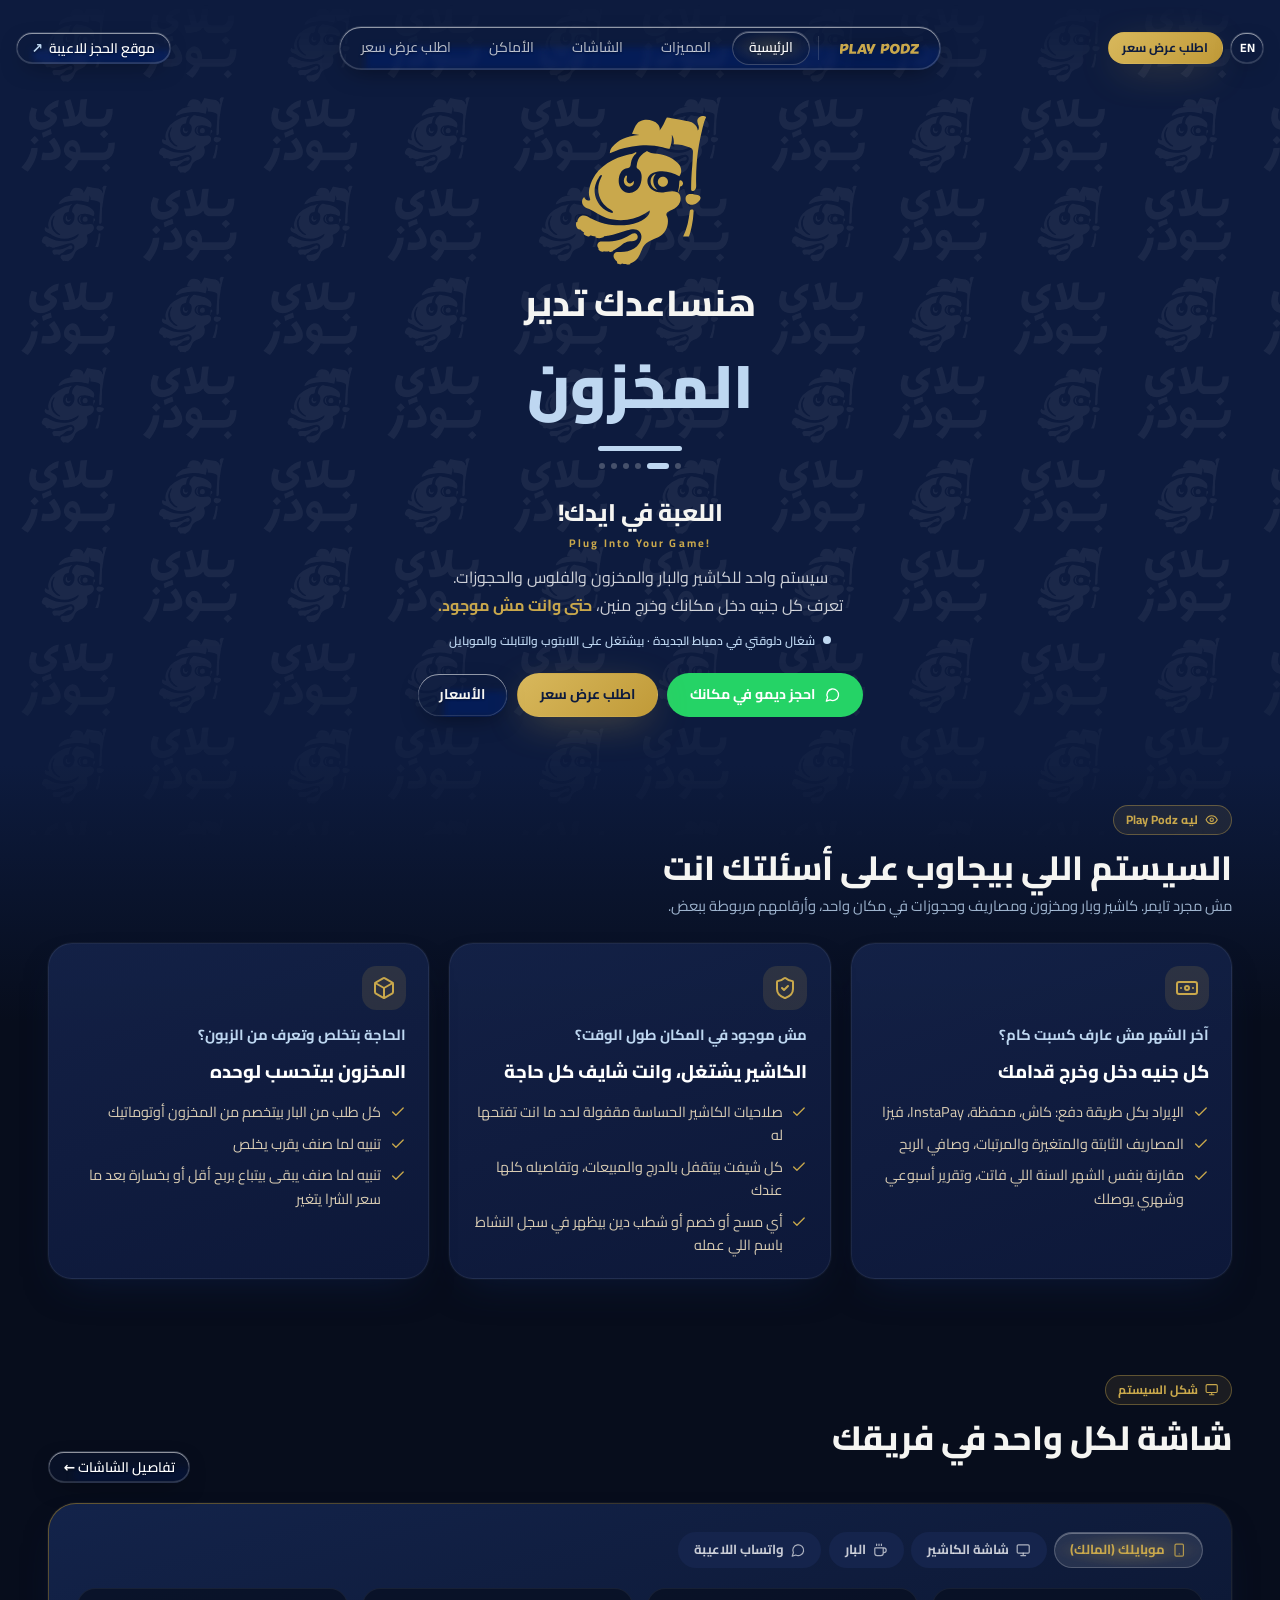
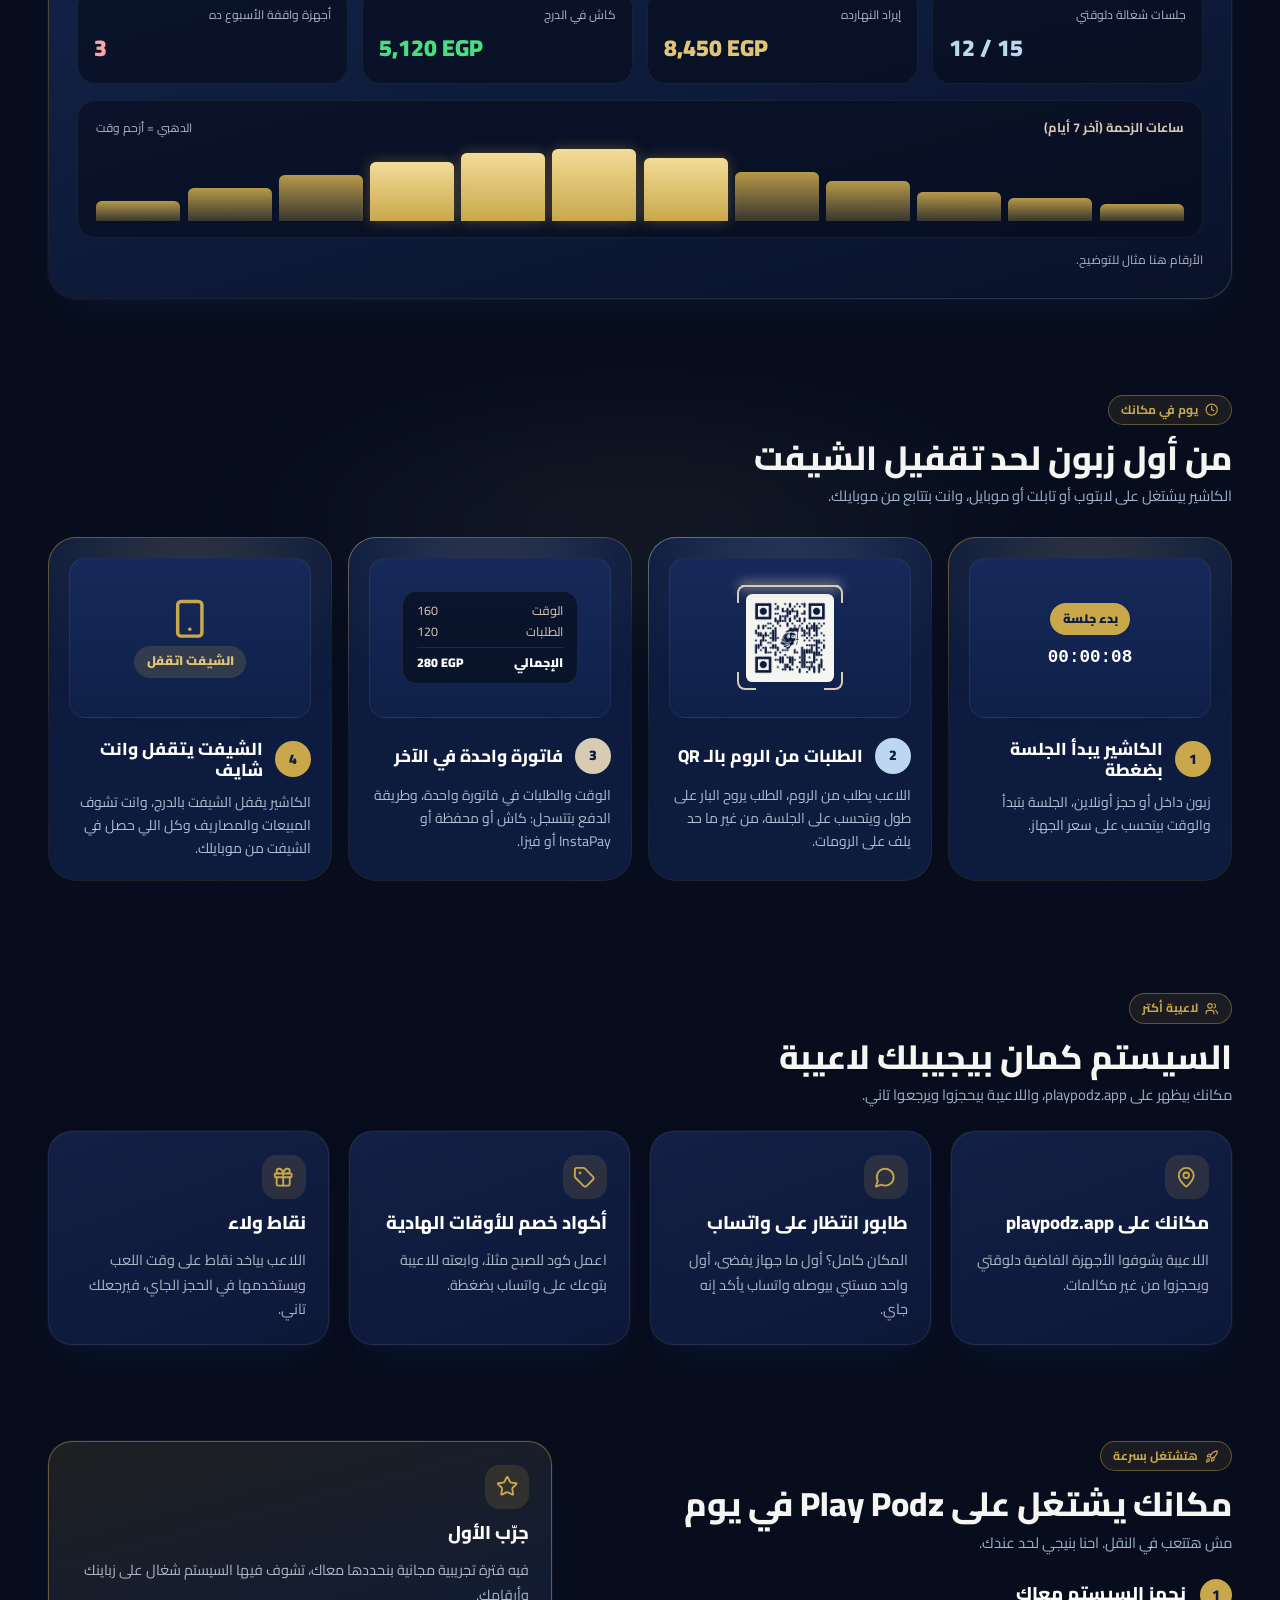
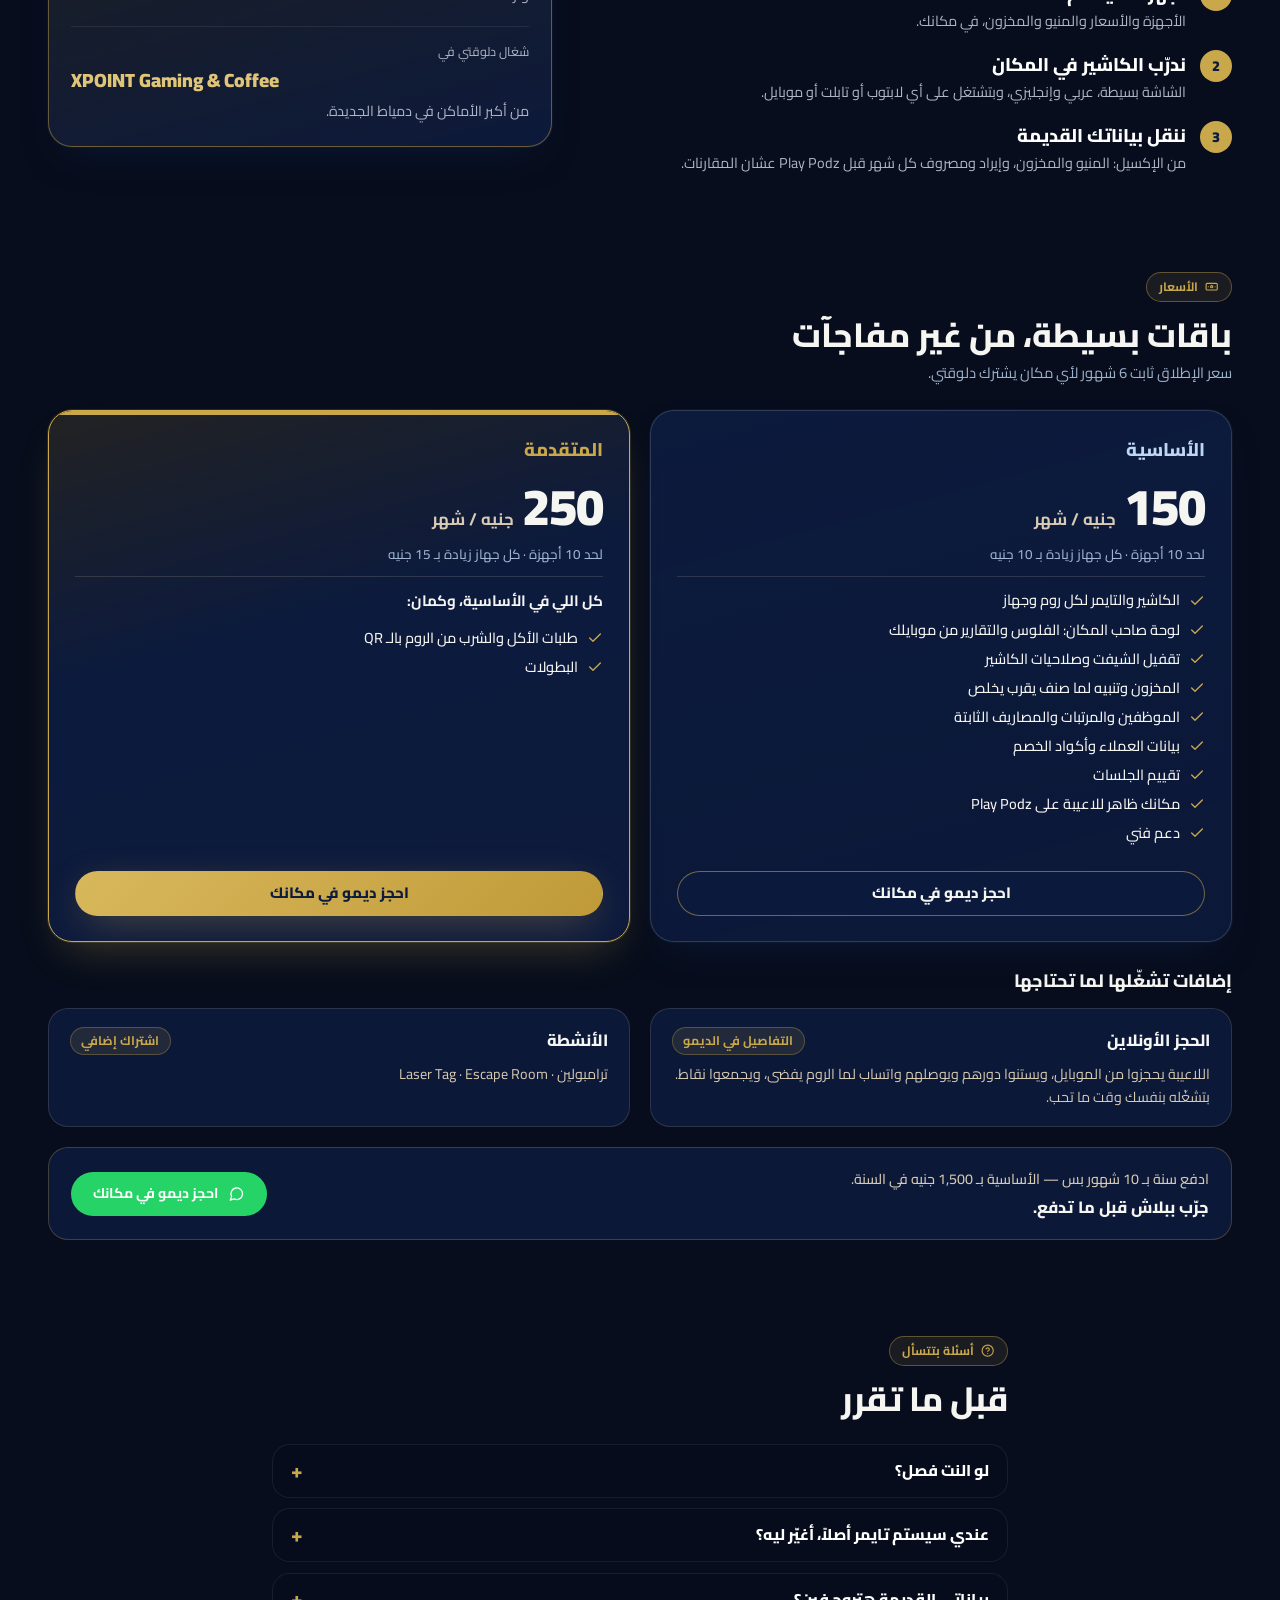
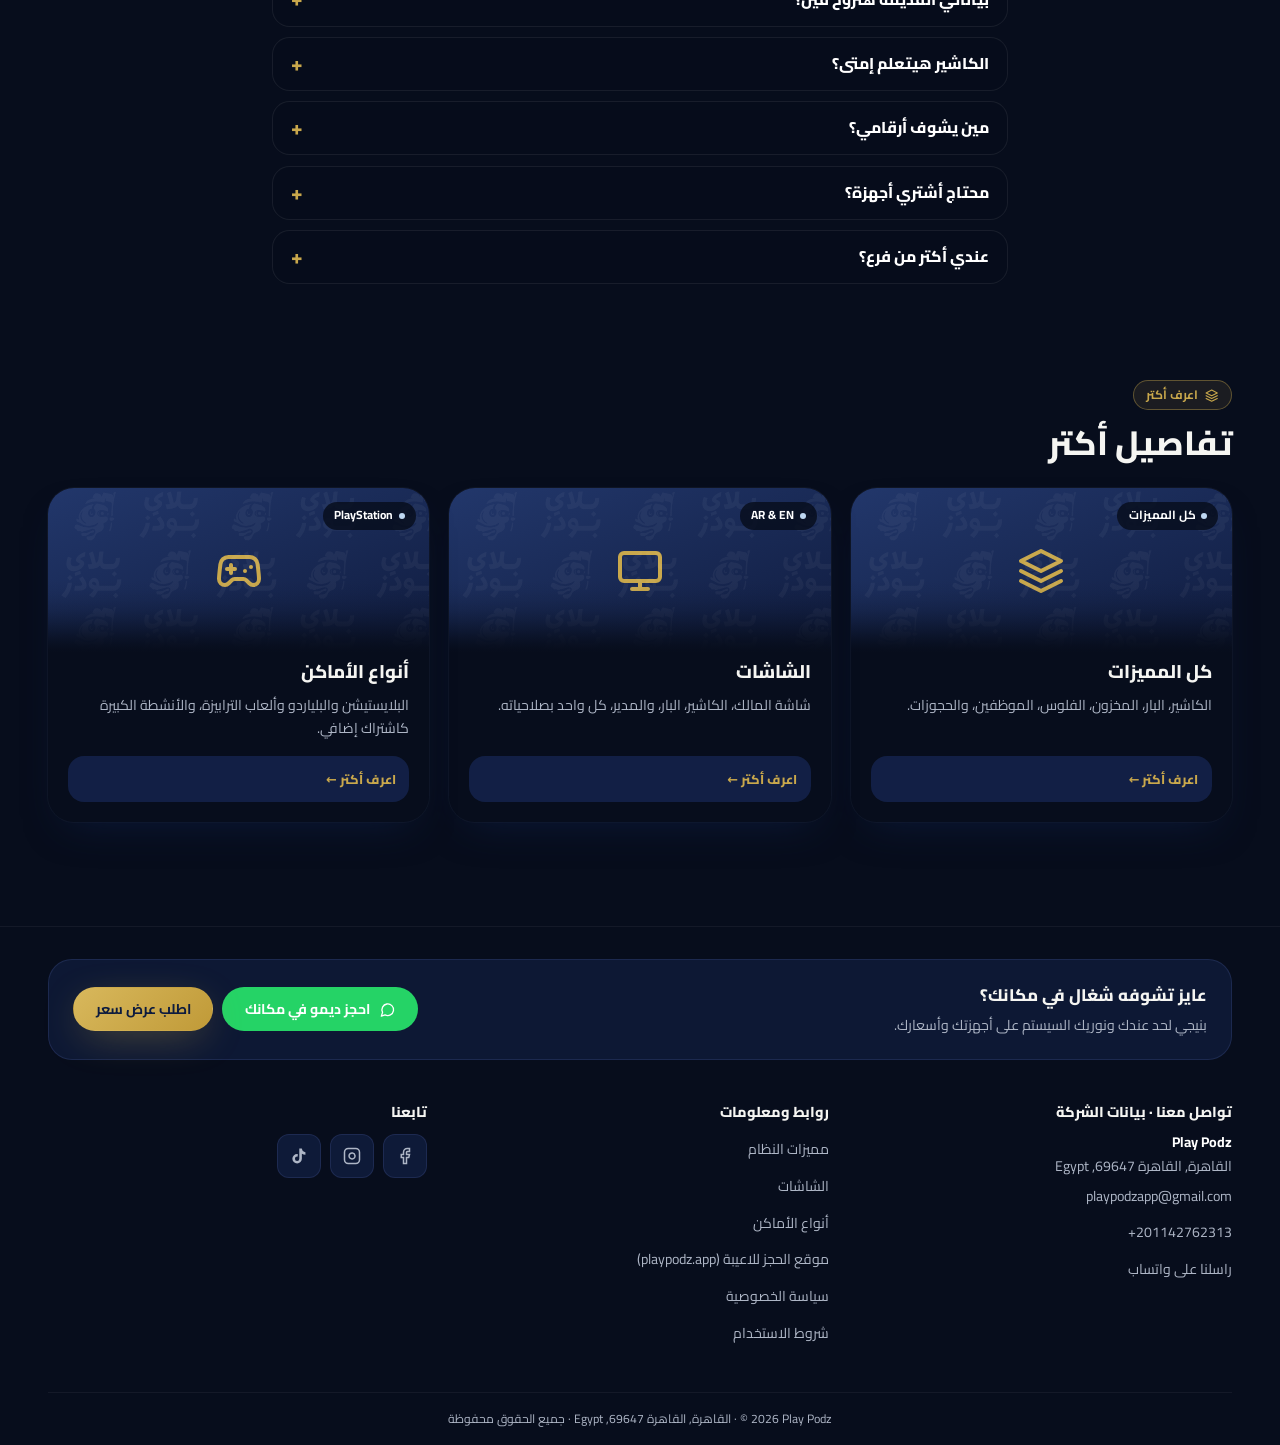
==== commit 76f49a8b: "feat(pricing): new plans (Basic 150 / Advanced 250) + add-ons" ====
--- a/index.html
+++ b/index.html
@@ -314,19 +314,57 @@
 </div>
 </div></div></section>
 <section class="steps-section reveal" id="pricing"><div class="container">
-<div class="pp-sec-head"><span class="kicker-pill"><svg class="pp-ic" width="1.1em" height="1.1em" viewBox="0 0 24 24" fill="none" stroke="currentColor" stroke-width="2" stroke-linecap="round" stroke-linejoin="round" aria-hidden="true"><rect width="20" height="12" x="2" y="6" rx="2"/><circle cx="12" cy="12" r="2"/><path d="M6 12h.01M18 12h.01"/></svg><span data-lang="ar">الأسعار</span><span data-lang="en">PRICING</span></span><h2 class="section-heading"><span data-lang="ar">سعر على قد مكانك</span><span data-lang="en">Priced by the size of your venue</span></h2><p class="section-sub"><span data-lang="ar">بتدفع على عدد الأجهزة. مفيش مصاريف تركيب.</span><span data-lang="en">You pay per device. No setup fee.</span></p></div>
+<div class="pp-sec-head"><span class="kicker-pill"><svg class="pp-ic" width="1.1em" height="1.1em" viewBox="0 0 24 24" fill="none" stroke="currentColor" stroke-width="2" stroke-linecap="round" stroke-linejoin="round" aria-hidden="true"><rect width="20" height="12" x="2" y="6" rx="2"/><circle cx="12" cy="12" r="2"/><path d="M6 12h.01M18 12h.01"/></svg><span data-lang="ar">الأسعار</span><span data-lang="en">PRICING</span></span><h2 class="section-heading"><span data-lang="ar">باقات بسيطة، من غير مفاجآت</span><span data-lang="en">Simple plans, no surprises</span></h2><p class="section-sub"><span data-lang="ar">سعر الإطلاق ثابت 6 شهور لأي مكان يشترك دلوقتي.</span><span data-lang="en">Launch price locked for 6 months for every venue that joins now.</span></p></div>
+<div class="grid-2 pp-pricing-grid">
+<article class="pp-card pp-price">
+<h3 class="pp-price-name"><span data-lang="ar">الأساسية</span><span data-lang="en">Basic</span></h3>
+<p class="pp-price-val"><span class="pp-price-num" dir="ltr">150</span> <span class="pp-price-unit"><span data-lang="ar">جنيه / شهر</span><span data-lang="en">EGP / month</span></span></p>
+<p class="pp-price-cap"><span data-lang="ar">لحد 10 أجهزة · كل جهاز زيادة بـ 10 جنيه</span><span data-lang="en">Up to 10 devices · 10 EGP per extra device</span></p>
+<ul class="pp-bullets">
+<li><svg class="pp-ic" width="1.1em" height="1.1em" viewBox="0 0 24 24" fill="none" stroke="currentColor" stroke-width="2" stroke-linecap="round" stroke-linejoin="round" aria-hidden="true"><path d="M20 6 9 17l-5-5"/></svg><span><span data-lang="ar">الكاشير والتايمر لكل روم وجهاز</span><span data-lang="en">Cashier and timer for every room and device</span></span></li>
+<li><svg class="pp-ic" width="1.1em" height="1.1em" viewBox="0 0 24 24" fill="none" stroke="currentColor" stroke-width="2" stroke-linecap="round" stroke-linejoin="round" aria-hidden="true"><path d="M20 6 9 17l-5-5"/></svg><span><span data-lang="ar">لوحة صاحب المكان: الفلوس والتقارير من موبايلك</span><span data-lang="en">Owner dashboard: money and reports on your phone</span></span></li>
+<li><svg class="pp-ic" width="1.1em" height="1.1em" viewBox="0 0 24 24" fill="none" stroke="currentColor" stroke-width="2" stroke-linecap="round" stroke-linejoin="round" aria-hidden="true"><path d="M20 6 9 17l-5-5"/></svg><span><span data-lang="ar">تقفيل الشيفت وصلاحيات الكاشير</span><span data-lang="en">Shift closing and cashier permissions</span></span></li>
+<li><svg class="pp-ic" width="1.1em" height="1.1em" viewBox="0 0 24 24" fill="none" stroke="currentColor" stroke-width="2" stroke-linecap="round" stroke-linejoin="round" aria-hidden="true"><path d="M20 6 9 17l-5-5"/></svg><span><span data-lang="ar">المخزون وتنبيه لما صنف يقرب يخلص</span><span data-lang="en">Stock with low-stock alerts</span></span></li>
+<li><svg class="pp-ic" width="1.1em" height="1.1em" viewBox="0 0 24 24" fill="none" stroke="currentColor" stroke-width="2" stroke-linecap="round" stroke-linejoin="round" aria-hidden="true"><path d="M20 6 9 17l-5-5"/></svg><span><span data-lang="ar">الموظفين والمرتبات والمصاريف الثابتة</span><span data-lang="en">Staff, salaries and fixed expenses</span></span></li>
+<li><svg class="pp-ic" width="1.1em" height="1.1em" viewBox="0 0 24 24" fill="none" stroke="currentColor" stroke-width="2" stroke-linecap="round" stroke-linejoin="round" aria-hidden="true"><path d="M20 6 9 17l-5-5"/></svg><span><span data-lang="ar">بيانات العملاء وأكواد الخصم</span><span data-lang="en">Customer data and promo codes</span></span></li>
+<li><svg class="pp-ic" width="1.1em" height="1.1em" viewBox="0 0 24 24" fill="none" stroke="currentColor" stroke-width="2" stroke-linecap="round" stroke-linejoin="round" aria-hidden="true"><path d="M20 6 9 17l-5-5"/></svg><span><span data-lang="ar">تقييم الجلسات</span><span data-lang="en">Session ratings</span></span></li>
+<li><svg class="pp-ic" width="1.1em" height="1.1em" viewBox="0 0 24 24" fill="none" stroke="currentColor" stroke-width="2" stroke-linecap="round" stroke-linejoin="round" aria-hidden="true"><path d="M20 6 9 17l-5-5"/></svg><span><span data-lang="ar">مكانك ظاهر للاعيبة على Play Podz</span><span data-lang="en">Your venue listed for players on Play Podz</span></span></li>
+<li><svg class="pp-ic" width="1.1em" height="1.1em" viewBox="0 0 24 24" fill="none" stroke="currentColor" stroke-width="2" stroke-linecap="round" stroke-linejoin="round" aria-hidden="true"><path d="M20 6 9 17l-5-5"/></svg><span><span data-lang="ar">دعم فني</span><span data-lang="en">Support</span></span></li>
+</ul>
+<div class="pp-price-cta"><a href="./contact/" class="btn pp-price-btn pp-price-btn-secondary"><span data-lang="ar">احجز ديمو في مكانك</span><span data-lang="en">Book a demo at your venue</span></a></div>
+</article>
+<article class="pp-card pp-price pp-price-featured">
+<h3 class="pp-price-name"><span data-lang="ar">المتقدمة</span><span data-lang="en">Advanced</span></h3>
+<p class="pp-price-val"><span class="pp-price-num" dir="ltr">250</span> <span class="pp-price-unit"><span data-lang="ar">جنيه / شهر</span><span data-lang="en">EGP / month</span></span></p>
+<p class="pp-price-cap"><span data-lang="ar">لحد 10 أجهزة · كل جهاز زيادة بـ 15 جنيه</span><span data-lang="en">Up to 10 devices · 15 EGP per extra device</span></p>
+<p class="pp-price-lead"><span data-lang="ar">كل اللي في الأساسية، وكمان:</span><span data-lang="en">Everything in Basic, plus:</span></p>
+<ul class="pp-bullets">
+<li><svg class="pp-ic" width="1.1em" height="1.1em" viewBox="0 0 24 24" fill="none" stroke="currentColor" stroke-width="2" stroke-linecap="round" stroke-linejoin="round" aria-hidden="true"><path d="M20 6 9 17l-5-5"/></svg><span><span data-lang="ar">طلبات الأكل والشرب من الروم بالـ QR</span><span data-lang="en">Room QR ordering for food and drinks</span></span></li>
+<li><svg class="pp-ic" width="1.1em" height="1.1em" viewBox="0 0 24 24" fill="none" stroke="currentColor" stroke-width="2" stroke-linecap="round" stroke-linejoin="round" aria-hidden="true"><path d="M20 6 9 17l-5-5"/></svg><span><span data-lang="ar">البطولات</span><span data-lang="en">Tournaments</span></span></li>
+</ul>
+<div class="pp-price-cta"><a href="./contact/" class="btn btn-primary pp-price-btn"><span data-lang="ar">احجز ديمو في مكانك</span><span data-lang="en">Book a demo at your venue</span></a></div>
+</article>
+</div>
+<div class="pp-addons">
+<h3 class="pp-addons-title"><span data-lang="ar">إضافات تشغّلها لما تحتاجها</span><span data-lang="en">Add-ons</span></h3>
 <div class="grid-2">
-<article class="pp-card pp-price"><p class="pp-price-name">Starter</p>
-<p class="pp-price-val"><span dir="ltr">10</span> <span data-lang="ar">جنيه للجهاز في الشهر</span><span data-lang="en">EGP per device / month</span></p>
-<p class="pp-card-text"><span data-lang="ar">مكان فيه 10 أجهزة = 100 جنيه في الشهر.</span><span data-lang="en">A 10-device venue = 100 EGP a month.</span></p>
-<ul class="pp-bullets"><li><svg class="pp-ic" width="1.1em" height="1.1em" viewBox="0 0 24 24" fill="none" stroke="currentColor" stroke-width="2" stroke-linecap="round" stroke-linejoin="round" aria-hidden="true"><path d="M20 6 9 17l-5-5"/></svg><span><span data-lang="ar">الكاشير والجلسات والشيفتات</span><span data-lang="en">Cashier, sessions and shifts</span></span></li><li><svg class="pp-ic" width="1.1em" height="1.1em" viewBox="0 0 24 24" fill="none" stroke="currentColor" stroke-width="2" stroke-linecap="round" stroke-linejoin="round" aria-hidden="true"><path d="M20 6 9 17l-5-5"/></svg><span><span data-lang="ar">الفلوس والمصاريف والموظفين</span><span data-lang="en">Money, expenses and staff</span></span></li><li><svg class="pp-ic" width="1.1em" height="1.1em" viewBox="0 0 24 24" fill="none" stroke="currentColor" stroke-width="2" stroke-linecap="round" stroke-linejoin="round" aria-hidden="true"><path d="M20 6 9 17l-5-5"/></svg><span><span data-lang="ar">مكانك على playpodz.app وطابور واتساب</span><span data-lang="en">Your venue on playpodz.app and the WhatsApp waitlist</span></span></li></ul>
+<article class="pp-addon-card">
+<div class="pp-addon-head"><h4 class="pp-addon-name"><span data-lang="ar">الحجز الأونلاين</span><span data-lang="en">Online booking</span></h4><span class="pp-addon-meta"><span data-lang="ar">التفاصيل في الديمو</span><span data-lang="en">Details in the demo</span></span></div>
+<p class="pp-addon-desc"><span data-lang="ar">اللاعيبة يحجزوا من الموبايل، ويستنوا دورهم ويوصلهم واتساب لما الروم يفضى، ويجمعوا نقاط. بتشغّله بنفسك وقت ما تحب.</span><span data-lang="en">Players book from their phone, join the waitlist and get a WhatsApp message when a room frees up, and earn points. Turn it on yourself whenever you want.</span></p>
 </article>
-<article class="pp-card pp-price pp-highlight"><p class="pp-price-name">Growth</p>
-<p class="pp-price-val"><span dir="ltr">17</span> <span data-lang="ar">جنيه للجهاز في الشهر</span><span data-lang="en">EGP per device / month</span></p>
-<p class="pp-card-text"><span data-lang="ar">لو عندك كافيه أو بار جوه المكان.</span><span data-lang="en">If your venue has a café or bar.</span></p>
-<ul class="pp-bullets"><li><svg class="pp-ic" width="1.1em" height="1.1em" viewBox="0 0 24 24" fill="none" stroke="currentColor" stroke-width="2" stroke-linecap="round" stroke-linejoin="round" aria-hidden="true"><path d="M20 6 9 17l-5-5"/></svg><span><span data-lang="ar">كل اللي في Starter</span><span data-lang="en">Everything in Starter</span></span></li><li><svg class="pp-ic" width="1.1em" height="1.1em" viewBox="0 0 24 24" fill="none" stroke="currentColor" stroke-width="2" stroke-linecap="round" stroke-linejoin="round" aria-hidden="true"><path d="M20 6 9 17l-5-5"/></svg><span><span data-lang="ar">البار والمنيو وطلبات QR من الروم</span><span data-lang="en">Bar, menu and room QR ordering</span></span></li><li><svg class="pp-ic" width="1.1em" height="1.1em" viewBox="0 0 24 24" fill="none" stroke="currentColor" stroke-width="2" stroke-linecap="round" stroke-linejoin="round" aria-hidden="true"><path d="M20 6 9 17l-5-5"/></svg><span><span data-lang="ar">المخزون وتنبيهاته، والبطولات</span><span data-lang="en">Stock and its alerts, plus tournaments</span></span></li><li><svg class="pp-ic" width="1.1em" height="1.1em" viewBox="0 0 24 24" fill="none" stroke="currentColor" stroke-width="2" stroke-linecap="round" stroke-linejoin="round" aria-hidden="true"><path d="M20 6 9 17l-5-5"/></svg><span><span data-lang="ar">مكانك يظهر الأول في البحث</span><span data-lang="en">Your venue shows first in search</span></span></li></ul>
-</article></div>
-<p class="pp-sample-note"><span data-lang="ar">الترامبولين وغرف الهروب والليزر تاج ليهم اشتراك إضافي لوحدهم. اسألنا.</span><span data-lang="en">Trampoline, escape rooms and laser tag are separate add-ons. Ask us.</span></p>
+<article class="pp-addon-card">
+<div class="pp-addon-head"><h4 class="pp-addon-name"><span data-lang="ar">الأنشطة</span><span data-lang="en">Activities</span></h4><span class="pp-addon-meta"><span data-lang="ar">اشتراك إضافي</span><span data-lang="en">Add-on subscription</span></span></div>
+<p class="pp-addon-desc"><span data-lang="ar">ترامبولين · <bdi dir="ltr">Escape Room</bdi> · <bdi dir="ltr">Laser Tag</bdi></span><span data-lang="en">Trampoline · Escape Room · Laser Tag</span></p>
+</article>
+</div>
+</div>
+<div class="pp-pricing-foot">
+<div class="pp-pricing-foot-copy">
+<p class="pp-annual-line"><span data-lang="ar">ادفع سنة بـ 10 شهور بس — الأساسية بـ <bdi dir="ltr">1,500</bdi> جنيه في السنة.</span><span data-lang="en">Pay 10 months, get 12 — Basic is 1,500 EGP a year.</span></p>
+<p class="pp-trial-line"><span data-lang="ar">جرّب ببلاش قبل ما تدفع.</span><span data-lang="en">Try it free before you pay.</span></p>
+</div>
+<a href="https://wa.me/201142762313?text=%D8%A3%D9%87%D9%84%D8%A7%D9%8B%20Play%20Podz%D8%8C%20%D8%B9%D8%A7%D9%8A%D8%B2%20%D8%A3%D8%AD%D8%AC%D8%B2%20%D8%AF%D9%8A%D9%85%D9%88%20%D9%84%D9%84%D8%B3%D9%8A%D8%B3%D8%AA%D9%85%20%D9%81%D9%8A%20%D9%85%D9%83%D8%A7%D9%86%D9%8A." target="_blank" rel="noopener noreferrer" class="btn btn-whatsapp" data-lead="demo"><svg class="pp-ic" width="1.1em" height="1.1em" viewBox="0 0 24 24" fill="none" stroke="currentColor" stroke-width="2" stroke-linecap="round" stroke-linejoin="round" aria-hidden="true"><path d="M7.9 20A9 9 0 1 0 4 16.1L2 22Z"/></svg><span data-lang="ar">احجز ديمو في مكانك</span><span data-lang="en">Book a demo at your venue</span></a>
+</div>
 </div></section>
 <section class="steps-section reveal" id="faq"><div class="container pp-narrow">
 <div class="pp-sec-head"><span class="kicker-pill"><svg class="pp-ic" width="1.1em" height="1.1em" viewBox="0 0 24 24" fill="none" stroke="currentColor" stroke-width="2" stroke-linecap="round" stroke-linejoin="round" aria-hidden="true"><circle cx="12" cy="12" r="10"/><path d="M9.09 9a3 3 0 0 1 5.83 1c0 2-3 3-3 3"/><path d="M12 17h.01"/></svg><span data-lang="ar">أسئلة بتتسأل</span><span data-lang="en">QUESTIONS OWNERS ASK</span></span><h2 class="section-heading"><span data-lang="ar">قبل ما تقرر</span><span data-lang="en">Before you decide</span></h2></div>
--- a/assets/css/styles.css
+++ b/assets/css/styles.css
@@ -1688,9 +1688,202 @@
 .pp-proof { margin-top: 0.6rem; padding-top: 0.9rem; border-top: 1px solid rgba(255, 255, 255, 0.08); }
 .pp-proof-label { margin: 0; font-size: 0.78rem; color: var(--muted-foreground); }
 .pp-proof-name { margin: 0.15rem 0; font-size: 1.2rem; font-weight: 900; color: var(--primary-glow); }
-.pp-price-name { margin: 0; font-size: 0.85rem; font-weight: 800; letter-spacing: 0.04em; color: var(--brand-sky); }
-.pp-price-val { margin: 0; font-size: 1.05rem; font-weight: 700; color: var(--brand-beige); }
-.pp-price-val span[dir="ltr"] { font-size: 2.4rem; font-weight: 900; color: #fff; margin-inline-end: 0.25rem; }
+.pp-pricing-grid { align-items: stretch; }
+.pp-price {
+  font-family: "Cairo", sans-serif;
+  padding: 1.4rem 1.35rem;
+  gap: 0.65rem;
+  background: linear-gradient(165deg, rgba(13, 27, 62, 0.96), rgba(13, 27, 62, 0.82));
+  border: 1px solid rgba(190, 215, 241, 0.18);
+  position: relative;
+  overflow: hidden;
+}
+@media (min-width: 768px) {
+  .pp-price { padding: 1.55rem 1.65rem; }
+}
+.pp-price-featured {
+  border: 1.5px solid #C9A84C;
+  background: linear-gradient(165deg, rgba(201, 168, 76, 0.14) 0%, rgba(13, 27, 62, 0.96) 40%, rgba(13, 27, 62, 0.98) 100%);
+  box-shadow: 0 20px 44px -18px rgba(201, 168, 76, 0.32), 0 0 0 1px rgba(201, 168, 76, 0.18);
+}
+.pp-price-featured::before {
+  content: "";
+  position: absolute;
+  top: 0;
+  inset-inline: 0;
+  height: 4px;
+  background: #C9A84C;
+}
+.pp-price-name {
+  margin: 0;
+  font-family: "Cairo", sans-serif;
+  font-size: 1.15rem;
+  font-weight: 800;
+  color: #BED7F1;
+}
+.pp-price-featured .pp-price-name { color: #C9A84C; }
+.pp-price-val {
+  margin: 0.1rem 0 0;
+  display: flex;
+  align-items: baseline;
+  flex-wrap: wrap;
+  gap: 0.45rem;
+  font-family: "Cairo", sans-serif;
+  line-height: 1.1;
+}
+.pp-price-num {
+  font-family: "Cairo", sans-serif;
+  font-size: clamp(2.6rem, 7vw, 3.2rem);
+  font-weight: 900;
+  color: #F5F5F2;
+  letter-spacing: -0.02em;
+}
+.pp-price-unit {
+  font-family: "Cairo", sans-serif;
+  font-size: 1.05rem;
+  font-weight: 700;
+  color: #D8CBB3;
+}
+.pp-price-cap {
+  margin: 0;
+  padding-bottom: 0.7rem;
+  border-bottom: 1px solid rgba(216, 203, 179, 0.16);
+  font-family: "Cairo", sans-serif;
+  font-size: 0.84rem;
+  font-weight: 500;
+  line-height: 1.5;
+  color: rgba(190, 215, 241, 0.82);
+}
+.pp-price-lead {
+  margin: 0.15rem 0 0;
+  font-family: "Cairo", sans-serif;
+  font-size: 0.94rem;
+  font-weight: 700;
+  color: #F5F5F2;
+}
+.pp-price .pp-bullets {
+  margin: 0.15rem 0 0.4rem;
+  gap: 0.45rem;
+}
+.pp-price .pp-bullets li {
+  font-family: "Cairo", sans-serif;
+  font-size: 0.91rem;
+  font-weight: 500;
+  line-height: 1.5;
+  color: #F5F5F2;
+}
+.pp-price .pp-bullets li .pp-ic {
+  color: #C9A84C;
+  margin-top: 0.22em;
+}
+.pp-price-cta {
+  margin-top: auto;
+  padding-top: 0.65rem;
+}
+.pp-price-btn {
+  width: 100%;
+  height: 2.85rem;
+  font-family: "Cairo", sans-serif;
+  font-size: 0.94rem;
+  font-weight: 800;
+}
+.pp-price-btn-secondary {
+  background: rgba(13, 27, 62, 0.92);
+  color: #F5F5F2;
+  border: 1.5px solid rgba(201, 168, 76, 0.55);
+}
+.pp-price-btn-secondary:hover {
+  border-color: #C9A84C;
+  background: rgba(201, 168, 76, 0.14);
+}
+.pp-addons {
+  margin-top: 1.5rem;
+}
+.pp-addons-title {
+  margin: 0 0 0.75rem;
+  font-family: "Cairo", sans-serif;
+  font-size: 1.12rem;
+  font-weight: 800;
+  color: #F5F5F2;
+}
+.pp-addon-card {
+  border-radius: 1.25rem;
+  background: rgba(13, 27, 62, 0.84);
+  border: 1px solid rgba(216, 203, 179, 0.16);
+  padding: 1.15rem 1.3rem;
+  display: flex;
+  flex-direction: column;
+  gap: 0.45rem;
+  font-family: "Cairo", sans-serif;
+}
+.pp-addon-head {
+  display: flex;
+  align-items: center;
+  justify-content: space-between;
+  gap: 0.65rem;
+  flex-wrap: wrap;
+}
+.pp-addon-name {
+  margin: 0;
+  font-family: "Cairo", sans-serif;
+  font-size: 1.02rem;
+  font-weight: 800;
+  color: #F5F5F2;
+}
+.pp-addon-meta {
+  font-family: "Cairo", sans-serif;
+  font-size: 0.78rem;
+  font-weight: 700;
+  color: #C9A84C;
+  background: rgba(201, 168, 76, 0.12);
+  border: 1px solid rgba(201, 168, 76, 0.32);
+  padding: 0.16rem 0.65rem;
+  border-radius: 999px;
+  white-space: nowrap;
+}
+.pp-addon-desc {
+  margin: 0;
+  font-family: "Cairo", sans-serif;
+  font-size: 0.89rem;
+  font-weight: 400;
+  line-height: 1.62;
+  color: #D8CBB3;
+}
+.pp-pricing-foot {
+  margin-top: 1.25rem;
+  padding: 1.15rem 1.35rem;
+  border-radius: 1.25rem;
+  background: rgba(13, 27, 62, 0.82);
+  border: 1px solid rgba(201, 168, 76, 0.28);
+  display: flex;
+  flex-wrap: wrap;
+  align-items: center;
+  justify-content: space-between;
+  gap: 0.9rem;
+  font-family: "Cairo", sans-serif;
+}
+.pp-pricing-foot-copy {
+  display: flex;
+  flex-direction: column;
+  gap: 0.2rem;
+}
+.pp-annual-line {
+  margin: 0;
+  font-family: "Cairo", sans-serif;
+  font-size: 0.89rem;
+  font-weight: 500;
+  color: #D8CBB3;
+}
+.pp-trial-line {
+  margin: 0;
+  font-family: "Cairo", sans-serif;
+  font-size: 1.02rem;
+  font-weight: 800;
+  color: #F5F5F2;
+}
+@media (max-width: 639px) {
+  .pp-pricing-foot .btn { width: 100%; }
+}
 .pp-narrow { max-width: 52rem; }
 .pp-faq { display: flex; flex-direction: column; gap: 0.65rem; }
 .pp-faq-item { border-radius: 1.1rem; background: rgba(7, 13, 28, 0.6); border: 1px solid rgba(255, 255, 255, 0.07); padding: 0 1.1rem; }
